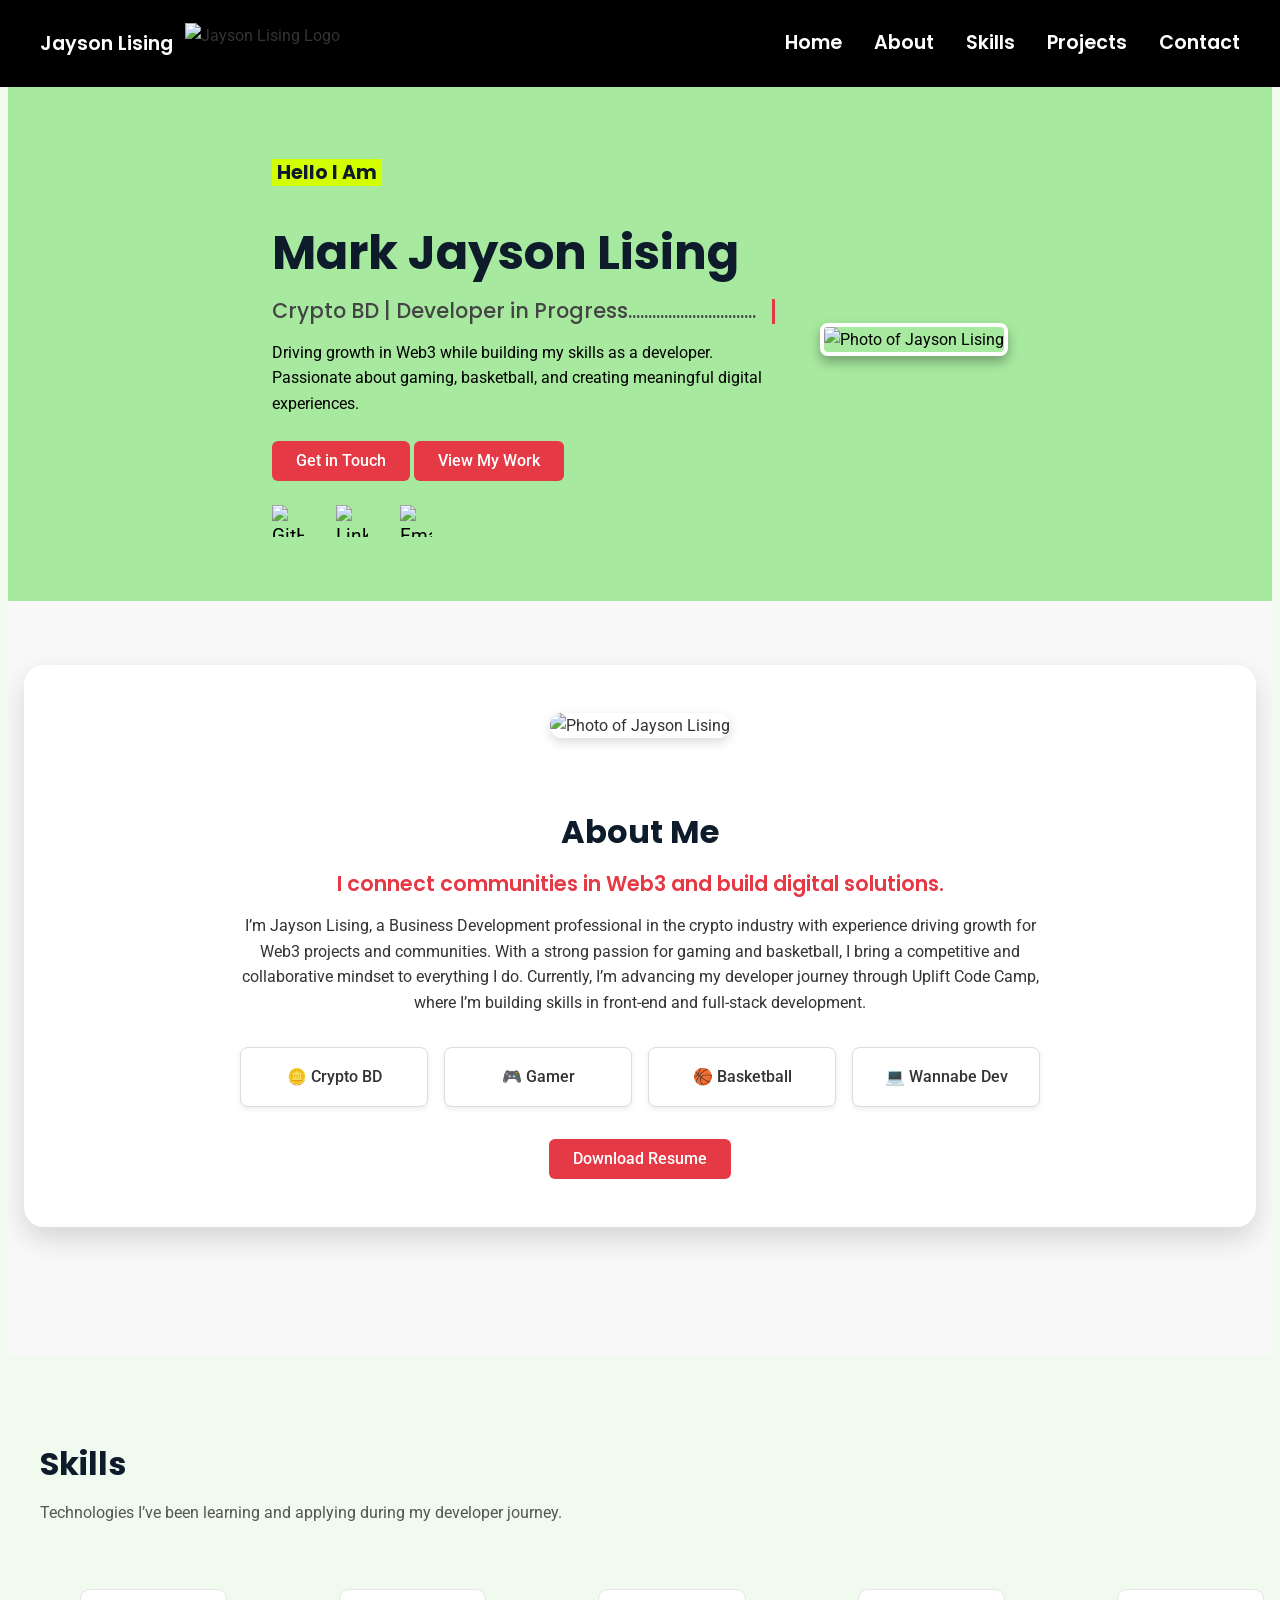
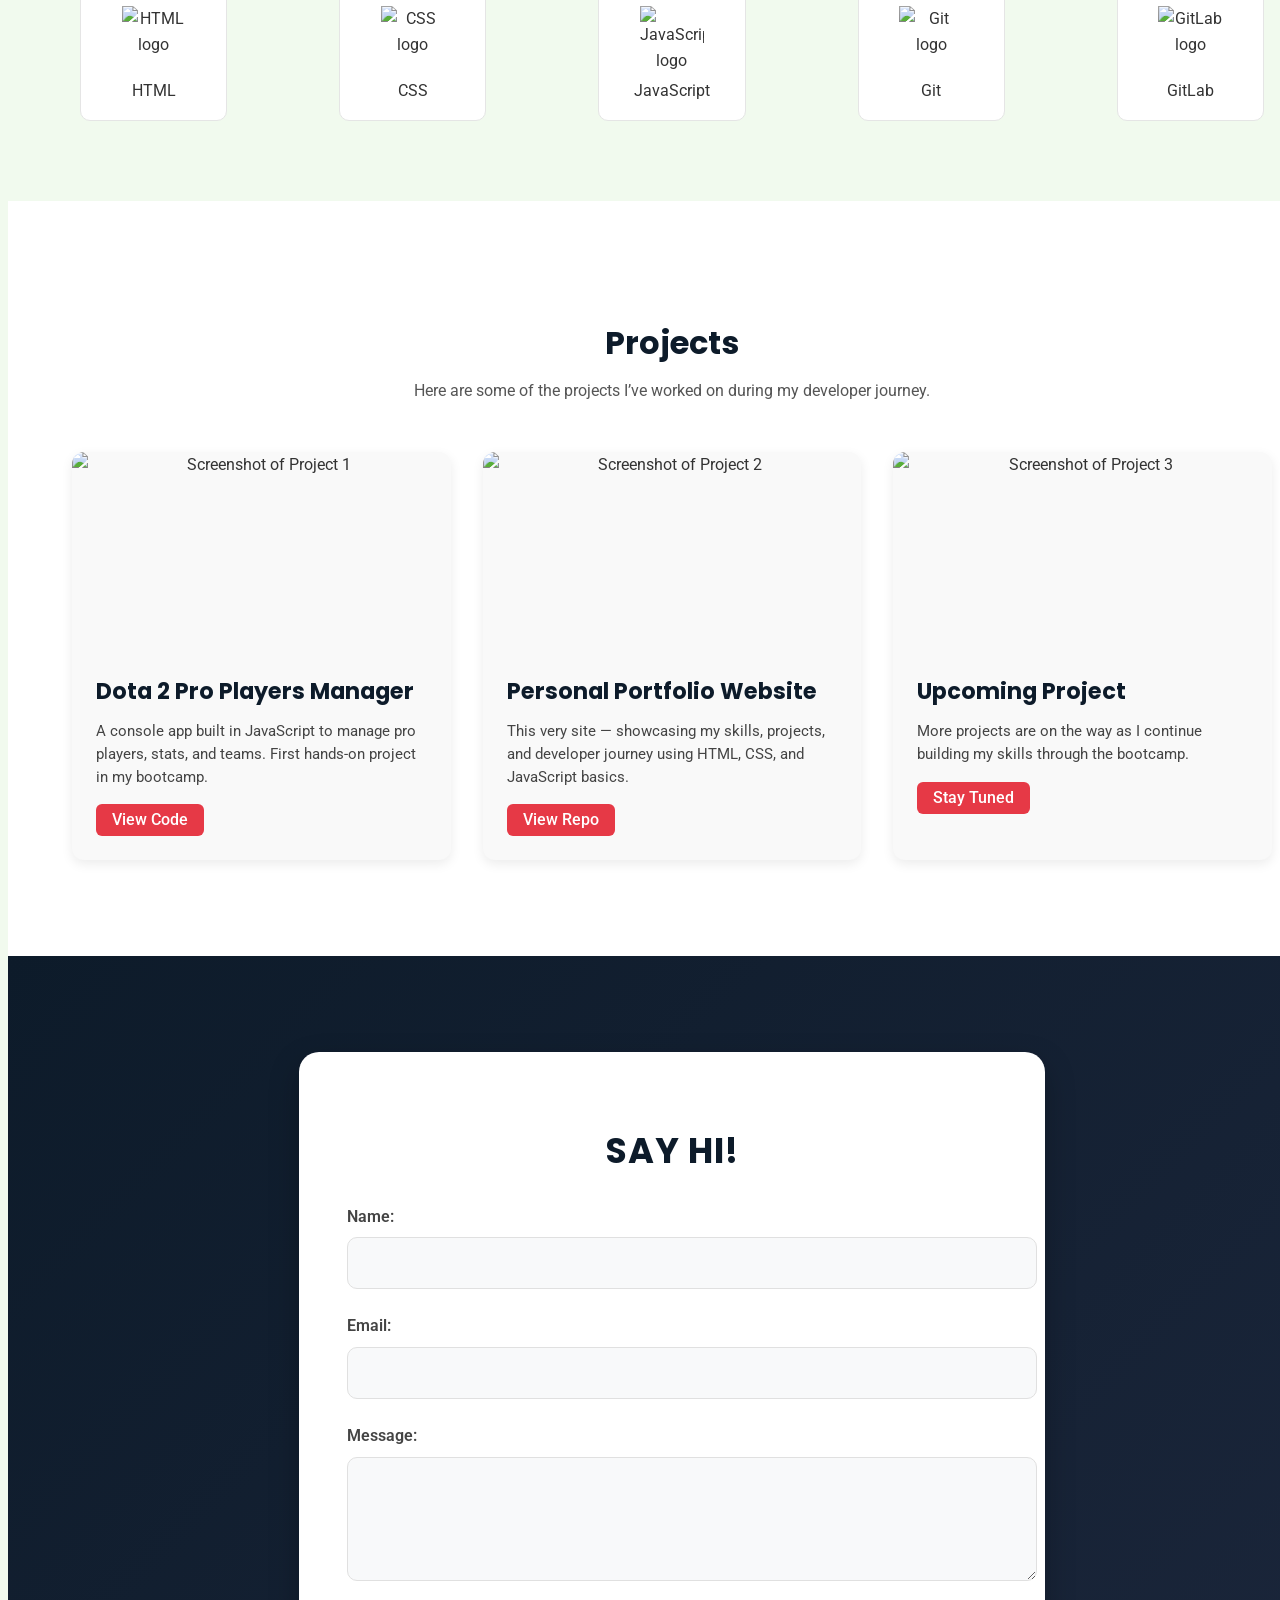
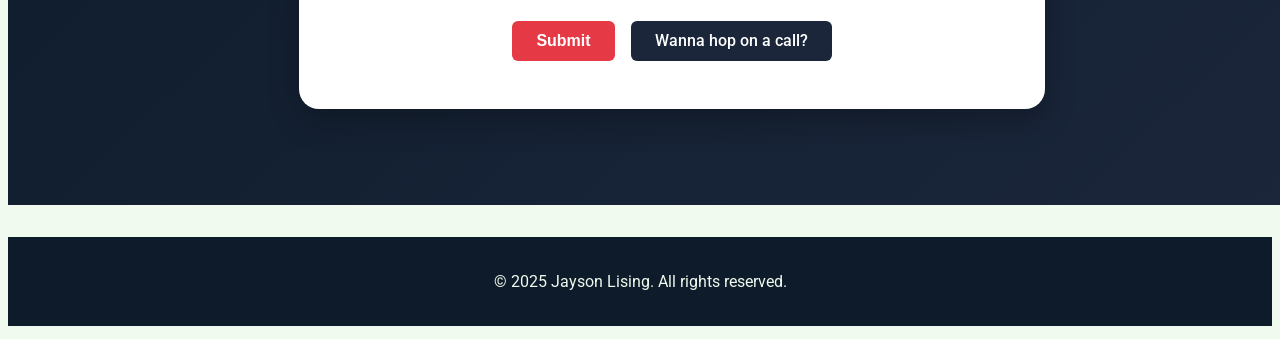
==== index.html @ b39afd7b "Initial commit for Project 2 portfolio" ====
<!DOCTYPE html>
<html lang="en">
<head>
  <meta charset="UTF-8">
  <meta name="viewport" content="width=device-width, initial-scale=1.0">
  <title>Jayson Lising | Portfolio</title>
  <!-- Fonts -->
  <link href="https://fonts.googleapis.com/css2?family=Poppins:wght@400;600&family=Roboto&family=Roboto+Mono&display=swap" rel="stylesheet">
  <!-- CSS -->
  <link rel="stylesheet" href="style.css">
</head>
<body>

  <!-- Header + Navigation -->
 <header>
  <nav>
    <div class="logo">
      <h1>Jayson Lising</h1>
      <img src="D:\UpliftBootcamp\web-dev-portfolio\images\logo2.png" alt="Jayson Lising Logo">
    </div>
    <ul class="nav-links">
      <li><a href="#hero">Home</a></li>
      <li><a href="#about">About</a></li>
      <li><a href="#skills">Skills</a></li>
      <li><a href="#projects">Projects</a></li>
      <li><a href="#contact">Contact</a></li>
    </ul>
  </nav>
</header>

  <!-- Hero Section -->
<section id="hero">
  <div class="hero-container">
    
    <!-- Left Side: Text -->
    <div class="hero-text reveal">
      <h3><span class="highlight">Hello I Am</span></h3>
      <h1>Mark Jayson Lising</h1>
      <h2 class="typing">Crypto BD | Developer in Progress................................</h2>
      <p>
        Driving growth in Web3 while building my skills as a developer.  
        Passionate about gaming, basketball, and creating meaningful digital experiences.
      </p>

      <div class="hero-buttons">
        <a href="#contact" class="btn primary">Get in Touch</a>
        <a href="#projects" class="btn secondary">View My Work</a>
      </div>

      <!-- Social Links -->
      <div class="social-links">
        <a href="https://github.com/mjvlising-hash" target="_blank"><img src="https://images.icon-icons.com/3685/PNG/512/github_logo_icon_229278.png" alt="GitHub"></a>
        <a href="https://www.linkedin.com/in/jayson-lising-ree-0a0471188/" target="_blank"><img src="https://images.vexels.com/media/users/3/137382/isolated/preview/c59b2807ea44f0d70f41ca73c61d281d-linkedin-icon-logo.png" alt="LinkedIn"></a>
        <a href="mailto:mjvlising@gmail.com"><img src="https://upload.wikimedia.org/wikipedia/commons/thumb/7/7e/Gmail_icon_%282020%29.svg/1280px-Gmail_icon_%282020%29.svg.png" alt="Email"></a>
      </div>
    </div>

    <!-- Right Side: Photo -->
    <div class="hero-photo reveal">
      <div class="photo-frame">
        <img src="https://lh3.googleusercontent.com/a/ACg8ocJ2HQ6SRPrgsqkQnqCXLdaxNOFt9Gw-s3EJKTgIvVJLA0ouJb4L=s288-c-no" alt="Photo of Jayson Lising">
      </div>
    </div>

  </div>
</section>


  <!-- About Section -->
<section id="about">
  <div class="section-card">
    <div class="about-container">

      <!-- Left: Photo -->
      <div class="about-photo">
        <img src="D:\UpliftBootcamp\web-dev-portfolio\images\img1.png" alt="Photo of Jayson Lising">
      </div>

      <!-- Right: Text + Quick Facts -->
      <div class="about-text">
        <h2>About Me</h2>
        <h3 class="hook">I connect communities in Web3 and build digital solutions.</h3>
        <p>
          I’m Jayson Lising, a Business Development professional in the crypto industry with experience driving growth for Web3 projects and communities. 
          With a strong passion for gaming and basketball, I bring a competitive and collaborative mindset to everything I do. 
          Currently, I’m advancing my developer journey through Uplift Code Camp, where I’m building skills in front-end and full-stack development.
        </p>

        <!-- Quick Facts -->
        <div class="quick-facts">
          <div class="fact-card">🪙 Crypto BD</div>
          <div class="fact-card">🎮 Gamer</div>
          <div class="fact-card">🏀 Basketball</div>
          <div class="fact-card">💻 Wannabe Dev</div>
        </div>

        <!-- CTA -->
        <div class="btn-wrapper">
          <a href="resume.pdf" class="btn">Download Resume</a>
        </div>
      </div>
      
    </div>
  </div>
</section>

    <!-- Skills Section -->
<section id="skills">
  <div class="skills-container">
    <h2>Skills</h2>
    <p class="section-intro">Technologies I’ve been learning and applying during my developer journey.</p>

    <div class="skills-grid">

      <figure class="skillCard">
        <img src="https://img.favpng.com/20/7/5/html-logo-canvas-element-javascript-png-favpng-9Zr8VThP4aQLbAyUYddQzU2rA.jpg" alt="HTML logo" />
        <figcaption>HTML</figcaption>
      </figure>

      <figure class="skillCard">
        <img src="https://img.icons8.com/?size=512&id=21278&format=png" alt="CSS logo" />
        <figcaption>CSS</figcaption>
      </figure>

      <figure class="skillCard">
        <img src="https://static.vecteezy.com/system/resources/previews/027/127/463/non_2x/javascript-logo-javascript-icon-transparent-free-png.png" alt="JavaScript logo" />
        <figcaption>JavaScript</figcaption>
      </figure>

      <figure class="skillCard">
        <img src="https://upload.wikimedia.org/wikipedia/commons/3/3f/Git_icon.svg" alt="Git logo" />
        <figcaption>Git</figcaption>
      </figure>

      <figure class="skillCard">
        <img src="https://cdn.worldvectorlogo.com/logos/gitlab.svg" alt="GitLab logo" />
        <figcaption>GitLab</figcaption>
      </figure>

    </div>
  </div>
</section>

  </section>


<section id="projects">
  <div class="projects-container">
    <h2>Projects</h2>
    <p class="section-intro">Here are some of the projects I’ve worked on during my developer journey.</p>

    <div class="projects-grid">
      
      <!-- Project 1 -->
      <div class="project-card">
        <img src="https://sm.ign.com/ign_ap/screenshot/default/25498188-1857193687656561-7435215592473182391-n_wnmz.jpg" alt="Screenshot of Project 1">
        <div class="project-info">
          <h3>Dota 2 Pro Players Manager</h3>
          <p>A console app built in JavaScript to manage pro players, stats, and teams. First hands-on project in my bootcamp.</p>
          <a href="https://github.com/mjvlising-hash/dota2-pro-players" target="_blank" class="btn">View Code</a>
        </div>
      </div>

      <!-- Project 2 -->
      <div class="project-card">
        <img src="https://www.leadquizzes.com/images/website-portfolio-for-developer-1.png" alt="Screenshot of Project 2">
        <div class="project-info">
          <h3>Personal Portfolio Website</h3>
          <p>This very site — showcasing my skills, projects, and developer journey using HTML, CSS, and JavaScript basics.</p>
          <a href="https://github.com/mjvlising-hash" target="_blank" class="btn">View Repo</a>
        </div>
      </div>

      <!-- Project 3 (placeholder for future) -->
      <div class="project-card">
        <img src="https://en.meming.world/images/en/1/13/Thumbs_Up_Crying_Cat.jpg" alt="Screenshot of Project 3">
        <div class="project-info">
          <h3>Upcoming Project</h3>
          <p>More projects are on the way as I continue building my skills through the bootcamp.</p>
          <a href="#contact" class="btn">Stay Tuned</a>
        </div>
      </div>

    </div>
  </div>
</section>
 
<section id="contact">
  <div class="contact-container">
    <h2>SAY HI!</h2>

    <form action="https://formspree.io/f/your-form-id" method="POST" class="contact-form">
      <label for="name">Name:</label>
      <input type="text" id="name" name="name" required>

      <label for="email">Email:</label>
      <input type="email" id="email" name="_replyto" required>

      <label for="message">Message:</label>
      <textarea id="message" name="message" rows="5" required></textarea>

      <!-- reCAPTCHA goes here if you want -->
      <!-- <div class="g-recaptcha" data-sitekey="your-site-key"></div> -->

      <div class="btn-group">
        <button type="submit" class="btn">Submit</button>
        <a href="https://calendly.com/your-calendly-link" target="_blank" class="btn secondary-btn">Wanna hop on a call?</a>
      </div>
    </form>
  </div>
</section>

 <!-- Footer -->
  <footer>
    <p>© 2025 Jayson Lising. All rights reserved.</p>
  </footer>
</body>
</html>
---- style.css ----
/* General Layout */
body {
  font-family: 'Roboto', sans-serif;
  background-color: #F1FAEE;
  color: #000;
  line-height: 1.6;
  padding-top: 70px; /* offset for fixed nav */
}

/* Section Styling */
section {
  padding: 4rem 2rem;
  max-width: 1200px;
  margin: 0 auto;
}

h2 {
  font-family: 'Poppins', sans-serif;
  font-size: 2rem;
  margin-bottom: 1.5rem;
  color: #0D1B2A;
}
/* Navigation Bar */

@media (max-width: 768px) {
  nav {
    flex-direction: column;
    gap: 1rem;
  }

  .nav-links {
    flex-wrap: wrap;
    justify-content: center;
    gap: 1rem;
  }
}

/* Hero Section */
@media (max-width: 768px) {
  .hero-container {
    flex-direction: column;
    text-align: center;
  }

  .hero-photo img {
    max-width: 220px;
  }

  .hero-text p {
    margin: 0 auto 1.5rem auto;
  }
}

#hero {
  display: flex;
  justify-content: space-between;
  align-items: center;
  gap: 2rem;
  flex-wrap: wrap; /* stack on small screens */
}

.hero-text {
  flex: 1;
}

.hero-text h2 {
  font-size: 2rem;
  margin-bottom: 1rem;
}

.hero-text p {
  margin-bottom: 1rem;
}

.hero-text .btn {
  display: inline-block;
  background: #E63946;
  color: #fff;
  padding: 0.75rem 1.5rem;
  border-radius: 5px;
  text-decoration: none;
  transition: background 0.3s ease;
}

.hero-text .btn:hover {
  background: #c92f3d;
}

.hero-photo img {
  max-width: 250px;
  border-radius: 10px;
  border: 3px solid #1B263B;
}

/* About Section */
@media (max-width: 768px) {
  .about-container {
    flex-direction: column;
    text-align: center;
  }

  .about-photo img {
    max-width: 200px;
    margin-bottom: 1.5rem;
  }
}

#about p {
  max-width: 800px;
}

#about {
  background: #f9f9f9;   /* keep bg if you like */
  padding: 0;            /* remove padding, let .section-card handle spacing */
}

/* Skills Section */
.skills-grid {
  display: grid;
  grid-template-columns: repeat(auto-fit, minmax(180px, 1fr));
  gap: 2rem;
}

.section-card {
  background: #ffffff;
  border-radius: 20px;
  padding: 2rem;               /* reduce inner padding */
  box-shadow: 0 8px 20px rgba(0,0,0,0.12);
  max-width: 1100px;           /* shrink card width */
  margin: 2rem auto;           /* smaller top/bottom margin */
}

.skill {
  background: #fff;
  padding: 1.5rem;
  border-radius: 10px;
  box-shadow: 0 2px 6px rgba(0,0,0,0.1);
  text-align: center;
}

.skill img {
  width: 60px;
  margin-bottom: 1rem;
}

/* Contact Section */
#contact ul {
  list-style: none;
  padding: 0;
}

#contact ul li {
  margin-bottom: 0.5rem;
}

#contact a {
  color: #1B263B;
  text-decoration: none;
  font-weight: 500;
}

#contact a:hover {
  color: #E63946;
}

.btn.secondary {
  background: #1B263B;
  color: #fff;
  transition: all 0.3s ease;
}

.btn.secondary:hover {
  background: #0D1B2A;
  transform: translateY(-3px); /* lift effect */
  box-shadow: 0 6px 18px rgba(0,0,0,0.4); /* shadow for depth */
}

/* Footer */
footer {
  background: #0D1B2A;
  color: #F1FAEE;
  text-align: center;
  padding: 1rem;
  margin-top: 2rem;
}
/* Skills, grid requirement */
@media (max-width: 480px) {
  .skills-grid {
    gap: 1rem;
  }
}

.skillsGrid {
  display: grid;
  grid-template-columns: repeat(auto-fit, minmax(140px, 1fr));
  gap: 16px;
  margin-top: 16px;
}
.skillCard {
  background: #fff;
  border: 1px solid #e5e5e5;
  border-radius: 10px;
  padding: 16px;
  text-align: center;
}
.skillCard img {
  width: 64px;
  height: 64px;
  object-fit: contain;
  display: block;
  margin: 0 auto 8px auto;
}
.resumeLine { margin-top: 16px; }
.resumeLink { color: #2b7cff; }

/* Header + Navbar */
header {
  background-color: #000000; /* black bar */
  padding: 1rem 2rem;
  position: fixed;
  top: 0;
  left: 0;
  right: 0;
  z-index: 1000;
}

nav {
  display: flex;
  justify-content: space-between;
  align-items: center;
  max-width: 1200px;
  margin: 0 auto;
}

.logo h1 {
  font-family: 'Poppins', sans-serif;
  font-size: 1.2rem;
  font-weight: 600;
  color: #ffffff;
}

/* Make nav links horizontal */
.nav-links {
  list-style: none;
  display: flex;         /* horizontal row */
  flex-direction: row;   /* explicit row layout */
  gap: 2rem;             /* space between links */
  margin: 0;
  padding: 0;
  font-family: 'Poppins', sans-serif;
  font-size: 1.2rem;
  font-weight: 600;
  color: #ffffff;
}

.nav-links li a {
  text-decoration: none;
  color: #ffffff;        /* white text on black bar */
  font-size: 1rem;
  font-weight: 400;
  transition: color 0.3s ease;
  font-family: 'Poppins', sans-serif;
  font-size: 1.2rem;
  font-weight: 600;
  color: #ffffff;
}

.nav-links li a:hover {
  color: #E63946; /* red hover */
  font-family: 'Poppins', sans-serif;
  font-size: 1.2rem;
  font-weight: 600;
  color: #ffffff;
}

/* Hero Section */
#hero {
  background: linear-gradient(135deg, #1B263B, #0D1B2A);
  color: #fff;
  padding: 6rem 2rem;
}

.hero-container {
  display: flex;
  align-items: center;
  justify-content: center;
  gap: 3rem;
  max-width: 1200px;
  margin: 0 auto;
  flex-wrap: wrap; /* stack on mobile */
}

/* Left Side: Photo */
.hero-photo img {
  max-width: 280px;
  border-radius: 50%;
  border: 4px solid #fff;
  box-shadow: 0 6px 12px rgba(0,0,0,0.3);
}

/* Right Side: Text */
.hero-text {
  flex: 1;
  min-width: 280px;
}

.hero-text h1 {
  font-family: 'Poppins', sans-serif;
  font-size: 3rem;
  font-weight: 700;
  margin-bottom: 1rem;
}

.hero-text h2 {
  font-size: 1.5rem;
  margin-bottom: 1rem;
  color: #A8DADC;
}

.hero-text p {
  font-size: 1.1rem;
  margin-bottom: 2rem;
  max-width: 500px;
}

/* Button */
.hero-text .btn {
  display: inline-block;
  background: #E63946;
  color: #fff;
  padding: 0.75rem 1.5rem;
  border-radius: 6px;
  text-decoration: none;
  font-weight: 500;
  transition: background 0.3s ease;
}

.hero-text .btn:hover {
  background: #c92f3d;
}

/* Subtle text animation */
.animate-text {
  animation: slideIn 1.2s ease-out forwards;
  opacity: 0;
}

@keyframes slideIn {
  from {
    transform: translateY(30px);
    opacity: 0;
  }
  to {
    transform: translateY(0);
    opacity: 1;
  }
}
/* Hero Section */
#hero {
  background: #a7e99f; /* clean white like example */
  color: #000;
  padding: 6rem 2rem;
}

.hero-container {
  display: flex;
  align-items: center;
  justify-content: space-between;
  gap: 3rem;
  max-width: 1200px;
  margin: 0 auto;
  flex-wrap: wrap; /* stacks on mobile */
}

/* Text Area */
.hero-text h3 {
  font-size: 1.2rem;
  margin-bottom: 0.5rem;
}

.hero-text .highlight {
  background: #d4ff00; /* neon highlight effect */
  padding: 0 5px;
  font-weight: bold;
}

.hero-text h1 {
  font-family: 'Poppins', sans-serif;
  font-size: 3rem;
  font-weight: 700;
  margin-bottom: 0.5rem;
}

.hero-text h2 {
  font-size: 1.3rem;
  font-weight: 500;
  margin-bottom: 1rem;
  color: #444;
}

.hero-text p {
  font-size: 1rem;
  margin-bottom: 1.5rem;
  max-width: 500px;
  line-height: 1.6;
}

/* Button */
.hero-text .btn {
  display: inline-block;
  background: #E63946;
  color: #fff;
  padding: 0.75rem 1.5rem;
  border-radius: 6px;
  text-decoration: none;
  font-weight: 500;
  transition: background 0.3s ease;
}

.hero-text .btn:hover {
  background: #c92f3d;
}

/* Social Links */
.social-links {
  margin-top: 1.5rem;
}

.social-links p {
  font-weight: 500;
  margin-bottom: 0.5rem;
}

.social-links a {
  margin-right: 1rem;
  font-size: 1.2rem;
  color: #000;
  text-decoration: none;
  transition: color 0.3s;
}

.social-links a:hover {
  color: #E63946;
}

/* Right Side: Photo */
.hero-photo img {
  max-width: 350px;
  border-radius: 8px; /* rectangular like Zannah */
}
/* About Section */
#about {
  background: #f9f9f9;
  padding: 6rem 2rem;
}

.about-container {
  display: flex;
  align-items: center;
  justify-content: space-between;
  max-width: 1200px;
  margin: 0 auto;
  gap: 3rem;
  flex-wrap: wrap; /* stack on mobile */
}

.about-photo img {
  max-width: 300px;
  border-radius: 12px;
  box-shadow: 0 4px 12px rgba(0,0,0,0.15);
}

.about-text {
  flex: 1;
  min-width: 280px;
}

.about-text h2 {
  font-size: 2rem;
  margin-bottom: 1rem;
  color: #0D1B2A;
}

.about-text .hook {
  font-size: 1.3rem;
  font-weight: 600;
  margin-bottom: 1rem;
  color: #E63946; /* accent for impact */
}

.about-text p {
  margin-bottom: 2rem;
  line-height: 1.6;
  color: #333;
}

/* Quick Facts */
.quick-facts {
  display: flex;
  gap: 1rem;
  flex-wrap: wrap;
  margin-bottom: 2rem;
}

.fact-card {
  background: #fff;
  border: 1px solid #ddd;
  padding: 1rem 1.5rem;
  border-radius: 8px;
  box-shadow: 0 2px 6px rgba(0,0,0,0.08);
  font-weight: 500;
  flex: 1;
  min-width: 120px;
  text-align: center;
}

/* CTA Button */
.about-text .btn {
  display: inline-block;
  background: #E63946;
  color: #fff;
  padding: 0.75rem 1.5rem;
  border-radius: 6px;
  text-decoration: none;
  font-weight: 500;
  transition: background 0.3s ease;
}

.about-text .btn:hover {
  background: #c92f3d;
}

.btn-wrapper {
  display: flex;
  justify-content: center;
}

/* Projects Section */
@media (max-width: 768px) {
  .projects-grid {
    grid-template-columns: 1fr; /* 1 column on mobile */
  }

  .project-card img {
    height: auto;
    max-height: 200px;
    object-fit: cover;
  }
}

#projects {
  background: #fff;
  padding: 6rem 2rem;
}

.projects-container {
  max-width: 1200px;
  margin: 0 auto;
  text-align: center;
}

#projects h2 {
  font-size: 2rem;
  margin-bottom: 1rem;
  color: #0D1B2A;
}

.section-intro {
  margin-bottom: 3rem;
  color: #555;
}

/* Grid Layout */
.projects-grid {
  display: grid;
  grid-template-columns: repeat(auto-fit, minmax(320px, 1fr));
  gap: 2rem;
}

/* Project Card */
.project-card {
  background: #f9f9f9;
  border-radius: 12px;
  overflow: hidden;
  box-shadow: 0 4px 12px rgba(0,0,0,0.08);
  transition: transform 0.3s ease;
}

.project-card:hover {
  transform: translateY(-6px);
}

.project-card img {
  width: 100%;
  height: 180px;
  object-fit: cover;
}

.project-info {
  padding: 1.5rem;
  text-align: left;
}

.project-info h3 {
  margin-bottom: 0.5rem;
  color: #0D1B2A;
}

.project-info p {
  margin-bottom: 1rem;
  color: #444;
  font-size: 0.95rem;
  line-height: 1.5;
}

/* Reuse button styling */
.project-info .btn {
  background: #E63946;
  color: #fff;
  padding: 0.5rem 1rem;
  border-radius: 6px;
  text-decoration: none;
  font-weight: 500;
  transition: background 0.3s ease;
}

.project-info .btn:hover {
  background: #c92f3d;
}
/* Contact Section */
@media (max-width: 600px) {
  .contact-container {
    padding: 2rem 1rem;
  }

  .btn-group {
    flex-direction: column;
    gap: 0.75rem;
  }
}

#contact {
  background: linear-gradient(135deg, #0D1B2A, #1B263B);
  padding: 6rem 2rem;
  display: flex;
  justify-content: center;
  align-items: center;
}

.contact-container {
  max-width: 650px;
  width: 100%;
  background: #ffffff;
  padding: 3rem;
  border-radius: 20px;
  box-shadow: 0 12px 30px rgba(0,0,0,0.25);
  animation: fadeIn 1s ease-out;
}

#contact h2 {
  text-align: center;
  margin-bottom: 2rem;
  font-size: 2.2rem;
  font-weight: 700;
  color: #0D1B2A;
  letter-spacing: 1px;
}

/* Form Styles */
.contact-form {
  display: flex;
  flex-direction: column;
}

.contact-form label {
  margin-bottom: 0.5rem;
  font-weight: 600;
  color: #444;
}

.contact-form input,
.contact-form textarea {
  width: 100%;
  padding: 1rem 1.2rem;
  margin-bottom: 1.5rem;
  border: 1px solid #e0e0e0;
  border-radius: 10px;
  font-size: 1rem;
  background: #f8f9fa;
  transition: all 0.3s ease;
}

.contact-form input:focus,
.contact-form textarea:focus {
  border-color: #E63946;
  outline: none;
  background: #fff;
  box-shadow: 0 0 10px rgba(230, 57, 70, 0.25);
}

/* Button Group */
.btn-group {
  display: flex;
  gap: 1rem;
  justify-content: center;
  flex-wrap: wrap;
  margin-top: 1rem;
}

.btn {
  padding: 1rem 2rem;
  border-radius: 12px;
  font-size: 1rem;
  font-weight: 600;
  text-decoration: none;
  cursor: pointer;
  transition: all 0.3s ease;
  border: none;
}

.btn:first-of-type {
  background: #E63946;
  color: #fff;
}

.btn:first-of-type:hover {
  background: #c92f3d;
  transform: translateY(-3px);
  box-shadow: 0 6px 18px rgba(233, 62, 72, 0.4);
}

.secondary-btn {
  background: #ffffff;
  color: #fff;
}

.secondary-btn:hover {
  background: #ffffff;
  transform: translateY(-3px);
  box-shadow: 0 6px 18px rgba(0,0,0,0.4);
}

/* Animation */
@keyframes fadeIn {
  from { opacity: 0; transform: translateY(20px); }
  to { opacity: 1; transform: translateY(0); }
}
.logo {
  display: flex;
  align-items: center;
  gap: 0.75rem; /* space between name + logo */
}

.logo h1 {
  font-family: 'Poppins', sans-serif;
  font-size: 1.2rem;
  font-weight: 600;
  color: #ffffff;
}

.logo img {
  height: 40px;   /* adjust size */
  width: auto;
}
/* Global font setup */
body {
  font-family: 'Roboto', sans-serif;
  color: #333;
  line-height: 1.6;
}

/* Headings */
h1, h2, h3, h4, h5, h6 {
  font-family: 'Poppins', sans-serif;
  font-weight: 700;
  color: #0D1B2A;
  margin-bottom: 1rem;
  line-height: 1.2;
}

/* Specific sizes */
h1 {
  font-size: 2.5rem;
}

h2 {
  font-size: 2rem;
}

h3 {
  font-size: 1.4rem;
}

.section-intro {
  font-size: 1rem;
  font-weight: 400;
  color: #555;
}
.section-card {
  background: #ffffff;
  border-radius: 20px;
  padding: 3rem 2rem;
  box-shadow: 0 12px 30px rgba(0,0,0,0.15);
  max-width: 1200px;
  margin: 0 auto 4rem auto; /* center + spacing */
  transition: transform 0.3s ease, box-shadow 0.3s ease;
}

.section-card:hover {
  transform: translateY(-6px);
  box-shadow: 0 18px 40px rgba(0,0,0,0.25);
}
/* Typing effect */
.typing {
  overflow: hidden;          /* hide text until revealed */
  white-space: nowrap;       /* keep text in one line */
  border-right: 3px solid #E63946; /* blinking cursor */
  width: 0;                  /* start hidden */
  animation: typing 3.5s steps(30, end) forwards,
             blink 0.75s step-end infinite;
  font-size: 1.3rem;
  font-weight: 500;
  margin-bottom: 1rem;
  color: #A8DADC;            /* matches your accent */
}

@keyframes typing {
  from { width: 0; }
  to { width: 100%; }
}

@keyframes blink {
  50% { border-color: transparent; }
}
/* Social Links */
.social-links {
  margin-top: 1.5rem;
  display: flex;
  gap: 1rem; /* spacing between icons */
  align-items: center;
}

.social-links img {
  width: 32px;   /* set consistent size */
  height: 32px;  /* keeps them square */
  object-fit: contain;
  transition: transform 0.2s ease, opacity 0.2s ease;
}

.social-links img:hover {
  transform: scale(1.2);
  opacity: 0.8;
}

.btn {
  display: inline-block;
  background: #E63946;
  color: #fff !important;   /* force white text */
  padding: 0.75rem 1.5rem;
  border-radius: 6px;
  text-decoration: none;
  font-weight: 600;
  font-size: 1rem;
  text-align: center;
  border: none;
  cursor: pointer;
  transition: background 0.3s ease, transform 0.2s ease;
  line-height: 1;           /* normalize height */
  appearance: none;         /* reset browser default styles */
}

.btn:hover {
  background: #c92f3d;
  transform: translateY(-2px);
}

/* Secondary button variation */
.btn.secondary-btn {
  background: #1B263B;
}

.btn.secondary-btn:hover {
  background: #0D1B2A;
}
/* Make all sections fluid */
section {
  width: 100%;       /* always fit screen */
  max-width: 100%;   /* prevent overflow */
  overflow-x: hidden; /* hide accidental horizontal scroll */
}

/* Hero fix */
#hero {
  width: 100%;
  padding: 4rem 1rem;   /* reduce padding on mobile */
  box-sizing: border-box;
}

/* About fix */
#about {
  width: 100%;
  padding: 4rem 1rem;
  box-sizing: border-box;
}

.about-container {
  flex-direction: column; /* stack on mobile */
  text-align: center;
}
img {
  max-width: 100%;
  height: auto;
  display: block;
}
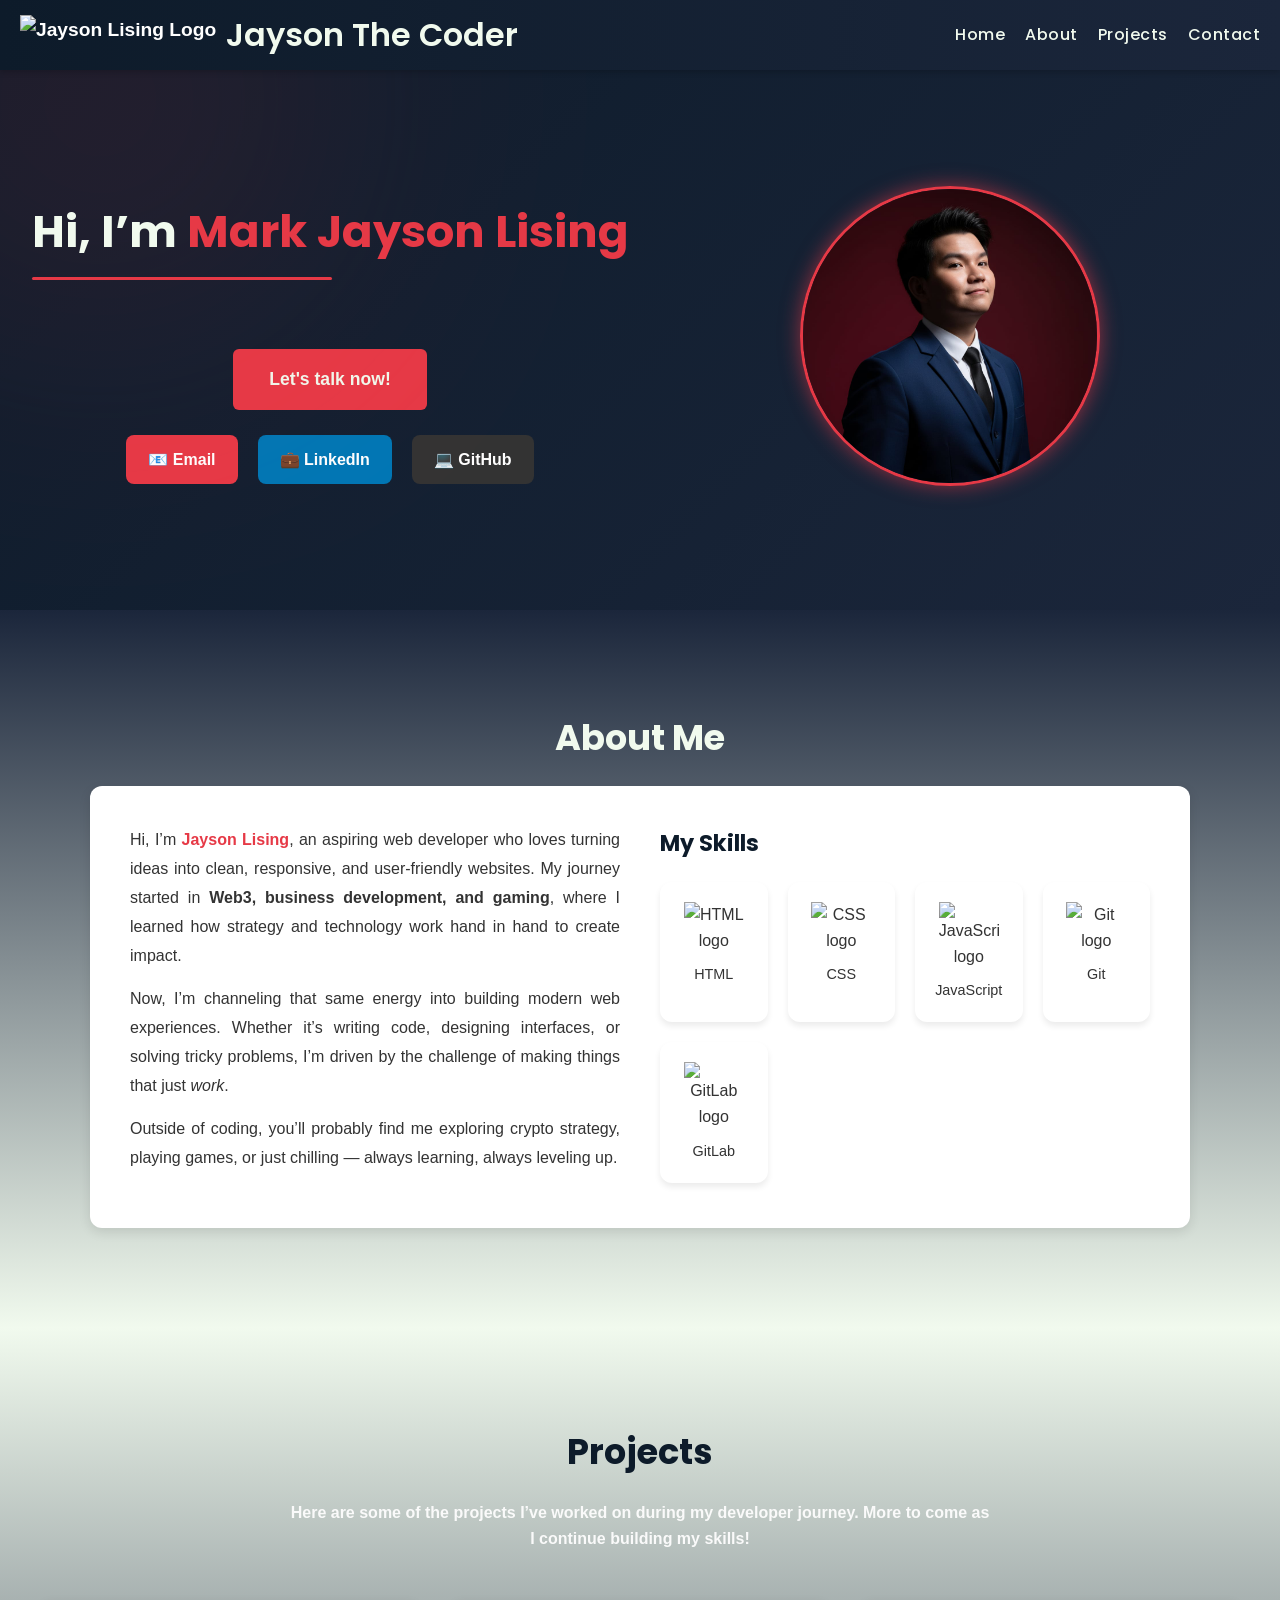
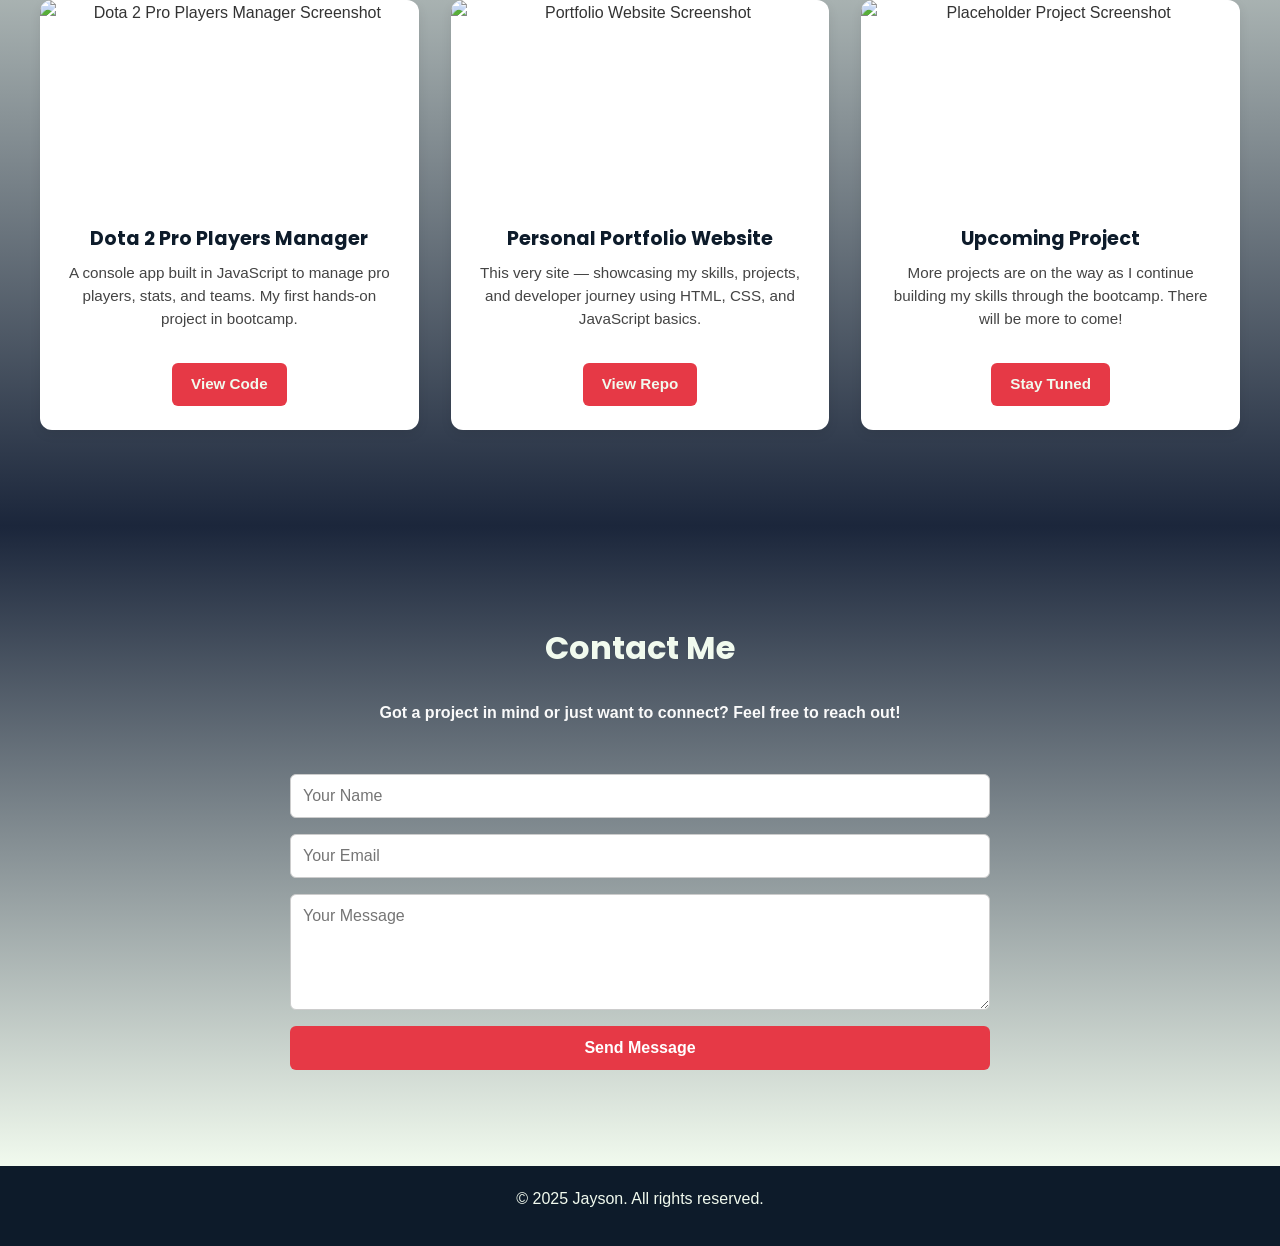
==== commit 61900c41: "Rename index2.html to index.html for Netlify" ====
--- a/index.html
+++ b/index.html
@@ -3,167 +3,137 @@
 <head>
   <meta charset="UTF-8">
   <meta name="viewport" content="width=device-width, initial-scale=1.0">
-  <title>Jayson Lising | Portfolio</title>
-  <!-- Fonts -->
-  <link href="https://fonts.googleapis.com/css2?family=Poppins:wght@400;600&family=Roboto&family=Roboto+Mono&display=swap" rel="stylesheet">
-  <!-- CSS -->
-  <link rel="stylesheet" href="style.css">
+  <title>Jayson | Portfolio</title>
+  <link rel="stylesheet" href="style2.css">
+  <link href="https://fonts.googleapis.com/css2?family=Poppins:wght@400;600;700&family=Roboto:wght@400;500&family=Roboto+Mono:wght@400&display=swap" rel="stylesheet">
+
 </head>
 <body>
+  
+  <!-- ===== NAVBAR ===== -->
+<nav class="navbar">
+  <div class="logo">
+    <img src="images/logo2.png" alt="Jayson Lising Logo">
+    <h1>Jayson The Coder</h1>
+  </div>
 
-  <!-- Header + Navigation -->
- <header>
-  <nav>
-    <div class="logo">
-      <h1>Jayson Lising</h1>
-      <img src="D:\UpliftBootcamp\web-dev-portfolio\images\logo2.png" alt="Jayson Lising Logo">
-    </div>
-    <ul class="nav-links">
-      <li><a href="#hero">Home</a></li>
-      <li><a href="#about">About</a></li>
-      <li><a href="#skills">Skills</a></li>
-      <li><a href="#projects">Projects</a></li>
-      <li><a href="#contact">Contact</a></li>
-    </ul>
-  </nav>
-</header>
+  <ul class="nav-links" id="nav-links">
+    <li><a href="#home">Home</a></li>
+    <li><a href="#about">About</a></li>
+    <li><a href="#projects">Projects</a></li>
+    <li><a href="#contact">Contact</a></li>
+  </ul>
 
-  <!-- Hero Section -->
-<section id="hero">
-  <div class="hero-container">
-    
-    <!-- Left Side: Text -->
-    <div class="hero-text reveal">
-      <h3><span class="highlight">Hello I Am</span></h3>
-      <h1>Mark Jayson Lising</h1>
-      <h2 class="typing">Crypto BD | Developer in Progress................................</h2>
-      <p>
-        Driving growth in Web3 while building my skills as a developer.  
-        Passionate about gaming, basketball, and creating meaningful digital experiences.
-      </p>
+  <div class="hamburger" id="hamburger">☰</div>
+</nav>
 
-      <div class="hero-buttons">
-        <a href="#contact" class="btn primary">Get in Touch</a>
-        <a href="#projects" class="btn secondary">View My Work</a>
-      </div>
 
-      <!-- Social Links -->
-      <div class="social-links">
-        <a href="https://github.com/mjvlising-hash" target="_blank"><img src="https://images.icon-icons.com/3685/PNG/512/github_logo_icon_229278.png" alt="GitHub"></a>
-        <a href="https://www.linkedin.com/in/jayson-lising-ree-0a0471188/" target="_blank"><img src="https://images.vexels.com/media/users/3/137382/isolated/preview/c59b2807ea44f0d70f41ca73c61d281d-linkedin-icon-logo.png" alt="LinkedIn"></a>
-        <a href="mailto:mjvlising@gmail.com"><img src="https://upload.wikimedia.org/wikipedia/commons/thumb/7/7e/Gmail_icon_%282020%29.svg/1280px-Gmail_icon_%282020%29.svg.png" alt="Email"></a>
-      </div>
-    </div>
-
-    <!-- Right Side: Photo -->
-    <div class="hero-photo reveal">
-      <div class="photo-frame">
-        <img src="https://lh3.googleusercontent.com/a/ACg8ocJ2HQ6SRPrgsqkQnqCXLdaxNOFt9Gw-s3EJKTgIvVJLA0ouJb4L=s288-c-no" alt="Photo of Jayson Lising">
-      </div>
+  <!-- ===== HERO / HOME ===== -->
+  <header class="hero" id="home">
+  <div class="hero-left">
+    <h1>Hi, I’m <span class="highlight">Mark Jayson Lising</span></h1>
+    <h2 class="typewriter">Aspiring Web Developer | Web3 BD & Strategy | Gamer........</h2>
+    <a href="https://calendly.com/jaysonlising/30min" class="btn" target="_blank" rel="noopener noreferrer">Let's talk now!</a>
+    <div class="hero-socials">
+      <a href="mailto:mjvlising@gmail.com" class="social-btn email" target="_blank" rel="noopener noreferrer">📧 Email</a>
+      <a href="https://www.linkedin.com/in/jayson-lising-ree-0a0471188" class="social-btn linkedin" target="_blank" rel="noopener noreferrer">💼 LinkedIn</a>
+      <a href="https://github.com/mjvlising-hash" class="social-btn github" target="_blank" rel="noopener noreferrer">💻 GitHub</a>
     </div>
 
   </div>
+  <div class="hero-right">
+    <img src="images/img2.jpg" alt="Jayson Portrait">
+  </div>
+</header>
+
+
+  <!-- ===== ABOUT ===== -->
+  <section id="about" class="about">
+   <h2>About Me</h2>
+
+
+  <div class="about-container">
+    <div class="about-text">
+      <p>
+      Hi, I’m <span class="highlight">Jayson Lising</span>, an aspiring web developer who loves turning ideas into clean, responsive, and user-friendly websites. 
+      My journey started in <strong>Web3, business development, and gaming</strong>, where I learned how strategy and technology work hand in hand to create impact.
+      </p>
+      <p>
+      Now, I’m channeling that same energy into building modern web experiences. Whether it’s writing code, designing interfaces, or solving tricky problems, I’m driven by the challenge of making things that just <em>work</em>.
+      </p>
+      <p>
+      Outside of coding, you’ll probably find me exploring crypto strategy, playing games, or just chilling — always learning, always leveling up.
+      </p>
+
+    </div>
+
+    <div class="about-skills">
+  <h3>My Skills</h3>
+  <div class="skills-grid">
+
+    <figure class="skillCard">
+      <div class="skillInner">
+        <img src="https://cdn3d.iconscout.com/3d/free/thumb/free-html-3d-logo-png-download-3640299.png" alt="HTML logo" />
+        <figcaption>HTML</figcaption>
+      </div>
+    </figure>
+
+    <figure class="skillCard">
+      <div class="skillInner">
+        <img src="https://img.icons8.com/?size=512&id=21278&format=png" alt="CSS logo" />
+        <figcaption>CSS</figcaption>
+      </div>
+    </figure>
+
+    <figure class="skillCard">
+      <div class="skillInner">
+        <img src="https://static.vecteezy.com/system/resources/previews/027/127/463/non_2x/javascript-logo-javascript-icon-transparent-free-png.png" alt="JavaScript logo" />
+        <figcaption>JavaScript</figcaption>
+      </div>
+    </figure>
+
+    <figure class="skillCard">
+      <div class="skillInner">
+        <img src="https://upload.wikimedia.org/wikipedia/commons/3/3f/Git_icon.svg" alt="Git logo" />
+        <figcaption>Git</figcaption>
+      </div>
+    </figure>
+
+    <figure class="skillCard">
+      <div class="skillInner">
+        <img src="https://cdn.worldvectorlogo.com/logos/gitlab.svg" alt="GitLab logo" />
+        <figcaption>GitLab</figcaption>
+      </div>
+    </figure>
+
+  </div>
+</div>
+
 </section>
 
-
-  <!-- About Section -->
-<section id="about">
-  <div class="section-card">
-    <div class="about-container">
-
-      <!-- Left: Photo -->
-      <div class="about-photo">
-        <img src="D:\UpliftBootcamp\web-dev-portfolio\images\img1.png" alt="Photo of Jayson Lising">
-      </div>
-
-      <!-- Right: Text + Quick Facts -->
-      <div class="about-text">
-        <h2>About Me</h2>
-        <h3 class="hook">I connect communities in Web3 and build digital solutions.</h3>
-        <p>
-          I’m Jayson Lising, a Business Development professional in the crypto industry with experience driving growth for Web3 projects and communities. 
-          With a strong passion for gaming and basketball, I bring a competitive and collaborative mindset to everything I do. 
-          Currently, I’m advancing my developer journey through Uplift Code Camp, where I’m building skills in front-end and full-stack development.
-        </p>
-
-        <!-- Quick Facts -->
-        <div class="quick-facts">
-          <div class="fact-card">🪙 Crypto BD</div>
-          <div class="fact-card">🎮 Gamer</div>
-          <div class="fact-card">🏀 Basketball</div>
-          <div class="fact-card">💻 Wannabe Dev</div>
-        </div>
-
-        <!-- CTA -->
-        <div class="btn-wrapper">
-          <a href="resume.pdf" class="btn">Download Resume</a>
-        </div>
-      </div>
-      
-    </div>
-  </div>
-</section>
-
-    <!-- Skills Section -->
-<section id="skills">
-  <div class="skills-container">
-    <h2>Skills</h2>
-    <p class="section-intro">Technologies I’ve been learning and applying during my developer journey.</p>
-
-    <div class="skills-grid">
-
-      <figure class="skillCard">
-        <img src="https://img.favpng.com/20/7/5/html-logo-canvas-element-javascript-png-favpng-9Zr8VThP4aQLbAyUYddQzU2rA.jpg" alt="HTML logo" />
-        <figcaption>HTML</figcaption>
-      </figure>
-
-      <figure class="skillCard">
-        <img src="https://img.icons8.com/?size=512&id=21278&format=png" alt="CSS logo" />
-        <figcaption>CSS</figcaption>
-      </figure>
-
-      <figure class="skillCard">
-        <img src="https://static.vecteezy.com/system/resources/previews/027/127/463/non_2x/javascript-logo-javascript-icon-transparent-free-png.png" alt="JavaScript logo" />
-        <figcaption>JavaScript</figcaption>
-      </figure>
-
-      <figure class="skillCard">
-        <img src="https://upload.wikimedia.org/wikipedia/commons/3/3f/Git_icon.svg" alt="Git logo" />
-        <figcaption>Git</figcaption>
-      </figure>
-
-      <figure class="skillCard">
-        <img src="https://cdn.worldvectorlogo.com/logos/gitlab.svg" alt="GitLab logo" />
-        <figcaption>GitLab</figcaption>
-      </figure>
-
-    </div>
-  </div>
-</section>
-
-  </section>
-
-
-<section id="projects">
+  <!-- ===== PROJECTS ===== -->
+  <section id="projects" class="projects">
   <div class="projects-container">
     <h2>Projects</h2>
-    <p class="section-intro">Here are some of the projects I’ve worked on during my developer journey.</p>
+    <p class="section-intro">
+      Here are some of the projects I’ve worked on during my developer journey. More to come as I continue building my skills!
+    </p>
 
     <div class="projects-grid">
       
       <!-- Project 1 -->
       <div class="project-card">
-        <img src="https://sm.ign.com/ign_ap/screenshot/default/25498188-1857193687656561-7435215592473182391-n_wnmz.jpg" alt="Screenshot of Project 1">
+        <img src="https://sm.ign.com/ign_ap/screenshot/default/25498188-1857193687656561-7435215592473182391-n_wnmz.jpg" alt="Dota 2 Pro Players Manager Screenshot">
         <div class="project-info">
           <h3>Dota 2 Pro Players Manager</h3>
-          <p>A console app built in JavaScript to manage pro players, stats, and teams. First hands-on project in my bootcamp.</p>
-          <a href="https://github.com/mjvlising-hash/dota2-pro-players" target="_blank" class="btn">View Code</a>
+          <p>A console app built in JavaScript to manage pro players, stats, and teams. My first hands-on project in bootcamp.</p>
+          <a href="https://gitlab.com/uplift-code-camp/students/batch-27/jayson/projects/-/tree/p1-js-console-app?ref_type=heads" target="_blank" class="btn">View Code</a>
         </div>
       </div>
 
       <!-- Project 2 -->
       <div class="project-card">
-        <img src="https://www.leadquizzes.com/images/website-portfolio-for-developer-1.png" alt="Screenshot of Project 2">
+        <img src="https://www.leadquizzes.com/images/website-portfolio-for-developer-1.png" alt="Portfolio Website Screenshot">
         <div class="project-info">
           <h3>Personal Portfolio Website</h3>
           <p>This very site — showcasing my skills, projects, and developer journey using HTML, CSS, and JavaScript basics.</p>
@@ -171,12 +141,12 @@
         </div>
       </div>
 
-      <!-- Project 3 (placeholder for future) -->
+      <!-- Project 3 -->
       <div class="project-card">
-        <img src="https://en.meming.world/images/en/1/13/Thumbs_Up_Crying_Cat.jpg" alt="Screenshot of Project 3">
+        <img src="https://en.meming.world/images/en/1/13/Thumbs_Up_Crying_Cat.jpg" alt="Placeholder Project Screenshot">
         <div class="project-info">
           <h3>Upcoming Project</h3>
-          <p>More projects are on the way as I continue building my skills through the bootcamp.</p>
+          <p>More projects are on the way as I continue building my skills through the bootcamp. There will be more to come!</p>
           <a href="#contact" class="btn">Stay Tuned</a>
         </div>
       </div>
@@ -184,35 +154,28 @@
     </div>
   </div>
 </section>
- 
-<section id="contact">
+
+  <!-- ===== CONTACT ===== -->
+ <section id="contact" class="contact">
+  <h2>Contact Me</h2>
   <div class="contact-container">
-    <h2>SAY HI!</h2>
-
-    <form action="https://formspree.io/f/your-form-id" method="POST" class="contact-form">
-      <label for="name">Name:</label>
-      <input type="text" id="name" name="name" required>
-
-      <label for="email">Email:</label>
-      <input type="email" id="email" name="_replyto" required>
-
-      <label for="message">Message:</label>
-      <textarea id="message" name="message" rows="5" required></textarea>
-
-      <!-- reCAPTCHA goes here if you want -->
-      <!-- <div class="g-recaptcha" data-sitekey="your-site-key"></div> -->
-
-      <div class="btn-group">
-        <button type="submit" class="btn">Submit</button>
-        <a href="https://calendly.com/your-calendly-link" target="_blank" class="btn secondary-btn">Wanna hop on a call?</a>
-      </div>
+    <p class="section-intro">
+      Got a project in mind or just want to connect? Feel free to reach out!
+    </p>
+    <form class="contact-form">
+      <input type="text" name="name" placeholder="Your Name" required>
+      <input type="email" name="email" placeholder="Your Email" required>
+      <textarea name="message" rows="5" placeholder="Your Message" required></textarea>
+      <button type="submit" class="btn">Send Message</button>
     </form>
   </div>
 </section>
 
- <!-- Footer -->
+  <!-- ===== FOOTER ===== -->
   <footer>
-    <p>© 2025 Jayson Lising. All rights reserved.</p>
+    <p>© 2025 Jayson. All rights reserved.</p>
   </footer>
+
+  <script src="script.js"></script>
 </body>
 </html>
--- a/style2.css
+++ b/style2.css
@@ -0,0 +1,1020 @@
+/* ===== RESET & GLOBAL ===== */
+
+:root {
+  --color-primary: #0D1B2A;   /* Deep Navy */
+  --color-secondary: #1B263B; /* Dark Slate Blue */
+  --color-accent: #E63946;    /* Vibrant Red */
+  --color-light: #F1FAEE;     /* Off White */
+  --color-mid: #A8DADC;       /* Soft Cyan */
+  --text-primary: #000000;    /* Black */
+  --text-secondary: #333333;  /* Dark Gray */
+}
+body {
+  font-family: 'Roboto', sans-serif;
+  color: var(--text-primary);
+  background: var(--color-light);
+}
+
+h1, h2, h3 {
+  font-family: 'Poppins', sans-serif;
+  color: var(--color-primary);
+}
+
+code, pre {
+  font-family: 'Roboto Mono', monospace;
+}
+
+* {
+  margin: 0;
+  padding: 0;
+  box-sizing: border-box;
+}
+
+body {
+  font-family: Arial, sans-serif;
+  line-height: 1.6;
+  color: #333;
+  background: #f9f9f9;
+}
+
+h1, h2, h3 {
+  margin-bottom: 15px;
+  color: #222;
+}
+
+p {
+  margin-bottom: 15px;
+  max-width: 700px;
+}
+
+/* ===== NAVBAR ===== */
+
+/* Navbar base */
+.navbar {
+  display: flex;
+  justify-content: space-between;
+  align-items: center;
+  padding: 15px 20px;
+  background: var(--color-primary);
+  color: var(--color-light);
+}
+
+/* Logo section */
+.logo {
+  display: flex;
+  align-items: center;   /* vertically center items */
+  gap: 10px;
+}
+
+.logo img {
+  height: 40px;          /* match text height visually */
+  width: auto;
+  display: block;
+}
+
+.logo h1 {
+  font-size: 2rem;
+  font-weight: 600;
+  color: var(--color-light);
+  font-family: 'Poppins', sans-serif;
+  line-height: 1;        /* prevent extra spacing */
+  margin: 0;             /* remove default h1 margin */
+}
+
+.navbar {
+  display: flex;
+  justify-content: space-between;
+  align-items: center;
+  padding: 15px 20px;
+  background: linear-gradient(90deg, var(--color-primary), var(--color-secondary));
+  color: white;
+  position: sticky;
+  top: 0;
+  z-index: 1000;
+  box-shadow: 0 2px 6px rgba(0,0,0,0.2);
+}
+
+.navbar .logo {
+  font-size: 1.2rem;
+  font-weight: bold;
+}
+
+.nav-links a {
+  text-decoration: none;
+  color: var(--color-light);
+  font-family: 'Poppins', sans-serif;
+  font-weight: 500;
+  letter-spacing: 0.5px;
+  position: relative; /* for hover underline */
+  transition: color 0.3s ease;
+}
+
+.nav-links a:hover {
+  color: var(--color-accent); /* red accent */
+}
+
+/* Fancy underline effect */
+.nav-links a::after {
+  content: '';
+  position: absolute;
+  left: 0;
+  bottom: -4px;
+  width: 0%;
+  height: 2px;
+  background: var(--color-accent);
+  transition: width 0.3s ease;
+}
+
+.nav-links a:hover::after {
+  width: 100%;
+}
+
+
+.hamburger {
+  display: none;
+  font-size: 1.5rem;
+  cursor: pointer;
+}
+/* Desktop default */
+.nav-links {
+  list-style: none;
+  display: flex;
+  gap: 20px;
+}
+/* Desktop Projects (default) */
+.projects-grid {
+  display: grid;
+  grid-template-columns: repeat(auto-fit, minmax(320px, 1fr));
+  gap: 2rem;
+}
+
+.project-card {
+  background: #f9f9f9;
+  border-radius: 12px;
+  overflow: hidden;
+  box-shadow: 0 4px 12px rgba(0,0,0,0.08);
+  display: flex;
+  flex-direction: column;
+}
+
+.project-card img {
+  width: 100%;
+  height: 200px;       /* <-- force crop on desktop */
+  object-fit: cover;
+  display: block;
+}
+
+/* Mobile override */
+@media (max-width: 768px) {
+  .nav-links {
+    position: absolute;
+    top: 60px;
+    right: 0;
+    background: #004d80;
+    flex-direction: column;
+    width: 200px;
+    padding: 20px;
+    transform: translateX(100%);   /* start hidden */
+    opacity: 0;
+    pointer-events: none;          /* disable clicks when hidden */
+    transition: transform 0.3s ease, opacity 0.3s ease;
+  }
+
+  .nav-links.active {
+    transform: translateX(0);      /* slide in */
+    opacity: 1;
+    pointer-events: auto;
+  }
+
+  .hamburger {
+    display: block;
+  }
+}
+
+/* ===== HERO ===== */
+.hero {
+  display: flex;
+  align-items: center;
+  justify-content: space-between;
+  padding: 40px 20px;            /* reduced padding */
+  background: linear-gradient(135deg, var(--color-primary) 0%, var(--color-secondary) 100%);
+  color: var(--color-light);
+  min-height: 60vh;              /* was 70vh, now tighter */
+}
+
+@media (max-width: 768px) {
+  .hero {
+    flex-direction: column;
+    text-align: center;
+    padding: 30px 20px;          /* less space on mobile */
+    min-height: auto;            /* let content define height */
+  }
+}
+
+/* Hero Social Links */
+.hero-socials {
+  margin-top: 25px;
+  display: flex;
+  justify-content: center;  /* center in hero section */
+  gap: 20px;
+  flex-wrap: wrap;          /* responsive on mobile */
+}
+
+.social-btn {
+  display: inline-block;
+  padding: 12px 22px;
+  border-radius: 8px;
+  font-weight: 600;
+  font-size: 1rem;
+  text-decoration: none;
+  color: #fff;
+  transition: background 0.3s ease, transform 0.2s ease, box-shadow 0.3s ease;
+}
+
+/* Email button */
+.social-btn.email {
+  background: var(--color-accent); /* red */
+}
+.social-btn.email:hover {
+  background: #c92f3d;
+  transform: translateY(-3px);
+  box-shadow: 0 6px 12px rgba(230,57,70,0.4);
+}
+
+/* LinkedIn button */
+.social-btn.linkedin {
+  background: #0077b5;
+}
+.social-btn.linkedin:hover {
+  background: #0091d9;
+  transform: translateY(-3px);
+  box-shadow: 0 6px 12px rgba(0,119,181,0.4);
+}
+
+/* GitHub button */
+.social-btn.github {
+  background: #333;
+}
+.social-btn.github:hover {
+  background: #555;
+  transform: translateY(-3px);
+  box-shadow: 0 6px 12px rgba(0,0,0,0.3);
+}
+
+.hero::before {
+  content: '';
+  position: absolute;
+  top: -100px;
+  left: -100px;
+  width: 400px;
+  height: 400px;
+  background: var(--color-accent);
+  border-radius: 50%;
+  filter: blur(150px);
+  opacity: 0.2;
+  z-index: 0;
+}
+
+.hero-left {
+  flex: 1;
+  display: flex;
+  flex-direction: column;
+  align-items: center; /* center everything inside hero-left */
+  text-align: center;
+}
+
+
+.hero-left .btn {
+  padding: 16px 36px;        /* bigger size */
+  font-size: 1.1rem;         /* larger text */
+  align-self: center;        /* center the button horizontally */
+  margin-top: 15px;
+}
+
+.hero-left h1 {
+  font-size: 2.8rem;
+  margin-bottom: 30px;
+  font-family: 'Poppins', sans-serif;
+  color: var(--color-light);   /* <-- force white text */
+  position: relative;
+  display: inline-block;
+}
+.hero-left h1::after {
+  content: '';
+  display: block;
+  width: 100%;                /* responsive instead of fixed px */
+  max-width: 300px;           /* cap it so it doesn't stretch too far */
+  height: 3px;
+  background: var(--color-accent);
+  margin-top: 10px;
+  border-radius: 2px;
+}
+
+.hero-left .highlight {
+  color: var(--color-accent);  /* keep "Jayson" in red */
+}
+
+/* Typewriter effect */
+.hero-left h2.typewriter {
+  font-size: 1.4rem;
+  font-weight: 500;
+  font-family: 'Roboto Mono', monospace;
+  color: var(--color-mid);
+  white-space: normal;
+  overflow: visible;
+  border-right: none;
+  margin-bottom: 24px;
+}
+
+/* optional blinking cursor after typing */
+.typewriter.cursor::after {
+  content: "|";
+  margin-left: 2px;
+  animation: blink 0.8s step-end infinite;
+  color: var(--color-accent);
+}
+
+@keyframes blink { 50% { opacity: 0; } }
+
+
+.hero-left .highlight {
+  color: var(--color-accent);
+}
+
+.hero-left p {
+  font-size: 1.2rem;
+  margin-bottom: 30px;
+  font-family: 'Roboto', sans-serif;
+}
+
+.hero-left .btn {
+  display: inline-block;
+  padding: 12px 24px;
+  background: var(--color-accent);
+  color: var(--color-light);
+  font-weight: bold;
+  border-radius: 6px;
+  text-decoration: none;
+  transition: background 0.3s ease, transform 0.2s ease;\ animation: pulse 2s infinite;
+}
+
+@keyframes pulse {
+  0% { box-shadow: 0 0 0 0 rgba(230, 57, 70, 0.6); }
+  70% { box-shadow: 0 0 0 10px rgba(230, 57, 70, 0); }
+  100% { box-shadow: 0 0 0 0 rgba(230, 57, 70, 0); }
+}
+
+.hero-left .btn:hover {
+  background: var(--color-mid);
+  transform: scale(1.05);
+  color: var(--color-dark);
+}
+
+.hero-right {
+  flex: 1;
+  text-align: center;
+}
+
+.hero-right img {
+  max-width: 300px;           /* smaller default */
+  border-radius: 50%;
+  border: 3px solid var(--color-accent);
+  box-shadow: 0 0 20px rgba(230, 57, 70, 0.6);
+}
+@media (max-width: 768px) {
+  .hero {
+    flex-direction: column;
+    text-align: center;
+    padding: 40px 20px;
+  }
+
+  .hero-left h1 {
+    font-size: 2rem;
+  }
+
+  .hero-left h2.typewriter {
+    font-size: 1rem;
+    line-height: 1.4;
+  }
+
+  .hero-right img {
+    max-width: 180px;         /* fits mobile nicely */
+    margin-top: 20px;
+  }
+}
+/* ===== SECTIONS ===== */
+.about {
+  color: var(--text-secondary);
+  background: linear-gradient(360deg, var(--color-light) 0%, #1B263B 100%);
+  padding: 100px 20px;
+}
+
+
+.about h2 {
+  text-align: center;
+  font-size: 2.2rem;
+  margin-bottom: 20px;
+  color: var(--color-light);
+  position: relative;
+  display: block; /* full width */
+  width: fit-content; /* optional if you still want the underline to only match the text */
+  margin-left: auto;
+  margin-right: auto;
+}
+
+
+/* Paragraphs */
+.about-text p {
+  font-size: 1rem;
+  line-height: 1.8;
+  margin-bottom: 15px;
+  text-align: justify;
+  text-justify: inter-word;
+}
+
+.about h2::after {
+  content: '';
+  position: absolute;
+  left: 0;
+  bottom: -8px;
+  width: 100%;
+  height: 4px;
+  background: var(--color-accent);
+  transform: scaleX(0);
+  transform-origin: left;
+  transition: transform 0.4s ease;
+}
+
+.about h2:hover::after {
+  transform: scaleX(1);
+}
+
+@keyframes fadeUp {
+  from {
+    opacity: 0;
+    transform: translateY(30px);
+  }
+  to {
+    opacity: 1;
+    transform: translateY(0);
+  }
+}
+
+ .skillCard {
+  background: #fff;
+  border-radius: 12px;
+  padding: 20px;
+  text-align: center;
+  transition: transform 0.3s ease, box-shadow 0.3s ease;
+  box-shadow: 0 4px 6px rgba(0,0,0,0.08);
+  opacity: 0;
+  animation: fadeUp 0.6s ease forwards;
+}
+
+
+.skillCard:nth-child(1) { animation-delay: 0.1s; }
+.skillCard:nth-child(2) { animation-delay: 0.2s; }
+.skillCard:nth-child(3) { animation-delay: 0.3s; }
+.skillCard:nth-child(4) { animation-delay: 0.4s; }
+.skillCard:nth-child(5) { animation-delay: 0.5s; }
+
+.skillCard:nth-child(1):hover { background: #e44d26; color: white; } /* HTML */
+.skillCard:nth-child(2):hover { background: #2965f1; color: white; } /* CSS */
+.skillCard:nth-child(3):hover { background: #f0db4f; color: #222; } /* JS */
+.skillCard:nth-child(4):hover { background: #e09874; color: white; } /* Git */
+.skillCard:nth-child(5):hover { background: #fc6d26; color: white; } /* GitLab */
+
+.about-container {
+  display: flex;
+  align-items: flex-start;
+  justify-content: space-between;
+  gap: 40px;
+  max-width: 1100px;
+  margin: 0 auto;
+  background: #fff;
+  padding: 40px;
+  border-radius: 12px;
+  box-shadow: 0 4px 12px rgba(0,0,0,0.1);
+}
+
+.about-text {
+  flex: 1;
+  font-size: 1.1rem;
+  line-height: 1.8;
+}
+
+.about-text .highlight {
+  color: var(--color-accent);
+  font-weight: 600;
+}
+
+.about-skills {
+  flex: 1;
+}
+
+.about-skills h3 {
+  margin-bottom: 20px;
+  font-size: 1.4rem;
+  color: var(--color-primary);
+}
+
+.skills-grid {
+  display: grid;
+  grid-template-columns: repeat(auto-fit, minmax(100px, 1fr));
+  gap: 20px;
+}
+
+.skill {
+  background: var(--color-mid);
+  border-radius: 8px;
+  padding: 15px;
+  text-align: center;
+  transition: transform 0.3s ease;
+}
+
+.skill:hover {
+  transform: translateY(-5px);
+}
+
+.skill img {
+  height: 40px;
+  margin-bottom: 10px;
+}
+
+.skill span {
+  font-weight: 500;
+  font-size: 0.9rem;
+}
+
+.skillCard img {
+  max-width: 60px;
+  margin-bottom: 10px;
+  margin: 0 auto 10px;
+  display: block;
+  object-fit: contain; /* keeps aspect ratio */
+}
+
+.skillCard:hover {
+  transform: translateY(-8px) scale(1.05);
+  box-shadow: 0 8px 18px rgba(0,0,0,0.15);
+}
+
+.skillCard:nth-child(1) .skillInner { animation-delay: 0.1s; }
+.skillCard:nth-child(2) .skillInner { animation-delay: 0.2s; }
+.skillCard:nth-child(3) .skillInner { animation-delay: 0.3s; }
+.skillCard:nth-child(4) .skillInner { animation-delay: 0.4s; }
+.skillCard:nth-child(5) .skillInner { animation-delay: 0.5s; }
+
+@keyframes fadeUp {
+  from { opacity: 0; transform: translateY(30px); }
+  to   { opacity: 1; transform: translateY(0); }
+}
+.skillInner {
+  opacity: 0;
+  animation: fadeUp 0.6s ease forwards;
+}
+
+.skillCard figcaption {
+  font-weight: 500;
+  font-size: 0.9rem;
+  margin-top: 5px;
+}
+
+/* Mobile */
+@media (max-width: 768px) {
+  .about-container {
+    flex-direction: column;
+    text-align: center;
+    padding: 20px;
+  }
+
+  .skills-grid {
+    grid-template-columns: repeat(2, 1fr);
+  }
+}
+
+@media (max-width: 768px) {
+  .about-container {
+    flex-direction: column;
+    align-items: center;
+    text-align: center;
+    padding: 20px;
+  }
+
+  .about-text {
+    max-width: 90%;
+    margin-bottom: 25px;
+  }
+
+  .about-text p {
+    font-size: 0.95rem;
+    line-height: 1.6;
+    text-align: left;   /* neat paragraphs */
+    font-weight: bold;
+  }
+
+  .about-skills {
+    width: 100%;
+  }
+
+  .skills-grid {
+    display: grid;
+    grid-template-columns: repeat(auto-fit, minmax(120px, 1fr));
+    justify-items: center;   /* center the cards */
+    gap: 15px;
+    width: 100%;
+  }
+
+.skillCard {
+  background: #fff;
+  border-radius: 12px;
+  padding: 20px;
+  text-align: center;
+  transition: transform 0.3s ease, box-shadow 0.3s ease;
+  box-shadow: 0 4px 6px rgba(0,0,0,0.08);
+  cursor: pointer;
+}
+
+.skillCard:hover {
+  transform: translateY(-8px) scale(1.05);
+  box-shadow: 0 8px 18px rgba(0,0,0,0.15);
+}
+
+.skillCard img {
+  max-width: 60px;
+  margin: 0 auto 10px;
+  display: block;
+  object-fit: contain;
+}
+
+.skillCard figcaption {
+  font-weight: 500;
+  font-size: 0.9rem;
+  margin-top: 5px;
+}
+
+/* Mobile adjustments */
+@media (max-width: 768px) {
+  .skillCard {
+    padding: 15px;
+  }
+
+  .skillCard img {
+    max-width: 50px;
+  }
+
+  .skillCard figcaption {
+    font-size: 0.85rem;
+  }
+}
+}
+/* About me Ending */
+
+/* ===== PROJECTS ===== */
+/* ===== PROJECTS FIX ===== */
+.projects {
+  background: linear-gradient(360deg, #1B263B 0%, var(--color-light) 100%);
+  padding: 6rem 2rem;
+}
+
+.projects h2 {
+  text-align: center;
+  font-size: 2.2rem;
+  margin-bottom: 20px;
+  color: var(--color-light);
+  position: relative;
+  display: inline-block;
+}
+
+/* underline hover effect */
+.about h2::after,
+.projects h2::after {
+  content: '';
+  position: absolute;
+  left: 0;
+  bottom: -8px;
+  width: 100%;
+  height: 4px;
+  background: var(--color-accent);
+  transform: scaleX(0);
+  transform-origin: left;
+  transition: transform 0.4s ease;
+}
+
+.about h2:hover::after,
+.projects h2:hover::after {
+  transform: scaleX(1);
+}
+.projects-container {
+  max-width: 1200px;
+  margin: 0 auto;
+  text-align: center;
+}
+
+.projects h2 {
+  font-size: 2rem;
+  margin-bottom: 1rem;
+  color: #0D1B2A;
+  text-align: center;
+  font-size: 2.2rem;
+  margin-bottom: 20px;
+  position: relative;
+  display: inline-block;
+}
+
+.section-intro {
+  margin-bottom: 2rem;
+  color: #555;
+  line-height: 1.6;
+  text-align: center;   /* centers the text */
+  max-width: 700px;     /* keeps it from being too wide */
+  margin-left: auto;
+  margin-right: auto;
+}
+
+
+/* Grid layout */
+.projects-grid {
+  display: grid;
+  grid-template-columns: repeat(auto-fit, minmax(320px, 1fr));
+  gap: 2rem;
+}
+
+/* Card */
+.project-card {
+  background: #fff;
+  border-radius: 12px;
+  overflow: hidden;
+  box-shadow: 0 4px 12px rgba(0,0,0,0.08);
+  transition: transform 0.3s ease, box-shadow 0.3s ease;
+}
+
+.project-card:hover {
+  transform: translateY(-8px) scale(1.02);
+  box-shadow: 0 10px 20px rgba(0,0,0,0.15);
+}
+
+/* Give images a subtle zoom on hover */
+.project-card img {
+  transition: transform 0.4s ease;
+}
+
+.project-card:hover img {
+  transform: scale(1.05);
+}
+
+
+/* Image */
+.project-card img {
+  width: 100%;
+  height: 200px;
+  object-fit: cover;
+  display: block;
+}
+
+/* Info section */
+.project-info {
+  padding: 1.5rem;
+  text-align: left;
+}
+
+.project-info h3 {
+  margin-bottom: 0.5rem;
+  color: #0D1B2A;
+  font-size: 1.2rem;
+}
+
+.project-info p {
+  margin-bottom: 1rem;
+  color: #444;
+  font-size: 0.95rem;
+  line-height: 1.5;
+}
+
+/* ===== PROJECT BUTTON ALIGNMENT ===== */
+.project-info {
+  display: flex;
+  flex-direction: column;
+  justify-content: space-between;
+}
+
+.project-info .btn {
+  margin-top: auto;           /* pushes to bottom */
+  align-self: flex-start;     /* left align on desktop */
+}
+
+/* On mobile: center buttons */
+@media (max-width: 768px) {
+  .project-info .btn {
+    align-self: center;
+  }
+}
+
+
+/* ===== PROJECT BUTTONS ===== */
+
+/* PROJECT ENDING */
+
+/* ===== CONTACT ===== */
+.contact {
+  background: linear-gradient(180deg, #1B263B 0%, var(--color-light) 100%);
+  padding: 6rem 2rem;
+}
+
+.contact-container {
+  max-width: 700px;
+  margin: 0 auto;
+  text-align: center;
+}
+
+.contact h2 {
+  font-size: 2rem;
+  margin-bottom: 1rem;
+  color: var(--color-light);
+  position: relative;
+  display: block;
+  width: fit-content;
+  margin-left: auto;
+  margin-right: auto;
+}
+
+.contact h2::after {
+  content: '';
+  display: block;
+  height: 3px;
+  width: 60%;
+  background: var(--color-accent);
+  margin: 8px auto 0;
+  transform: scaleX(0);
+  transition: transform 0.3s ease;
+}
+
+.contact h2:hover::after {
+  transform: scaleX(1);
+}
+
+.section-intro {
+  margin-bottom: 3rem;
+  color: #fafafa;
+  line-height: 1.6;
+  text-align: center;   /* ✅ center the text */
+  max-width: 700px;     /* ✅ optional: limit width */
+  margin-left: auto;    /* ✅ centers it in the section */
+  margin-right: auto;   /* ✅ centers it in the section */
+  font-weight: bolder;
+}
+
+
+.contact-form {
+  display: flex;
+  flex-direction: column;
+  gap: 1rem;
+}
+
+.contact-form input,
+.contact-form textarea {
+  width: 100%;
+  padding: 12px;
+  border: 1px solid #ccc;
+  border-radius: 6px;
+  font-size: 1rem;
+  font-family: inherit;
+}
+
+.contact-form input:focus,
+.contact-form textarea:focus {
+  outline: none;
+  border-color: var(--color-accent);
+  box-shadow: 0 0 5px rgba(230, 57, 70, 0.4);
+}
+
+.contact-form .btn {
+  background: var(--color-accent);
+  color: #fff;
+  font-size: 1rem;
+  padding: 0.8rem 1.5rem;
+  border: none;
+  border-radius: 6px;
+  cursor: pointer;
+  transition: background 0.3s ease, transform 0.2s ease;
+}
+
+.contact-form .btn:hover {
+  background: #c92f3d;
+  transform: scale(1.05);
+}
+
+/* ===== FOOTER ===== */
+footer {
+  display: flex;
+  justify-content: center;
+  gap: 20px;
+  padding: 20px;
+  background: var(--color-primary);
+  color: var(--color-light);
+}
+
+/* ===== RESPONSIVE ===== */
+@media (max-width: 768px) {
+  .nav-links {
+    position: absolute;
+    top: 60px;
+    right: 0;
+    background: #004d80;
+    flex-direction: column;
+    width: 200px;
+    display: none;
+    padding: 20px;
+  }
+
+  .nav-links.active {
+    display: flex;
+  }
+
+  .hamburger {
+    display: block;
+  }
+}
+
+/* ===== GLOBAL BUTTON STYLE ===== */
+.btn {
+  display: inline-block;
+  background: var(--color-accent);
+  color: #fff;
+  padding: 0.6rem 1.2rem;
+  border-radius: 6px;
+  text-decoration: none;
+  font-weight: 600;
+  font-size: 0.95rem;
+  transition: background 0.3s ease, transform 0.2s ease;
+}
+
+.btn:hover {
+  background: #c92f3d;
+  transform: scale(1.05);
+}
+
+/* Hero-specific button tweak (optional, only for size) */
+.hero-left .btn {
+  padding: 16px 36px;
+  font-size: 1.1rem;
+  margin-top: 15px;
+}
+
+/* ===== PROJECT BUTTON ALIGNMENT ===== */
+.project-info {
+  display: flex;
+  flex-direction: column;
+  justify-content: space-between;
+  align-items: center; /* center everything inside */
+  text-align: center;  /* center text */
+}
+
+.project-info .btn {
+  margin-top: 1rem;
+  align-self: center; /* force center */
+}
+
+/* On mobile: center buttons */
+@media (max-width: 768px) {
+  .project-info .btn {
+    align-self: center;
+  }
+}
+
+.project-info .btn,
+.project-card .btn {
+  background: var(--color-accent) !important;
+  color: #fff !important;
+}
+/* Ensure project buttons use the desired colors on all devices */
+.project-info .btn,
+.project-card .btn {
+  background: var(--color-accent) !important;
+  color: #fff !important;
+}
+.projects .project-info .btn {
+  background: var(--color-accent) !important;
+  color: var(--color-light) !important;
+  border: none;
+}
+
+.projects .project-info .btn:hover {
+  background: #c92f3d !important;
+  color: var(--color-light) !important;
+}
+background: var(--color-accent, #E63946);
+color: var(--color-light, #F1FAEE);
+.projects .project-info .btn,
+.projects-grid .project-info .btn {
+  background: var(--color-accent, #E63946) !important;
+  color: var(--color-light, #F1FAEE) !important;
+  border: none;
+  box-shadow: none;
+}
+
+.projects .project-info .btn:hover,
+.projects-grid .project-info .btn:hover {
+  background: #c92f3d !important;
+  color: var(--color-light, #F1FAEE) !important;
+}
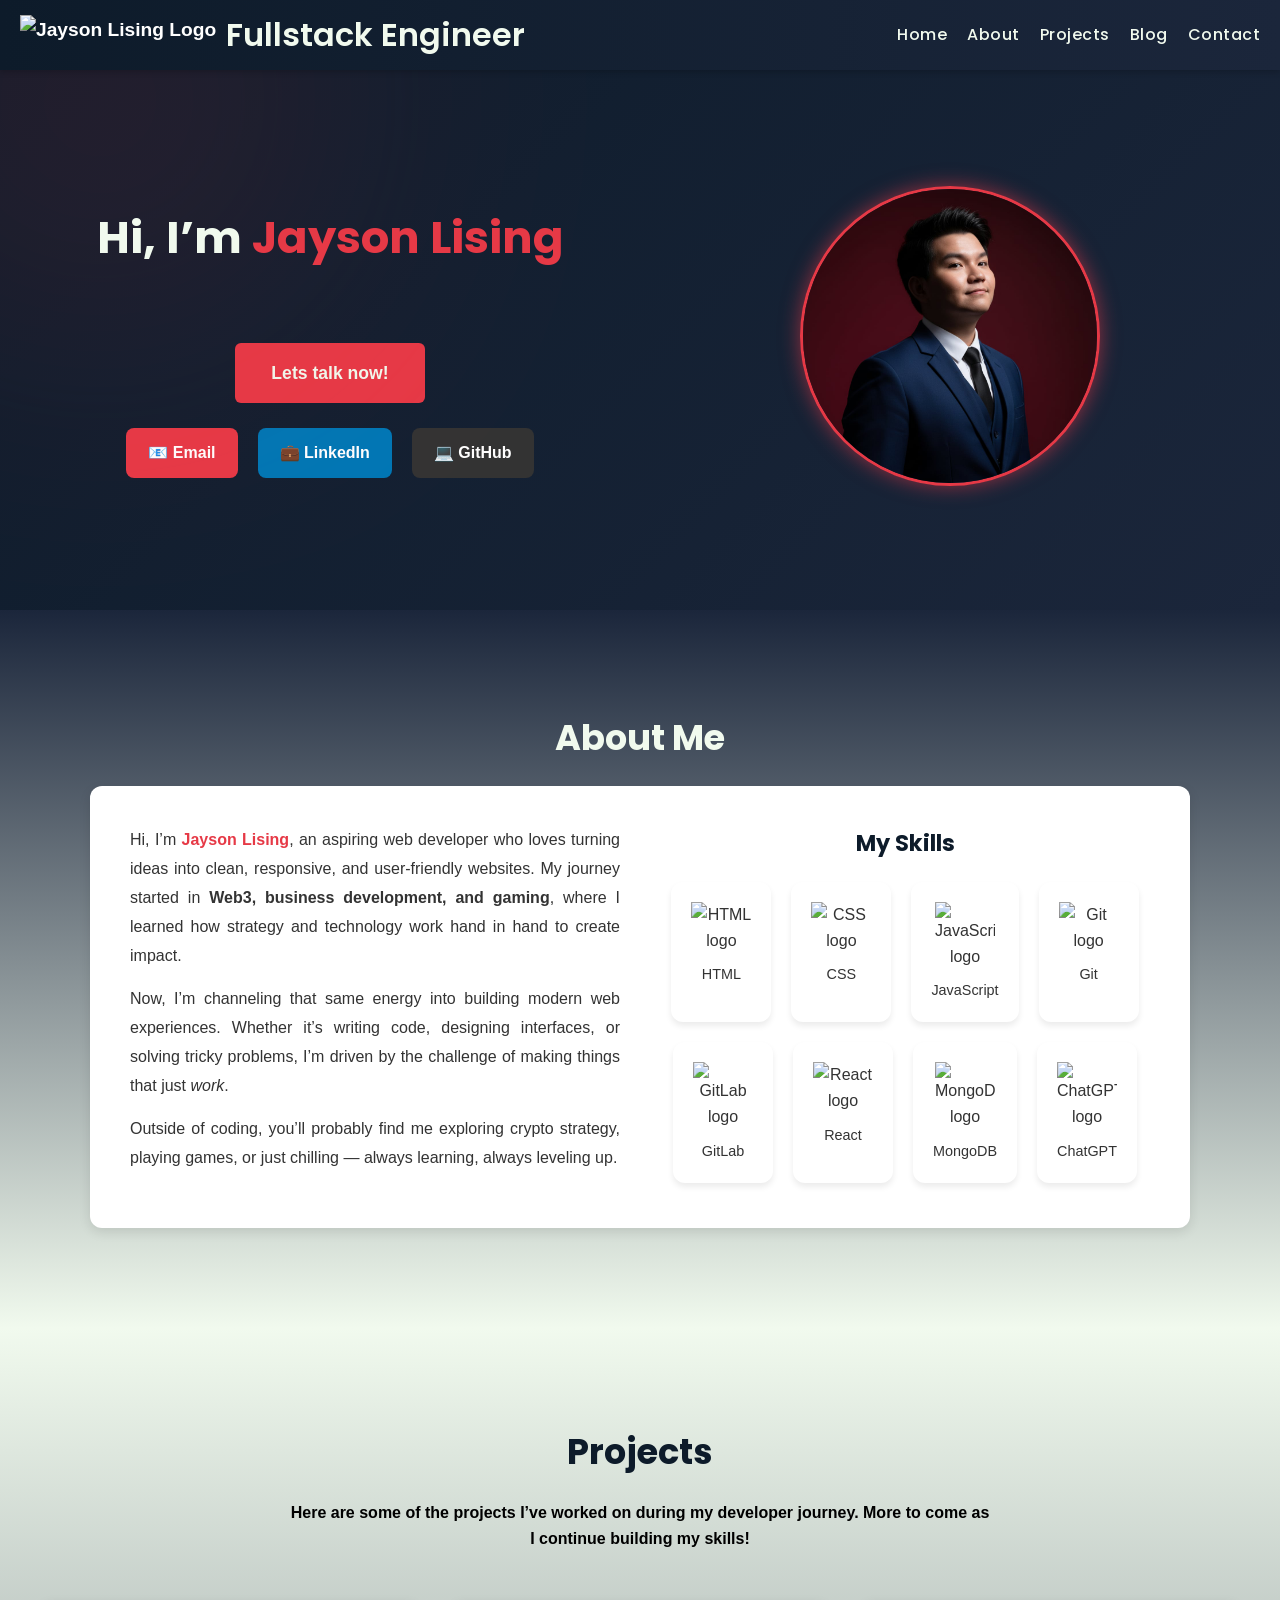
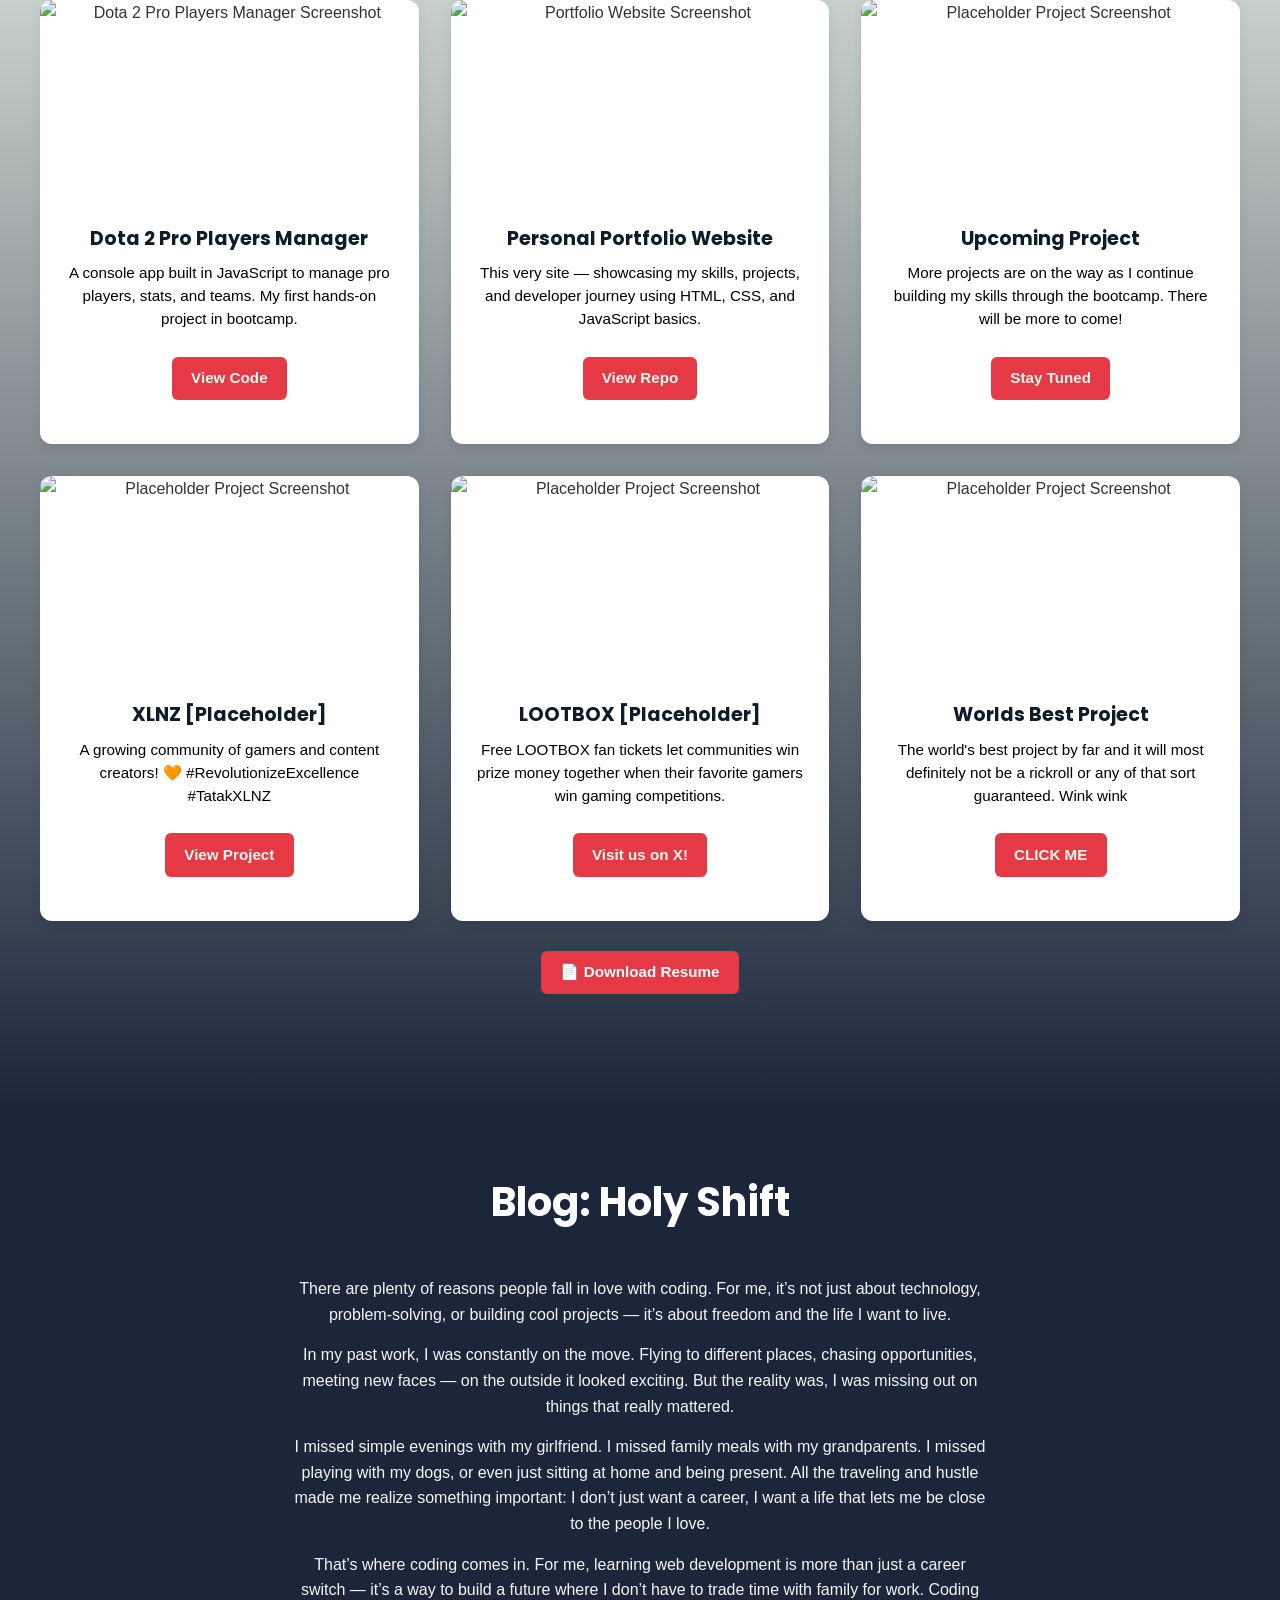
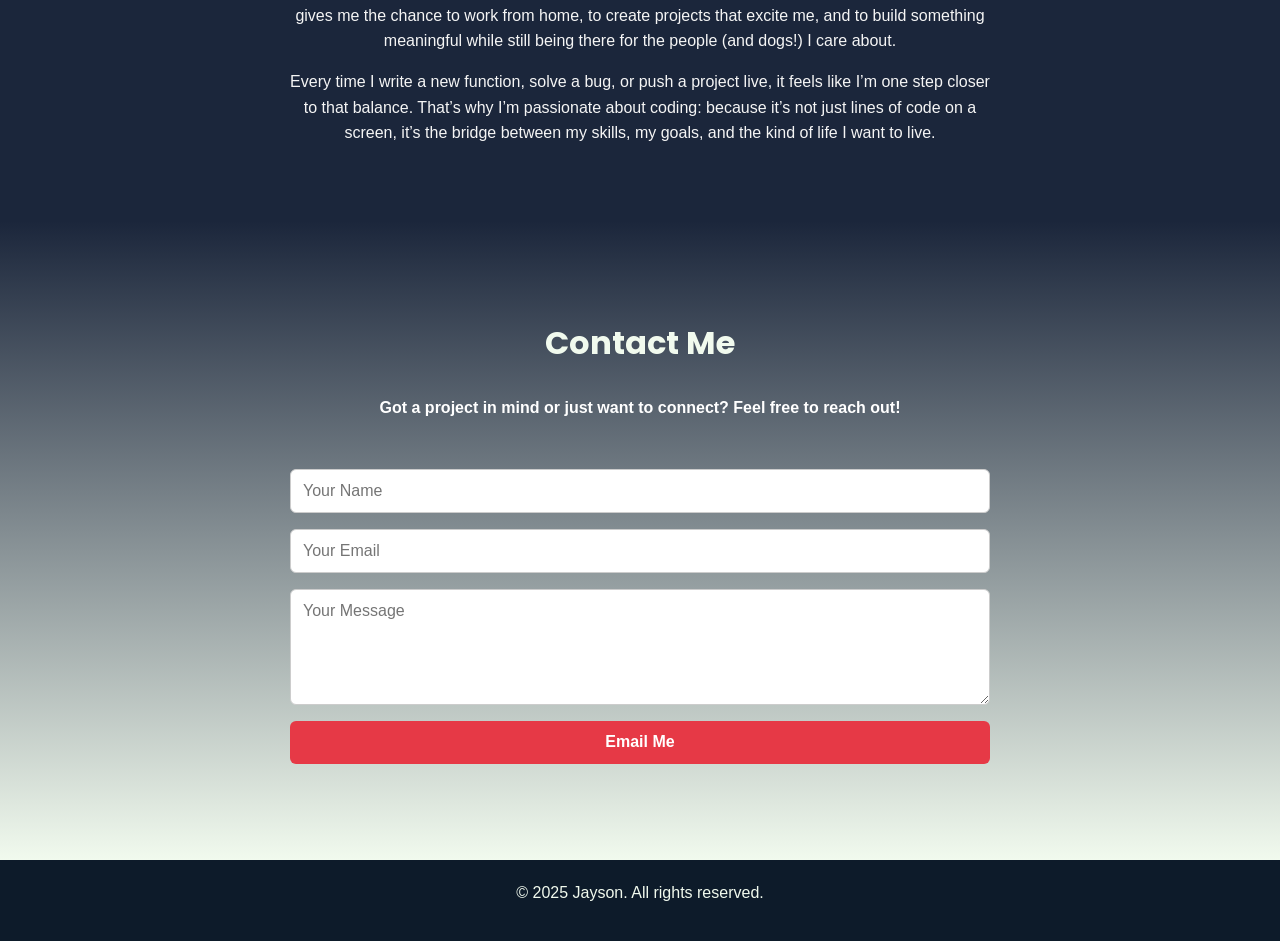
==== commit 302d2cf4: "Added blog section and expanded projects grid to 6" ====
--- a/index.html
+++ b/index.html
@@ -14,15 +14,16 @@
 <nav class="navbar">
   <div class="logo">
     <img src="images/logo2.png" alt="Jayson Lising Logo">
-    <h1>Jayson The Coder</h1>
+    <h1>Fullstack Engineer</h1>
   </div>
 
   <ul class="nav-links" id="nav-links">
-    <li><a href="#home">Home</a></li>
-    <li><a href="#about">About</a></li>
-    <li><a href="#projects">Projects</a></li>
-    <li><a href="#contact">Contact</a></li>
-  </ul>
+  <li><a href="#home">Home</a></li>
+  <li><a href="#about">About</a></li>
+  <li><a href="#projects">Projects</a></li>
+  <li><a href="#blog">Blog</a></li> <!-- ✅ new blog link -->
+  <li><a href="#contact">Contact</a></li>
+</ul>
 
   <div class="hamburger" id="hamburger">☰</div>
 </nav>
@@ -31,9 +32,9 @@
   <!-- ===== HERO / HOME ===== -->
   <header class="hero" id="home">
   <div class="hero-left">
-    <h1>Hi, I’m <span class="highlight">Mark Jayson Lising</span></h1>
+    <h1>Hi, I’m <span class="highlight">Jayson Lising</span></h1>
     <h2 class="typewriter">Aspiring Web Developer | Web3 BD & Strategy | Gamer........</h2>
-    <a href="https://calendly.com/jaysonlising/30min" class="btn" target="_blank" rel="noopener noreferrer">Let's talk now!</a>
+    <a href="https://calendly.com/jaysonlising/30min" class="btn" target="_blank" rel="noopener noreferrer">Lets talk now!</a>
     <div class="hero-socials">
       <a href="mailto:mjvlising@gmail.com" class="social-btn email" target="_blank" rel="noopener noreferrer">📧 Email</a>
       <a href="https://www.linkedin.com/in/jayson-lising-ree-0a0471188" class="social-btn linkedin" target="_blank" rel="noopener noreferrer">💼 LinkedIn</a>
@@ -64,7 +65,7 @@
       <p>
       Outside of coding, you’ll probably find me exploring crypto strategy, playing games, or just chilling — always learning, always leveling up.
       </p>
-
+      
     </div>
 
     <div class="about-skills">
@@ -105,6 +106,26 @@
         <figcaption>GitLab</figcaption>
       </div>
     </figure>
+    <figure class="skillCard">
+  <div class="skillInner">
+    <img src="https://cdn.worldvectorlogo.com/logos/react-2.svg" alt="React logo" />
+    <figcaption>React</figcaption>
+  </div>
+</figure>
+
+<figure class="skillCard">
+  <div class="skillInner">
+    <img src="https://cdn.worldvectorlogo.com/logos/mongodb-icon-1.svg" alt="MongoDB logo" />
+    <figcaption>MongoDB</figcaption>
+  </div>
+</figure>
+
+<figure class="skillCard">
+  <div class="skillInner">
+    <img src="https://upload.wikimedia.org/wikipedia/commons/0/04/ChatGPT_logo.svg" alt="ChatGPT logo" />
+    <figcaption>ChatGPT</figcaption>
+  </div>
+</figure>
 
   </div>
 </div>
@@ -150,7 +171,75 @@
           <a href="#contact" class="btn">Stay Tuned</a>
         </div>
       </div>
-
+      <!-- Project 4 -->
+      <div class="project-card">
+        <img src="https://scontent-mnl1-2.xx.fbcdn.net/v/t39.30808-6/543183702_786832697616139_4017450330756637338_n.jpg?stp=dst-jpg_s960x960_tt6&_nc_cat=102&ccb=1-7&_nc_sid=cc71e4&_nc_ohc=dm63vNBCvCsQ7kNvwF64Oci&_nc_oc=AdkyNxr73yb3RGfeKExoXoipqcKsqHLwB__dYZJCujGUm9QIkxzh2L74P50yUHMhBKo&_nc_zt=23&_nc_ht=scontent-mnl1-2.xx&_nc_gid=KfrZ7yM5OPVtHEbaR0BKuQ&oh=00_AfYbeITmbFPXj1QIya0xDUaKIH9Tn1d0TYt2_jlg9B245w&oe=68E02662" alt="Placeholder Project Screenshot">
+        <div class="project-info">
+          <h3>XLNZ [Placeholder]</h3>
+          <p> A growing community of gamers and content creators! 🧡
+#RevolutionizeExcellence #TatakXLNZ</p>
+          <a href="https://www.facebook.com/xlnzph/" target="_blank" class="btn">View Project</a>
+        </div>
+      </div>
+
+      <!-- Project 5 -->
+      <div class="project-card">
+        <img src="https://pbs.twimg.com/profile_banners/1457493655972118528/1674205075/1500x500" alt="Placeholder Project Screenshot">
+        <div class="project-info">
+          <h3>LOOTBOX [Placeholder] </h3>
+          <p>Free LOOTBOX fan tickets let communities win prize money together when their favorite gamers win gaming competitions.</p>
+          <a href="https://x.com/LootboxFund" target="_blank" class="btn">Visit us on X!</a>
+        </div>
+      </div>
+
+      <!-- Project 6 -->
+      <div class="project-card">
+        <img src="https://i1.sndcdn.com/artworks-qOoIi1KzykG4UWUp-4e0UHg-t500x500.jpg" alt="Placeholder Project Screenshot">
+        <div class="project-info">
+          <h3>Worlds Best Project</h3>
+          <p>The world's best project by far and it will most definitely not be a rickroll or any of that sort guaranteed. Wink wink </p>
+          <a href="https://www.youtube.com/watch?v=cvh0nX08nRw" target="_blank" class="btn">CLICK ME</a>
+        </div>
+      </div>
+    </div>
+    <div style="text-align: center; margin-top: 30px;">
+    <a href="https://drive.google.com/uc?export=download&id=1QSopFE98vD0LTCnuVyv-r322irWEwHh3" 
+       class="btn"
+       download
+       target="_blank" 
+       rel="noopener noreferrer">
+       📄 Download Resume
+    </a>
+  </div>
+  
+</section>
+<!-- end of Projects -->
+
+<!-- ===== BLOG ===== -->
+<section id="blog" class="blog">
+  <div class="blog-container">
+    <h2>Blog: Holy Shift</h2>
+    <div class="blog-content">
+      <p>There are plenty of reasons people fall in love with coding. For me, it’s not just about technology,
+      problem-solving, or building cool projects — it’s about freedom and the life I want to live.</p>
+
+      <p>In my past work, I was constantly on the move. Flying to different places, chasing opportunities,
+      meeting new faces — on the outside it looked exciting. But the reality was, I was missing out on
+      things that really mattered.</p>
+
+      <p>I missed simple evenings with my girlfriend. I missed family meals with my grandparents. I missed
+      playing with my dogs, or even just sitting at home and being present. All the traveling and hustle
+      made me realize something important: I don’t just want a career, I want a life that lets me be close
+      to the people I love.</p>
+
+      <p>That’s where coding comes in. For me, learning web development is more than just a career switch —
+      it’s a way to build a future where I don’t have to trade time with family for work. Coding gives me
+      the chance to work from home, to create projects that excite me, and to build something meaningful
+      while still being there for the people (and dogs!) I care about.</p>
+
+      <p>Every time I write a new function, solve a bug, or push a project live, it feels like I’m one step
+      closer to that balance. That’s why I’m passionate about coding: because it’s not just lines of code on
+      a screen, it’s the bridge between my skills, my goals, and the kind of life I want to live.</p>
     </div>
   </div>
 </section>
@@ -162,12 +251,13 @@
     <p class="section-intro">
       Got a project in mind or just want to connect? Feel free to reach out!
     </p>
-    <form class="contact-form">
-      <input type="text" name="name" placeholder="Your Name" required>
-      <input type="email" name="email" placeholder="Your Email" required>
-      <textarea name="message" rows="5" placeholder="Your Message" required></textarea>
-      <button type="submit" class="btn">Send Message</button>
-    </form>
+    <form action="https://formspree.io/f/xqaypdnq" method="POST" class="contact-form">
+  <input type="text" name="name" placeholder="Your Name" required>
+  <input type="email" name="email" placeholder="Your Email" required>
+  <textarea name="message" rows="5" placeholder="Your Message" required></textarea>
+  <button type="submit" class="btn">Email Me</button>
+</form>
+
   </div>
 </section>
 
--- a/style2.css
+++ b/style2.css
@@ -299,16 +299,14 @@
   position: relative;
   display: inline-block;
 }
+/* 
 .hero-left h1::after {
   content: '';
   display: block;
-  width: 100%;                /* responsive instead of fixed px */
-  max-width: 300px;           /* cap it so it doesn't stretch too far */
-  height: 3px;
-  background: var(--color-accent);
-  margin-top: 10px;
-  border-radius: 2px;
-}
+  width: 200%;                /* responsive instead of fixed px */
+ 
+
+
 
 .hero-left .highlight {
   color: var(--color-accent);  /* keep "Jayson" in red */
@@ -422,6 +420,16 @@
   margin-right: auto;
 }
 
+.about-skills {
+  text-align: center; /* centers heading + grid */
+}
+
+.about-skills .skills-grid {
+  display: flex;
+  justify-content: center; /* centers the skill cards */
+  flex-wrap: wrap; /* wraps them on smaller screens */
+  gap: 20px; /* spacing between skill cards */
+}
 
 /* Paragraphs */
 .about-text p {
@@ -482,8 +490,21 @@
 .skillCard:nth-child(2):hover { background: #2965f1; color: white; } /* CSS */
 .skillCard:nth-child(3):hover { background: #f0db4f; color: #222; } /* JS */
 .skillCard:nth-child(4):hover { background: #e09874; color: white; } /* Git */
-.skillCard:nth-child(5):hover { background: #fc6d26; color: white; } /* GitLab */
-
+.skillCard:nth-child(5):hover { background: #ffb793; color: white; } /* GitLab */
+.skillCard:nth-child(6):hover { 
+  background: #c9f1fc; /* React Blue */
+  color: #222; 
+}
+
+.skillCard:nth-child(7):hover { 
+  background: #4db33d; /* MongoDB Green */
+  color: white; 
+}
+
+.skillCard:nth-child(8):hover { 
+  background: #10a37f; /* ChatGPT Teal/Green */
+  color: white; 
+}
 .about-container {
   display: flex;
   align-items: flex-start;
@@ -579,6 +600,8 @@
   font-size: 0.9rem;
   margin-top: 5px;
 }
+
+
 
 /* Mobile */
 @media (max-width: 768px) {
@@ -812,8 +835,99 @@
 
 
 /* ===== PROJECT BUTTONS ===== */
+#projects .btn {
+  display: block;
+  margin: 10px auto 20px auto;
+  text-align: center;
+  width: fit-content;
+}
 
 /* PROJECT ENDING */
+/* ===== BLOG SECTION ===== */
+.blog {
+  background-color: #1B263B;        /* pure dark background */
+  color: #f5f5f5;               /* light text for contrast */
+  text-align: center;           /* center everything */
+  padding: 60px 20px;           /* breathing space */
+}
+
+.blog h2 {
+  font-size: 2.5rem;
+  margin-bottom: 20px;
+  color: #fff;                  /* bright white title */
+}
+
+.blog h2 {
+  position: relative;
+  text-align: center;
+  margin: 0 auto 30px;
+  max-width: 700px;     /* same width as the paragraphs */
+  color: #fff;
+}
+
+.blog h2::after {
+  content: '';
+  display: block;
+  height: 4px;
+  width: 100px;         /* fixed underline width */
+  background: var(--color-accent);
+  margin: 8px auto 0;   /* center underline under text */
+  transform: scaleX(0);
+  transition: transform 0.4s ease;
+}
+
+.blog-container {
+  max-width: 700px;   /* same width as your text */
+  margin: 0 auto;     /* centers the whole block */
+  text-align: center; /* centers text inside */
+}
+
+.blog-container h2 {
+  margin-bottom: 30px;
+  color: #fff;
+  position: relative;
+}
+
+.blog-container h2::after {
+  content: '';
+  display: block;
+  height: 4px;
+  width: 100px;
+  background: var(--color-accent);
+  margin: 8px auto 0; /* center underline */
+  transform: scaleX(0);
+  transition: transform 0.4s ease;
+}
+
+.blog-container h2:hover::after {
+  transform: scaleX(1);
+}
+
+.blog h2:hover::after {
+  transform: scaleX(1);
+}
+
+.blog .section-intro {
+  max-width: 700px;
+  margin: 0 auto 40px;
+  font-size: 1.1rem;
+  line-height: 1.6;
+  color: #ccc;                  /* slightly muted text */
+}
+
+.blog .btn {
+  background: #10a37f;          /* teal (matches ChatGPT/modern vibe) */
+  color: #fff;
+  padding: 12px 25px;
+  border-radius: 6px;
+  text-decoration: none;
+  transition: background 0.3s ease;
+}
+
+.blog .btn:hover {
+  background: #0d7a5e;          /* darker teal on hover */
+}
+/* BLOG ENDING */
 
 /* ===== CONTACT ===== */
 .contact {
@@ -855,7 +969,7 @@
 
 .section-intro {
   margin-bottom: 3rem;
-  color: #fafafa;
+  color: #ffffff;
   line-height: 1.6;
   text-align: center;   /* ✅ center the text */
   max-width: 700px;     /* ✅ optional: limit width */
@@ -864,7 +978,9 @@
   font-weight: bolder;
 }
 
-
+#projects p {
+  color: #000000;   /* light gray */
+}
 .contact-form {
   display: flex;
   flex-direction: column;
@@ -1003,8 +1119,7 @@
   background: #c92f3d !important;
   color: var(--color-light) !important;
 }
-background: var(--color-accent, #E63946);
-color: var(--color-light, #F1FAEE);
+
 .projects .project-info .btn,
 .projects-grid .project-info .btn {
   background: var(--color-accent, #E63946) !important;
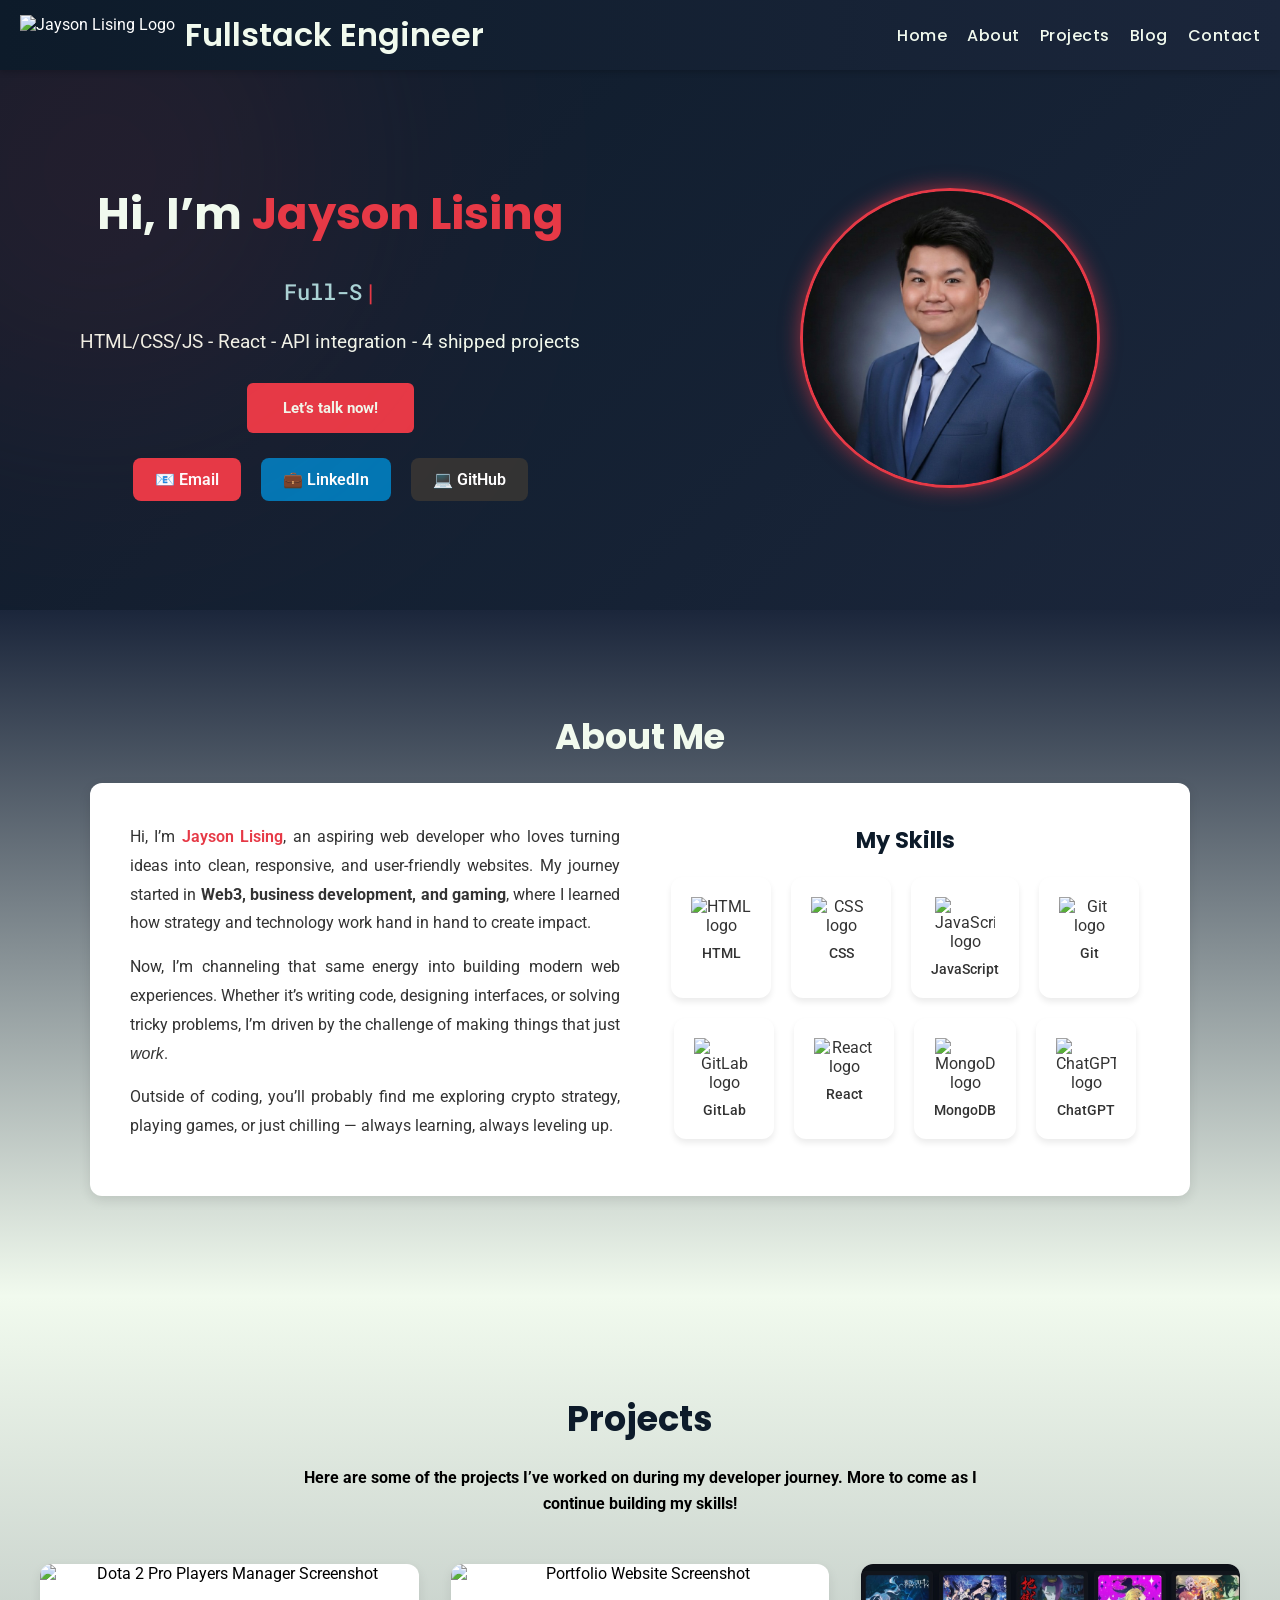
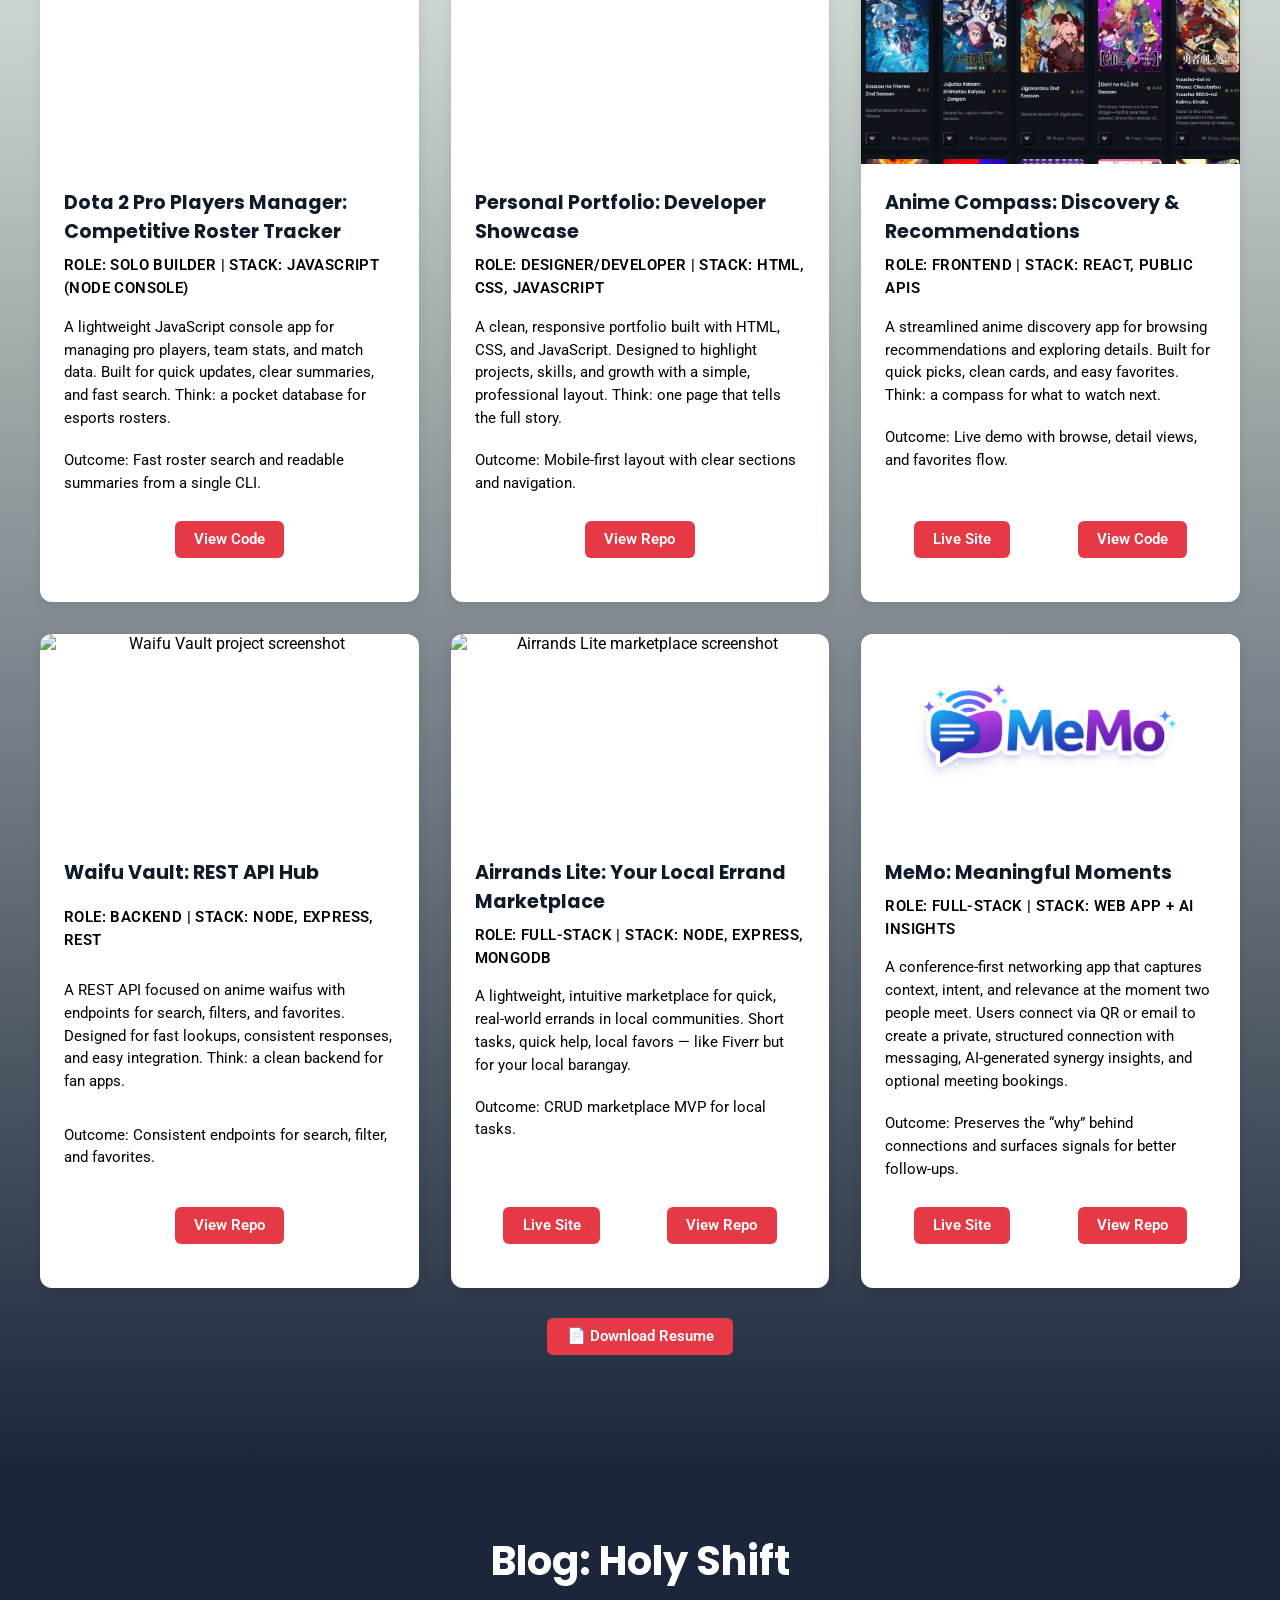
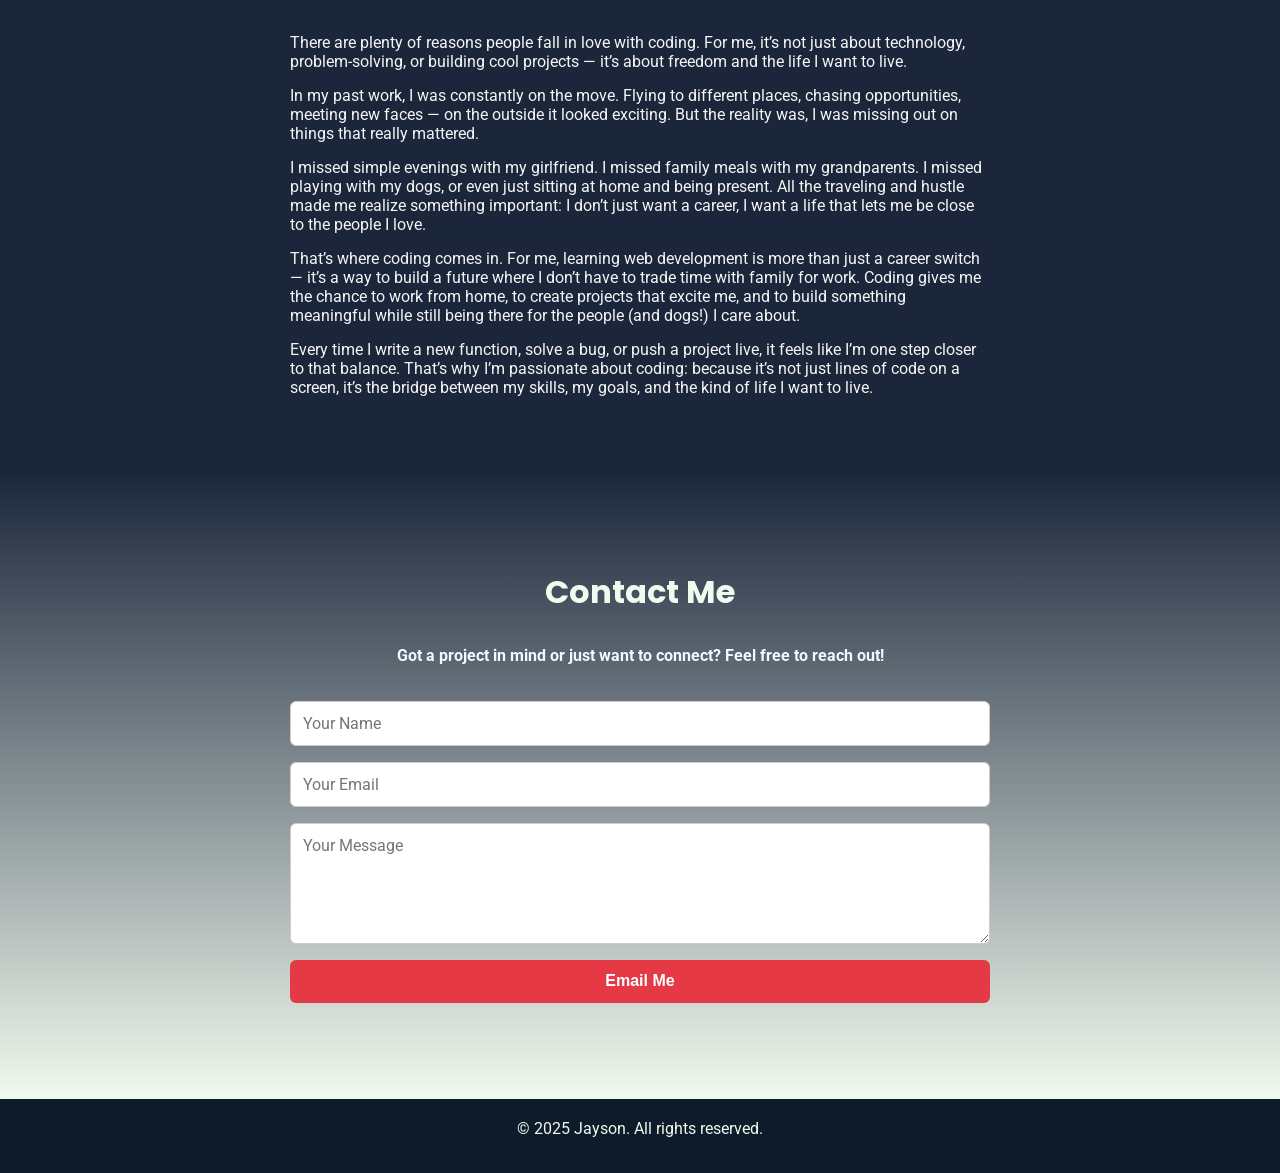
==== commit 0e35381b: "Update portfolio sections and links" ====
--- a/index.html
+++ b/index.html
@@ -21,24 +21,25 @@
   <li><a href="#home">Home</a></li>
   <li><a href="#about">About</a></li>
   <li><a href="#projects">Projects</a></li>
-  <li><a href="#blog">Blog</a></li> <!-- ✅ new blog link -->
+  <li><a href="#blog">Blog</a></li>
   <li><a href="#contact">Contact</a></li>
 </ul>
 
-  <div class="hamburger" id="hamburger">☰</div>
+  <button class="hamburger" id="hamburger" type="button" aria-label="Toggle navigation" aria-controls="nav-links" aria-expanded="false">&#9776;</button>
 </nav>
 
 
   <!-- ===== HERO / HOME ===== -->
   <header class="hero" id="home">
   <div class="hero-left">
-    <h1>Hi, I’m <span class="highlight">Jayson Lising</span></h1>
-    <h2 class="typewriter">Aspiring Web Developer | Web3 BD & Strategy | Gamer........</h2>
-    <a href="https://calendly.com/jaysonlising/30min" class="btn" target="_blank" rel="noopener noreferrer">Lets talk now!</a>
+    <h1>Hi, I&rsquo;m <span class="highlight">Jayson Lising</span></h1>
+    <h2 class="typewriter">Full-Stack Developer focused on fast, clean web apps for real users.</h2>
+    <p>HTML/CSS/JS - React - API integration - 4 shipped projects</p>
+    <a href="https://calendly.com/jaysonlising/30min" class="btn" target="_blank" rel="noopener noreferrer">Let&rsquo;s talk now!</a>
     <div class="hero-socials">
-      <a href="mailto:mjvlising@gmail.com" class="social-btn email" target="_blank" rel="noopener noreferrer">📧 Email</a>
-      <a href="https://www.linkedin.com/in/jayson-lising-ree-0a0471188" class="social-btn linkedin" target="_blank" rel="noopener noreferrer">💼 LinkedIn</a>
-      <a href="https://github.com/mjvlising-hash" class="social-btn github" target="_blank" rel="noopener noreferrer">💻 GitHub</a>
+      <a href="https://mail.google.com/mail/?view=cm&fs=1&to=mjvlising@gmail.com" class="social-btn email" target="_blank" rel="noopener noreferrer">&#x1F4E7; Email</a>
+      <a href="https://www.linkedin.com/in/jayson-lising-ree-0a0471188" class="social-btn linkedin" target="_blank" rel="noopener noreferrer">&#x1F4BC; LinkedIn</a>
+      <a href="https://github.com/mjvlising-hash" class="social-btn github" target="_blank" rel="noopener noreferrer">&#x1F4BB; GitHub</a>
     </div>
 
   </div>
@@ -56,14 +57,14 @@
   <div class="about-container">
     <div class="about-text">
       <p>
-      Hi, I’m <span class="highlight">Jayson Lising</span>, an aspiring web developer who loves turning ideas into clean, responsive, and user-friendly websites. 
+      Hi, I&rsquo;m <span class="highlight">Jayson Lising</span>, an aspiring web developer who loves turning ideas into clean, responsive, and user-friendly websites. 
       My journey started in <strong>Web3, business development, and gaming</strong>, where I learned how strategy and technology work hand in hand to create impact.
       </p>
       <p>
-      Now, I’m channeling that same energy into building modern web experiences. Whether it’s writing code, designing interfaces, or solving tricky problems, I’m driven by the challenge of making things that just <em>work</em>.
+      Now, I&rsquo;m channeling that same energy into building modern web experiences. Whether it&rsquo;s writing code, designing interfaces, or solving tricky problems, I&rsquo;m driven by the challenge of making things that just <em>work</em>.
       </p>
       <p>
-      Outside of coding, you’ll probably find me exploring crypto strategy, playing games, or just chilling — always learning, always leveling up.
+      Outside of coding, you&rsquo;ll probably find me exploring crypto strategy, playing games, or just chilling &mdash; always learning, always leveling up.
       </p>
       
     </div>
@@ -72,55 +73,55 @@
   <h3>My Skills</h3>
   <div class="skills-grid">
 
-    <figure class="skillCard">
+    <figure class="skillCard" data-skill="html">
       <div class="skillInner">
         <img src="https://cdn3d.iconscout.com/3d/free/thumb/free-html-3d-logo-png-download-3640299.png" alt="HTML logo" />
         <figcaption>HTML</figcaption>
       </div>
     </figure>
 
-    <figure class="skillCard">
+    <figure class="skillCard" data-skill="css">
       <div class="skillInner">
         <img src="https://img.icons8.com/?size=512&id=21278&format=png" alt="CSS logo" />
         <figcaption>CSS</figcaption>
       </div>
     </figure>
 
-    <figure class="skillCard">
+    <figure class="skillCard" data-skill="js">
       <div class="skillInner">
         <img src="https://static.vecteezy.com/system/resources/previews/027/127/463/non_2x/javascript-logo-javascript-icon-transparent-free-png.png" alt="JavaScript logo" />
         <figcaption>JavaScript</figcaption>
       </div>
     </figure>
 
-    <figure class="skillCard">
+    <figure class="skillCard" data-skill="git">
       <div class="skillInner">
         <img src="https://upload.wikimedia.org/wikipedia/commons/3/3f/Git_icon.svg" alt="Git logo" />
         <figcaption>Git</figcaption>
       </div>
     </figure>
 
-    <figure class="skillCard">
+    <figure class="skillCard" data-skill="gitlab">
       <div class="skillInner">
         <img src="https://cdn.worldvectorlogo.com/logos/gitlab.svg" alt="GitLab logo" />
         <figcaption>GitLab</figcaption>
       </div>
     </figure>
-    <figure class="skillCard">
+    <figure class="skillCard" data-skill="react">
   <div class="skillInner">
-    <img src="https://cdn.worldvectorlogo.com/logos/react-2.svg" alt="React logo" />
+    <img src="https://raw.githubusercontent.com/devicons/devicon/master/icons/react/react-original.svg" alt="React logo" />
     <figcaption>React</figcaption>
   </div>
 </figure>
 
-<figure class="skillCard">
+<figure class="skillCard" data-skill="mongodb">
   <div class="skillInner">
     <img src="https://cdn.worldvectorlogo.com/logos/mongodb-icon-1.svg" alt="MongoDB logo" />
     <figcaption>MongoDB</figcaption>
   </div>
 </figure>
 
-<figure class="skillCard">
+<figure class="skillCard" data-skill="chatgpt">
   <div class="skillInner">
     <img src="https://upload.wikimedia.org/wikipedia/commons/0/04/ChatGPT_logo.svg" alt="ChatGPT logo" />
     <figcaption>ChatGPT</figcaption>
@@ -137,78 +138,99 @@
   <div class="projects-container">
     <h2>Projects</h2>
     <p class="section-intro">
-      Here are some of the projects I’ve worked on during my developer journey. More to come as I continue building my skills!
+      Here are some of the projects I&rsquo;ve worked on during my developer journey. More to come as I continue building my skills!
     </p>
 
     <div class="projects-grid">
       
       <!-- Project 1 -->
       <div class="project-card">
-        <img src="https://sm.ign.com/ign_ap/screenshot/default/25498188-1857193687656561-7435215592473182391-n_wnmz.jpg" alt="Dota 2 Pro Players Manager Screenshot">
-        <div class="project-info">
-          <h3>Dota 2 Pro Players Manager</h3>
-          <p>A console app built in JavaScript to manage pro players, stats, and teams. My first hands-on project in bootcamp.</p>
-          <a href="https://gitlab.com/uplift-code-camp/students/batch-27/jayson/projects/-/tree/p1-js-console-app?ref_type=heads" target="_blank" class="btn">View Code</a>
+        <img src="https://sm.ign.com/ign_ap/screenshot/default/25498188-1857193687656561-7435215592473182391-n_wnmz.jpg" alt="Dota 2 Pro Players Manager Screenshot" loading="lazy" decoding="async">
+        <div class="project-info">
+          <h3>Dota 2 Pro Players Manager: Competitive Roster Tracker</h3>
+          <p class="project-meta">Role: Solo builder | Stack: JavaScript (Node console)</p>
+          <p>A lightweight JavaScript console app for managing pro players, team stats, and match data. Built for quick updates, clear summaries, and fast search. Think: a pocket database for esports rosters.</p>
+          <p class="project-impact">Outcome: Fast roster search and readable summaries from a single CLI.</p>
+          <a href="https://github.com/mjvlising-hash/jsapp" target="_blank" rel="noopener noreferrer" class="btn">View Code</a>
         </div>
       </div>
 
       <!-- Project 2 -->
       <div class="project-card">
-        <img src="https://www.leadquizzes.com/images/website-portfolio-for-developer-1.png" alt="Portfolio Website Screenshot">
-        <div class="project-info">
-          <h3>Personal Portfolio Website</h3>
-          <p>This very site — showcasing my skills, projects, and developer journey using HTML, CSS, and JavaScript basics.</p>
-          <a href="https://github.com/mjvlising-hash" target="_blank" class="btn">View Repo</a>
+        <img src="https://www.leadquizzes.com/images/website-portfolio-for-developer-1.png" alt="Portfolio Website Screenshot" loading="lazy" decoding="async">
+        <div class="project-info">
+          <h3>Personal Portfolio: Developer Showcase</h3>
+          <p class="project-meta">Role: Designer/Developer | Stack: HTML, CSS, JavaScript</p>
+          <p>A clean, responsive portfolio built with HTML, CSS, and JavaScript. Designed to highlight projects, skills, and growth with a simple, professional layout. Think: one page that tells the full story.</p>
+          <p class="project-impact">Outcome: Mobile-first layout with clear sections and navigation.</p>
+          <a href="https://github.com/mjvlising-hash/web-dev-portfolio" target="_blank" rel="noopener noreferrer" class="btn">View Repo</a>
         </div>
       </div>
 
       <!-- Project 3 -->
       <div class="project-card">
-        <img src="https://en.meming.world/images/en/1/13/Thumbs_Up_Crying_Cat.jpg" alt="Placeholder Project Screenshot">
-        <div class="project-info">
-          <h3>Upcoming Project</h3>
-          <p>More projects are on the way as I continue building my skills through the bootcamp. There will be more to come!</p>
-          <a href="#contact" class="btn">Stay Tuned</a>
+        <img src="images/anico.jpg" alt="Anime Compass website screenshot" loading="lazy" decoding="async">
+        <div class="project-info">
+          <h3>Anime Compass: Discovery & Recommendations</h3>
+          <p class="project-meta">Role: Frontend | Stack: React, Public APIs</p>
+          <p>A streamlined anime discovery app for browsing recommendations and exploring details. Built for quick picks, clean cards, and easy favorites. Think: a compass for what to watch next.</p>
+          <p class="project-impact">Outcome: Live demo with browse, detail views, and favorites flow.</p>
+          <div class="btn-row">
+            <a href="https://anicompass.netlify.app/" target="_blank" rel="noopener noreferrer" class="btn">Live Site</a>
+            <a href="https://github.com/mjvlising-hash/anicompass/tree/anicompass" target="_blank" rel="noopener noreferrer" class="btn">View Code</a>
+          </div>
         </div>
       </div>
       <!-- Project 4 -->
       <div class="project-card">
-        <img src="https://scontent-mnl1-2.xx.fbcdn.net/v/t39.30808-6/543183702_786832697616139_4017450330756637338_n.jpg?stp=dst-jpg_s960x960_tt6&_nc_cat=102&ccb=1-7&_nc_sid=cc71e4&_nc_ohc=dm63vNBCvCsQ7kNvwF64Oci&_nc_oc=AdkyNxr73yb3RGfeKExoXoipqcKsqHLwB__dYZJCujGUm9QIkxzh2L74P50yUHMhBKo&_nc_zt=23&_nc_ht=scontent-mnl1-2.xx&_nc_gid=KfrZ7yM5OPVtHEbaR0BKuQ&oh=00_AfYbeITmbFPXj1QIya0xDUaKIH9Tn1d0TYt2_jlg9B245w&oe=68E02662" alt="Placeholder Project Screenshot">
-        <div class="project-info">
-          <h3>XLNZ [Placeholder]</h3>
-          <p> A growing community of gamers and content creators! 🧡
-#RevolutionizeExcellence #TatakXLNZ</p>
-          <a href="https://www.facebook.com/xlnzph/" target="_blank" class="btn">View Project</a>
+        <img src="https://i.ytimg.com/vi/Ml1QR9YfReE/maxresdefault.jpg" alt="Waifu Vault project screenshot" loading="lazy" decoding="async">
+        <div class="project-info">
+          <h3>Waifu Vault: REST API Hub</h3>
+          <p class="project-meta">Role: Backend | Stack: Node, Express, REST</p>
+          <p>A REST API focused on anime waifus with endpoints for search, filters, and favorites. Designed for fast lookups, consistent responses, and easy integration. Think: a clean backend for fan apps.</p>
+          <p class="project-impact">Outcome: Consistent endpoints for search, filter, and favorites.</p>
+          <a href="https://github.com/mjvlising-hash/proj4waifuvault.git" target="_blank" rel="noopener noreferrer" class="btn">View Repo</a>
         </div>
       </div>
 
       <!-- Project 5 -->
       <div class="project-card">
-        <img src="https://pbs.twimg.com/profile_banners/1457493655972118528/1674205075/1500x500" alt="Placeholder Project Screenshot">
-        <div class="project-info">
-          <h3>LOOTBOX [Placeholder] </h3>
-          <p>Free LOOTBOX fan tickets let communities win prize money together when their favorite gamers win gaming competitions.</p>
-          <a href="https://x.com/LootboxFund" target="_blank" class="btn">Visit us on X!</a>
+        <img src="https://cdn.gamma.app/g33jvuyfcyttc1n/af114deabc0949ff99f8dd475fb79b2d/original/image.png" alt="Airrands Lite marketplace screenshot" loading="lazy" decoding="async">
+        <div class="project-info">
+          <h3>Airrands Lite: Your Local Errand Marketplace</h3>
+          <p class="project-meta">Role: Full-stack | Stack: Node, Express, MongoDB</p>
+          <p>A lightweight, intuitive marketplace for quick, real-world errands in local communities. Short tasks, quick help, local favors &mdash; like Fiverr but for your local barangay.</p>
+          <p class="project-impact">Outcome: CRUD marketplace MVP for local tasks.</p>
+          <div class="btn-row">
+            <a href="http://localhost:5173/feed" target="_blank" rel="noopener noreferrer" class="btn">Live Site</a>
+            <a href="https://github.com/mjvlising-hash/proj5fullstackapp" target="_blank" rel="noopener noreferrer" class="btn">View Repo</a>
+          </div>
         </div>
       </div>
 
       <!-- Project 6 -->
       <div class="project-card">
-        <img src="https://i1.sndcdn.com/artworks-qOoIi1KzykG4UWUp-4e0UHg-t500x500.jpg" alt="Placeholder Project Screenshot">
-        <div class="project-info">
-          <h3>Worlds Best Project</h3>
-          <p>The world's best project by far and it will most definitely not be a rickroll or any of that sort guaranteed. Wink wink </p>
-          <a href="https://www.youtube.com/watch?v=cvh0nX08nRw" target="_blank" class="btn">CLICK ME</a>
-        </div>
-      </div>
-    </div>
-    <div style="text-align: center; margin-top: 30px;">
+        <img src="images/MeMo.png" alt="MeMo project logo" loading="lazy" decoding="async">
+        <div class="project-info">
+          <h3>MeMo: Meaningful Moments</h3>
+          <p class="project-meta">Role: Full-stack | Stack: Web app + AI insights</p>
+          <p>A conference-first networking app that captures context, intent, and relevance at the moment two people meet. Users connect via QR or email to create a private, structured connection with messaging, AI-generated synergy insights, and optional meeting bookings.</p>
+          <p class="project-impact">Outcome: Preserves the “why” behind connections and surfaces signals for better follow-ups.</p>
+          <div class="btn-row">
+            <a href="https://meaningful-moments.onrender.com/login" target="_blank" rel="noopener noreferrer" class="btn">Live Site</a>
+            <a href="https://github.com/mjvlising-hash/MeMo" target="_blank" rel="noopener noreferrer" class="btn">View Repo</a>
+          </div>
+        </div>
+      </div>
+    </div>
+
+    <div class="resume-cta">
     <a href="https://drive.google.com/uc?export=download&id=1QSopFE98vD0LTCnuVyv-r322irWEwHh3" 
        class="btn"
        download
        target="_blank" 
        rel="noopener noreferrer">
-       📄 Download Resume
+       &#x1F4C4; Download Resume
     </a>
   </div>
   
@@ -220,26 +242,26 @@
   <div class="blog-container">
     <h2>Blog: Holy Shift</h2>
     <div class="blog-content">
-      <p>There are plenty of reasons people fall in love with coding. For me, it’s not just about technology,
-      problem-solving, or building cool projects — it’s about freedom and the life I want to live.</p>
+      <p>There are plenty of reasons people fall in love with coding. For me, it&rsquo;s not just about technology,
+      problem-solving, or building cool projects &mdash; it&rsquo;s about freedom and the life I want to live.</p>
 
       <p>In my past work, I was constantly on the move. Flying to different places, chasing opportunities,
-      meeting new faces — on the outside it looked exciting. But the reality was, I was missing out on
+      meeting new faces &mdash; on the outside it looked exciting. But the reality was, I was missing out on
       things that really mattered.</p>
 
       <p>I missed simple evenings with my girlfriend. I missed family meals with my grandparents. I missed
       playing with my dogs, or even just sitting at home and being present. All the traveling and hustle
-      made me realize something important: I don’t just want a career, I want a life that lets me be close
+      made me realize something important: I don&rsquo;t just want a career, I want a life that lets me be close
       to the people I love.</p>
 
-      <p>That’s where coding comes in. For me, learning web development is more than just a career switch —
-      it’s a way to build a future where I don’t have to trade time with family for work. Coding gives me
+      <p>That&rsquo;s where coding comes in. For me, learning web development is more than just a career switch &mdash;
+      it&rsquo;s a way to build a future where I don&rsquo;t have to trade time with family for work. Coding gives me
       the chance to work from home, to create projects that excite me, and to build something meaningful
       while still being there for the people (and dogs!) I care about.</p>
 
-      <p>Every time I write a new function, solve a bug, or push a project live, it feels like I’m one step
-      closer to that balance. That’s why I’m passionate about coding: because it’s not just lines of code on
-      a screen, it’s the bridge between my skills, my goals, and the kind of life I want to live.</p>
+      <p>Every time I write a new function, solve a bug, or push a project live, it feels like I&rsquo;m one step
+      closer to that balance. That&rsquo;s why I&rsquo;m passionate about coding: because it&rsquo;s not just lines of code on
+      a screen, it&rsquo;s the bridge between my skills, my goals, and the kind of life I want to live.</p>
     </div>
   </div>
 </section>
@@ -263,7 +285,7 @@
 
   <!-- ===== FOOTER ===== -->
   <footer>
-    <p>© 2025 Jayson. All rights reserved.</p>
+    <p>&copy; 2025 Jayson. All rights reserved.</p>
   </footer>
 
   <script src="script.js"></script>
--- a/style2.css
+++ b/style2.css
@@ -6,6 +6,7 @@
   --color-accent: #E63946;    /* Vibrant Red */
   --color-light: #F1FAEE;     /* Off White */
   --color-mid: #A8DADC;       /* Soft Cyan */
+  --color-dark: #0D1B2A;      /* Dark text */
   --text-primary: #000000;    /* Black */
   --text-secondary: #333333;  /* Dark Gray */
 }
@@ -30,34 +31,12 @@
   box-sizing: border-box;
 }
 
-body {
-  font-family: Arial, sans-serif;
-  line-height: 1.6;
-  color: #333;
-  background: #f9f9f9;
-}
-
-h1, h2, h3 {
-  margin-bottom: 15px;
-  color: #222;
-}
-
 p {
   margin-bottom: 15px;
   max-width: 700px;
 }
 
 /* ===== NAVBAR ===== */
-
-/* Navbar base */
-.navbar {
-  display: flex;
-  justify-content: space-between;
-  align-items: center;
-  padding: 15px 20px;
-  background: var(--color-primary);
-  color: var(--color-light);
-}
 
 /* Logo section */
 .logo {
@@ -92,11 +71,6 @@
   top: 0;
   z-index: 1000;
   box-shadow: 0 2px 6px rgba(0,0,0,0.2);
-}
-
-.navbar .logo {
-  font-size: 1.2rem;
-  font-weight: bold;
 }
 
 .nav-links a {
@@ -134,6 +108,10 @@
   display: none;
   font-size: 1.5rem;
   cursor: pointer;
+  background: none;
+  border: none;
+  color: var(--color-light);
+  padding: 0;
 }
 /* Desktop default */
 .nav-links {
@@ -141,29 +119,6 @@
   display: flex;
   gap: 20px;
 }
-/* Desktop Projects (default) */
-.projects-grid {
-  display: grid;
-  grid-template-columns: repeat(auto-fit, minmax(320px, 1fr));
-  gap: 2rem;
-}
-
-.project-card {
-  background: #f9f9f9;
-  border-radius: 12px;
-  overflow: hidden;
-  box-shadow: 0 4px 12px rgba(0,0,0,0.08);
-  display: flex;
-  flex-direction: column;
-}
-
-.project-card img {
-  width: 100%;
-  height: 200px;       /* <-- force crop on desktop */
-  object-fit: cover;
-  display: block;
-}
-
 /* Mobile override */
 @media (max-width: 768px) {
   .nav-links {
@@ -200,6 +155,8 @@
   background: linear-gradient(135deg, var(--color-primary) 0%, var(--color-secondary) 100%);
   color: var(--color-light);
   min-height: 60vh;              /* was 70vh, now tighter */
+  position: relative;            /* contain glow */
+  overflow: hidden;              /* prevent spill */
 }
 
 @media (max-width: 768px) {
@@ -284,13 +241,6 @@
 }
 
 
-.hero-left .btn {
-  padding: 16px 36px;        /* bigger size */
-  font-size: 1.1rem;         /* larger text */
-  align-self: center;        /* center the button horizontally */
-  margin-top: 15px;
-}
-
 .hero-left h1 {
   font-size: 2.8rem;
   margin-bottom: 30px;
@@ -299,15 +249,6 @@
   position: relative;
   display: inline-block;
 }
-/* 
-.hero-left h1::after {
-  content: '';
-  display: block;
-  width: 200%;                /* responsive instead of fixed px */
- 
-
-
-
 .hero-left .highlight {
   color: var(--color-accent);  /* keep "Jayson" in red */
 }
@@ -347,13 +288,14 @@
 
 .hero-left .btn {
   display: inline-block;
-  padding: 12px 24px;
+  padding: 16px 36px;
   background: var(--color-accent);
   color: var(--color-light);
   font-weight: bold;
   border-radius: 6px;
   text-decoration: none;
-  transition: background 0.3s ease, transform 0.2s ease;\ animation: pulse 2s infinite;
+  transition: background 0.3s ease, transform 0.2s ease;
+  animation: pulse 2s infinite;
 }
 
 @keyframes pulse {
@@ -405,6 +347,50 @@
   color: var(--text-secondary);
   background: linear-gradient(360deg, var(--color-light) 0%, #1B263B 100%);
   padding: 100px 20px;
+}
+
+/* ===== HOW I WORK ===== */
+.how-work {
+  background: var(--color-light);
+  padding: 60px 20px;
+}
+
+.how-work-container {
+  max-width: 800px;
+  margin: 0 auto;
+  text-align: left;
+  background: #fff;
+  border-radius: 12px;
+  padding: 30px;
+  box-shadow: 0 4px 12px rgba(0,0,0,0.08);
+}
+
+.how-work-container h2 {
+  text-align: center;
+  color: var(--color-primary);
+  margin-bottom: 16px;
+}
+
+.how-work-lede {
+  color: #333;
+  margin-bottom: 12px;
+}
+
+.how-work-points {
+  list-style: disc;
+  padding-left: 20px;
+  margin: 0 0 12px 0;
+  color: #333;
+  line-height: 1.6;
+}
+
+.how-work-points li {
+  margin-bottom: 6px;
+}
+
+.how-work-note {
+  color: #444;
+  line-height: 1.6;
 }
 
 
@@ -473,10 +459,11 @@
   border-radius: 12px;
   padding: 20px;
   text-align: center;
-  transition: transform 0.3s ease, box-shadow 0.3s ease;
+  transition: transform 0.3s ease, box-shadow 0.3s ease, background 0.3s ease, color 0.3s ease;
   box-shadow: 0 4px 6px rgba(0,0,0,0.08);
   opacity: 0;
   animation: fadeUp 0.6s ease forwards;
+  cursor: pointer;
 }
 
 
@@ -486,25 +473,14 @@
 .skillCard:nth-child(4) { animation-delay: 0.4s; }
 .skillCard:nth-child(5) { animation-delay: 0.5s; }
 
-.skillCard:nth-child(1):hover { background: #e44d26; color: white; } /* HTML */
-.skillCard:nth-child(2):hover { background: #2965f1; color: white; } /* CSS */
-.skillCard:nth-child(3):hover { background: #f0db4f; color: #222; } /* JS */
-.skillCard:nth-child(4):hover { background: #e09874; color: white; } /* Git */
-.skillCard:nth-child(5):hover { background: #ffb793; color: white; } /* GitLab */
-.skillCard:nth-child(6):hover { 
-  background: #c9f1fc; /* React Blue */
-  color: #222; 
-}
-
-.skillCard:nth-child(7):hover { 
-  background: #4db33d; /* MongoDB Green */
-  color: white; 
-}
-
-.skillCard:nth-child(8):hover { 
-  background: #10a37f; /* ChatGPT Teal/Green */
-  color: white; 
-}
+.skillCard[data-skill="html"]:hover { background: #e44d26; color: #fff; }
+.skillCard[data-skill="css"]:hover { background: #2965f1; color: #fff; }
+.skillCard[data-skill="js"]:hover { background: #f0db4f; color: #222; }
+.skillCard[data-skill="git"]:hover { background: #e09874; color: #fff; }
+.skillCard[data-skill="gitlab"]:hover { background: #ffb793; color: #fff; }
+.skillCard[data-skill="react"]:hover { background: #c9f1fc; color: #222; }
+.skillCard[data-skill="mongodb"]:hover { background: #4db33d; color: #fff; }
+.skillCard[data-skill="chatgpt"]:hover { background: #10a37f; color: #fff; }
 .about-container {
   display: flex;
   align-items: flex-start;
@@ -539,6 +515,7 @@
   color: var(--color-primary);
 }
 
+
 .skills-grid {
   display: grid;
   grid-template-columns: repeat(auto-fit, minmax(100px, 1fr));
@@ -573,11 +550,17 @@
   margin: 0 auto 10px;
   display: block;
   object-fit: contain; /* keeps aspect ratio */
+  transition: transform 0.3s ease, filter 0.3s ease;
 }
 
 .skillCard:hover {
   transform: translateY(-8px) scale(1.05);
   box-shadow: 0 8px 18px rgba(0,0,0,0.15);
+}
+
+.skillCard:hover img {
+  transform: scale(1.08);
+  filter: drop-shadow(0 6px 10px rgba(0,0,0,0.2));
 }
 
 .skillCard:nth-child(1) .skillInner { animation-delay: 0.1s; }
@@ -586,10 +569,6 @@
 .skillCard:nth-child(4) .skillInner { animation-delay: 0.4s; }
 .skillCard:nth-child(5) .skillInner { animation-delay: 0.5s; }
 
-@keyframes fadeUp {
-  from { opacity: 0; transform: translateY(30px); }
-  to   { opacity: 1; transform: translateY(0); }
-}
 .skillInner {
   opacity: 0;
   animation: fadeUp 0.6s ease forwards;
@@ -599,6 +578,7 @@
   font-weight: 500;
   font-size: 0.9rem;
   margin-top: 5px;
+  color: inherit;
 }
 
 
@@ -647,33 +627,6 @@
     gap: 15px;
     width: 100%;
   }
-
-.skillCard {
-  background: #fff;
-  border-radius: 12px;
-  padding: 20px;
-  text-align: center;
-  transition: transform 0.3s ease, box-shadow 0.3s ease;
-  box-shadow: 0 4px 6px rgba(0,0,0,0.08);
-  cursor: pointer;
-}
-
-.skillCard:hover {
-  transform: translateY(-8px) scale(1.05);
-  box-shadow: 0 8px 18px rgba(0,0,0,0.15);
-}
-
-.skillCard img {
-  max-width: 60px;
-  margin: 0 auto 10px;
-  display: block;
-  object-fit: contain;
-}
-
-.skillCard figcaption {
-  font-weight: 500;
-  font-size: 0.9rem;
-  margin-top: 5px;
 }
 
 /* Mobile adjustments */
@@ -689,7 +642,6 @@
   .skillCard figcaption {
     font-size: 0.85rem;
   }
-}
 }
 /* About me Ending */
 
@@ -704,7 +656,7 @@
   text-align: center;
   font-size: 2.2rem;
   margin-bottom: 20px;
-  color: var(--color-light);
+  color: var(--color-primary);
   position: relative;
   display: inline-block;
 }
@@ -734,23 +686,13 @@
   text-align: center;
 }
 
-.projects h2 {
-  font-size: 2rem;
-  margin-bottom: 1rem;
-  color: #0D1B2A;
-  text-align: center;
-  font-size: 2.2rem;
-  margin-bottom: 20px;
-  position: relative;
-  display: inline-block;
-}
-
-.section-intro {
+
+.contact .section-intro {
   margin-bottom: 2rem;
-  color: #555;
+  color: #f5f8ff;
   line-height: 1.6;
-  text-align: center;   /* centers the text */
-  max-width: 700px;     /* keeps it from being too wide */
+  text-align: center;
+  max-width: 700px;
   margin-left: auto;
   margin-right: auto;
 }
@@ -770,6 +712,8 @@
   overflow: hidden;
   box-shadow: 0 4px 12px rgba(0,0,0,0.08);
   transition: transform 0.3s ease, box-shadow 0.3s ease;
+  display: flex;
+  flex-direction: column;
 }
 
 .project-card:hover {
@@ -799,6 +743,9 @@
 .project-info {
   padding: 1.5rem;
   text-align: left;
+  display: flex;
+  flex-direction: column;
+  flex: 1;
 }
 
 .project-info h3 {
@@ -814,6 +761,22 @@
   line-height: 1.5;
 }
 
+.project-meta {
+  font-size: 0.82rem;
+  font-weight: 600;
+  color: #666;
+  letter-spacing: 0.4px;
+  text-transform: uppercase;
+  margin-bottom: 0.6rem;
+}
+
+.project-impact {
+  font-size: 0.9rem;
+  color: #222;
+  margin-top: 0.2rem;
+  margin-bottom: 1rem;
+}
+
 /* ===== PROJECT BUTTON ALIGNMENT ===== */
 .project-info {
   display: flex;
@@ -822,8 +785,8 @@
 }
 
 .project-info .btn {
-  margin-top: auto;           /* pushes to bottom */
-  align-self: flex-start;     /* left align on desktop */
+  margin-top: auto;
+  align-self: center;
 }
 
 /* On mobile: center buttons */
@@ -841,6 +804,26 @@
   text-align: center;
   width: fit-content;
 }
+
+.btn-row {
+  display: flex;
+  gap: 10px;
+  flex-wrap: wrap;
+  margin-top: auto;
+  align-self: center;
+  justify-content: center;
+  width: 100%;
+}
+
+.btn-row .btn {
+  margin: 0;
+}
+
+.resume-cta {
+  text-align: center;
+  margin-top: 30px;
+}
+
 
 /* PROJECT ENDING */
 /* ===== BLOG SECTION ===== */
@@ -850,6 +833,7 @@
   text-align: center;           /* center everything */
   padding: 60px 20px;           /* breathing space */
 }
+
 
 .blog h2 {
   font-size: 2.5rem;
@@ -882,6 +866,34 @@
   text-align: center; /* centers text inside */
 }
 
+.blog-content {
+  text-align: left;
+  margin: 0 auto;
+}
+
+.blog-lede {
+  font-size: 1.05rem;
+  color: #e6e6e6;
+  margin-bottom: 16px;
+}
+
+.blog-points {
+  list-style: disc;
+  padding-left: 20px;
+  margin: 0 0 16px 0;
+  color: #d8d8d8;
+  line-height: 1.6;
+}
+
+.blog-points li {
+  margin-bottom: 8px;
+}
+
+.blog-note {
+  color: #cfcfcf;
+  line-height: 1.6;
+}
+
 .blog-container h2 {
   margin-bottom: 30px;
   color: #fff;
@@ -971,10 +983,10 @@
   margin-bottom: 3rem;
   color: #ffffff;
   line-height: 1.6;
-  text-align: center;   /* ✅ center the text */
-  max-width: 700px;     /* ✅ optional: limit width */
-  margin-left: auto;    /* ✅ centers it in the section */
-  margin-right: auto;   /* ✅ centers it in the section */
+  text-align: center;
+  max-width: 700px;
+  margin-left: auto;
+  margin-right: auto;
   font-weight: bolder;
 }
 
@@ -1028,28 +1040,6 @@
   padding: 20px;
   background: var(--color-primary);
   color: var(--color-light);
-}
-
-/* ===== RESPONSIVE ===== */
-@media (max-width: 768px) {
-  .nav-links {
-    position: absolute;
-    top: 60px;
-    right: 0;
-    background: #004d80;
-    flex-direction: column;
-    width: 200px;
-    display: none;
-    padding: 20px;
-  }
-
-  .nav-links.active {
-    display: flex;
-  }
-
-  .hamburger {
-    display: block;
-  }
 }
 
 /* ===== GLOBAL BUTTON STYLE ===== */
@@ -1069,67 +1059,3 @@
   background: #c92f3d;
   transform: scale(1.05);
 }
-
-/* Hero-specific button tweak (optional, only for size) */
-.hero-left .btn {
-  padding: 16px 36px;
-  font-size: 1.1rem;
-  margin-top: 15px;
-}
-
-/* ===== PROJECT BUTTON ALIGNMENT ===== */
-.project-info {
-  display: flex;
-  flex-direction: column;
-  justify-content: space-between;
-  align-items: center; /* center everything inside */
-  text-align: center;  /* center text */
-}
-
-.project-info .btn {
-  margin-top: 1rem;
-  align-self: center; /* force center */
-}
-
-/* On mobile: center buttons */
-@media (max-width: 768px) {
-  .project-info .btn {
-    align-self: center;
-  }
-}
-
-.project-info .btn,
-.project-card .btn {
-  background: var(--color-accent) !important;
-  color: #fff !important;
-}
-/* Ensure project buttons use the desired colors on all devices */
-.project-info .btn,
-.project-card .btn {
-  background: var(--color-accent) !important;
-  color: #fff !important;
-}
-.projects .project-info .btn {
-  background: var(--color-accent) !important;
-  color: var(--color-light) !important;
-  border: none;
-}
-
-.projects .project-info .btn:hover {
-  background: #c92f3d !important;
-  color: var(--color-light) !important;
-}
-
-.projects .project-info .btn,
-.projects-grid .project-info .btn {
-  background: var(--color-accent, #E63946) !important;
-  color: var(--color-light, #F1FAEE) !important;
-  border: none;
-  box-shadow: none;
-}
-
-.projects .project-info .btn:hover,
-.projects-grid .project-info .btn:hover {
-  background: #c92f3d !important;
-  color: var(--color-light, #F1FAEE) !important;
-}
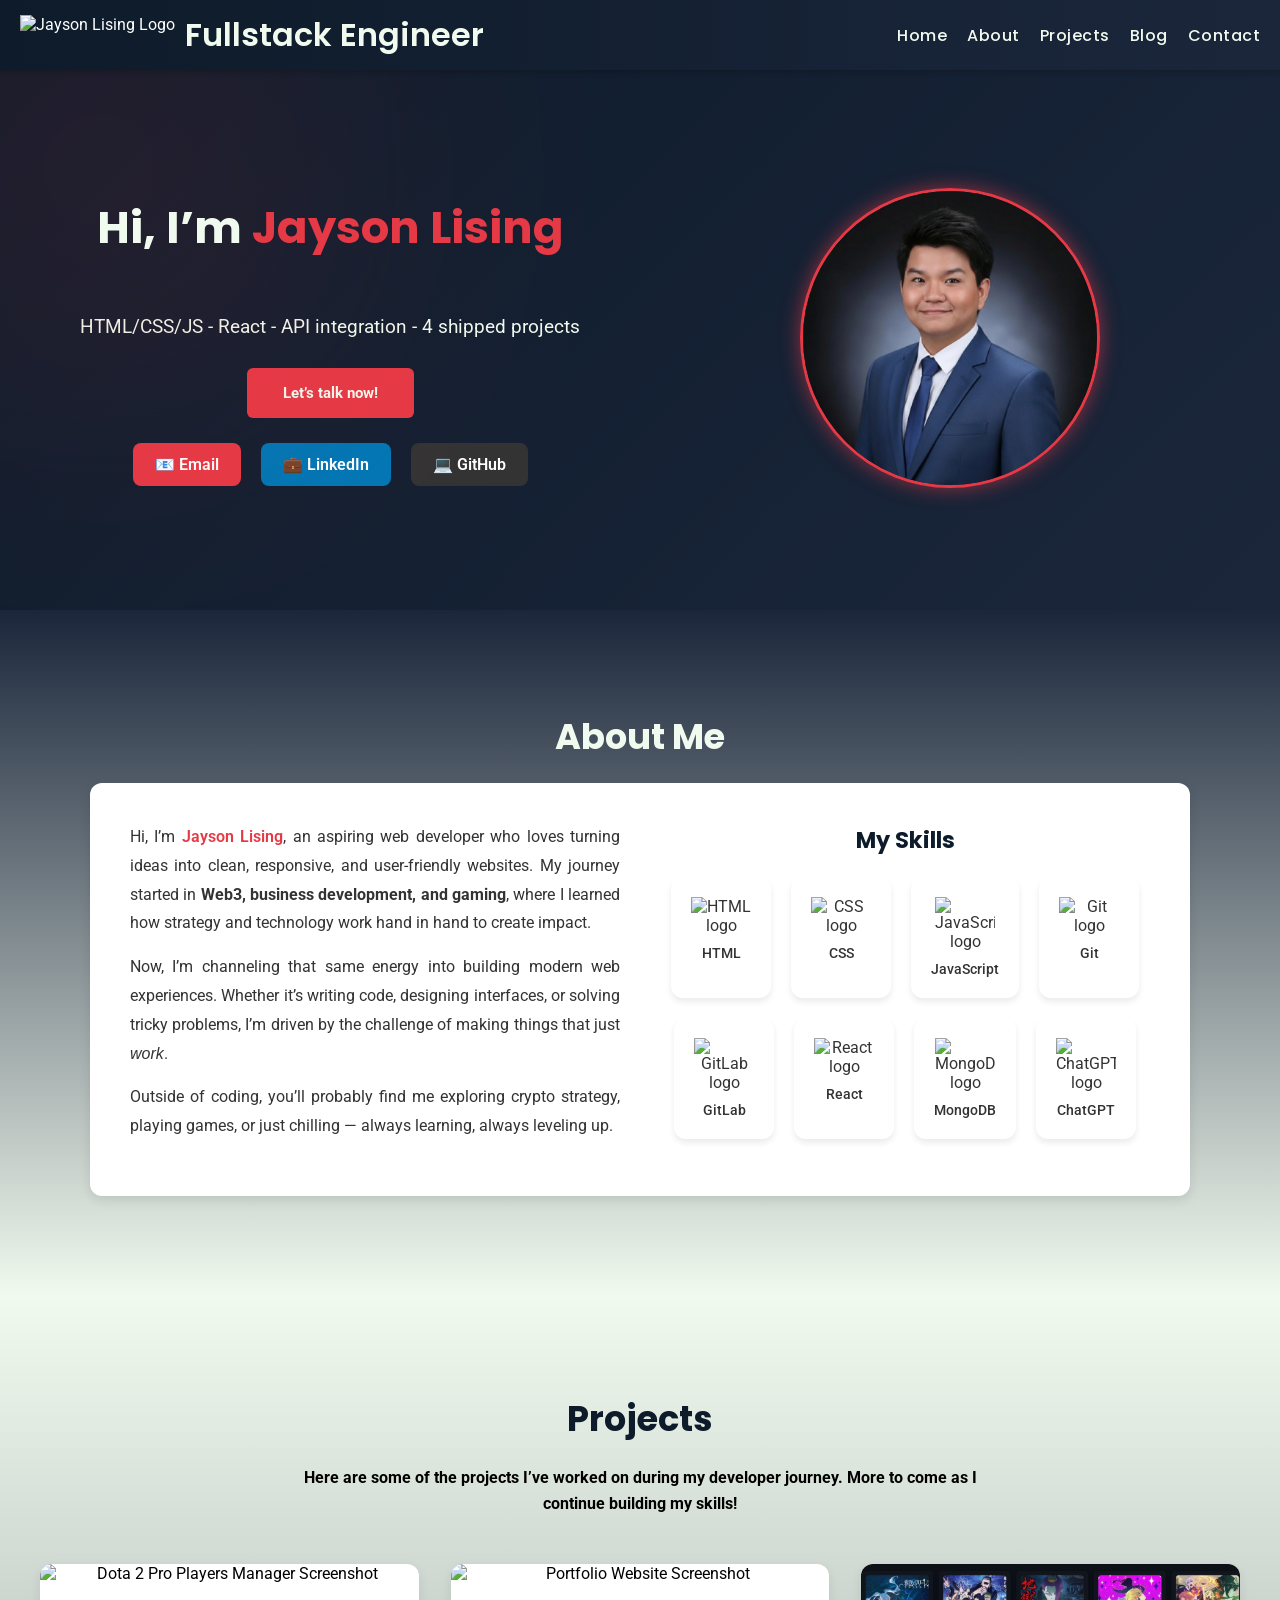
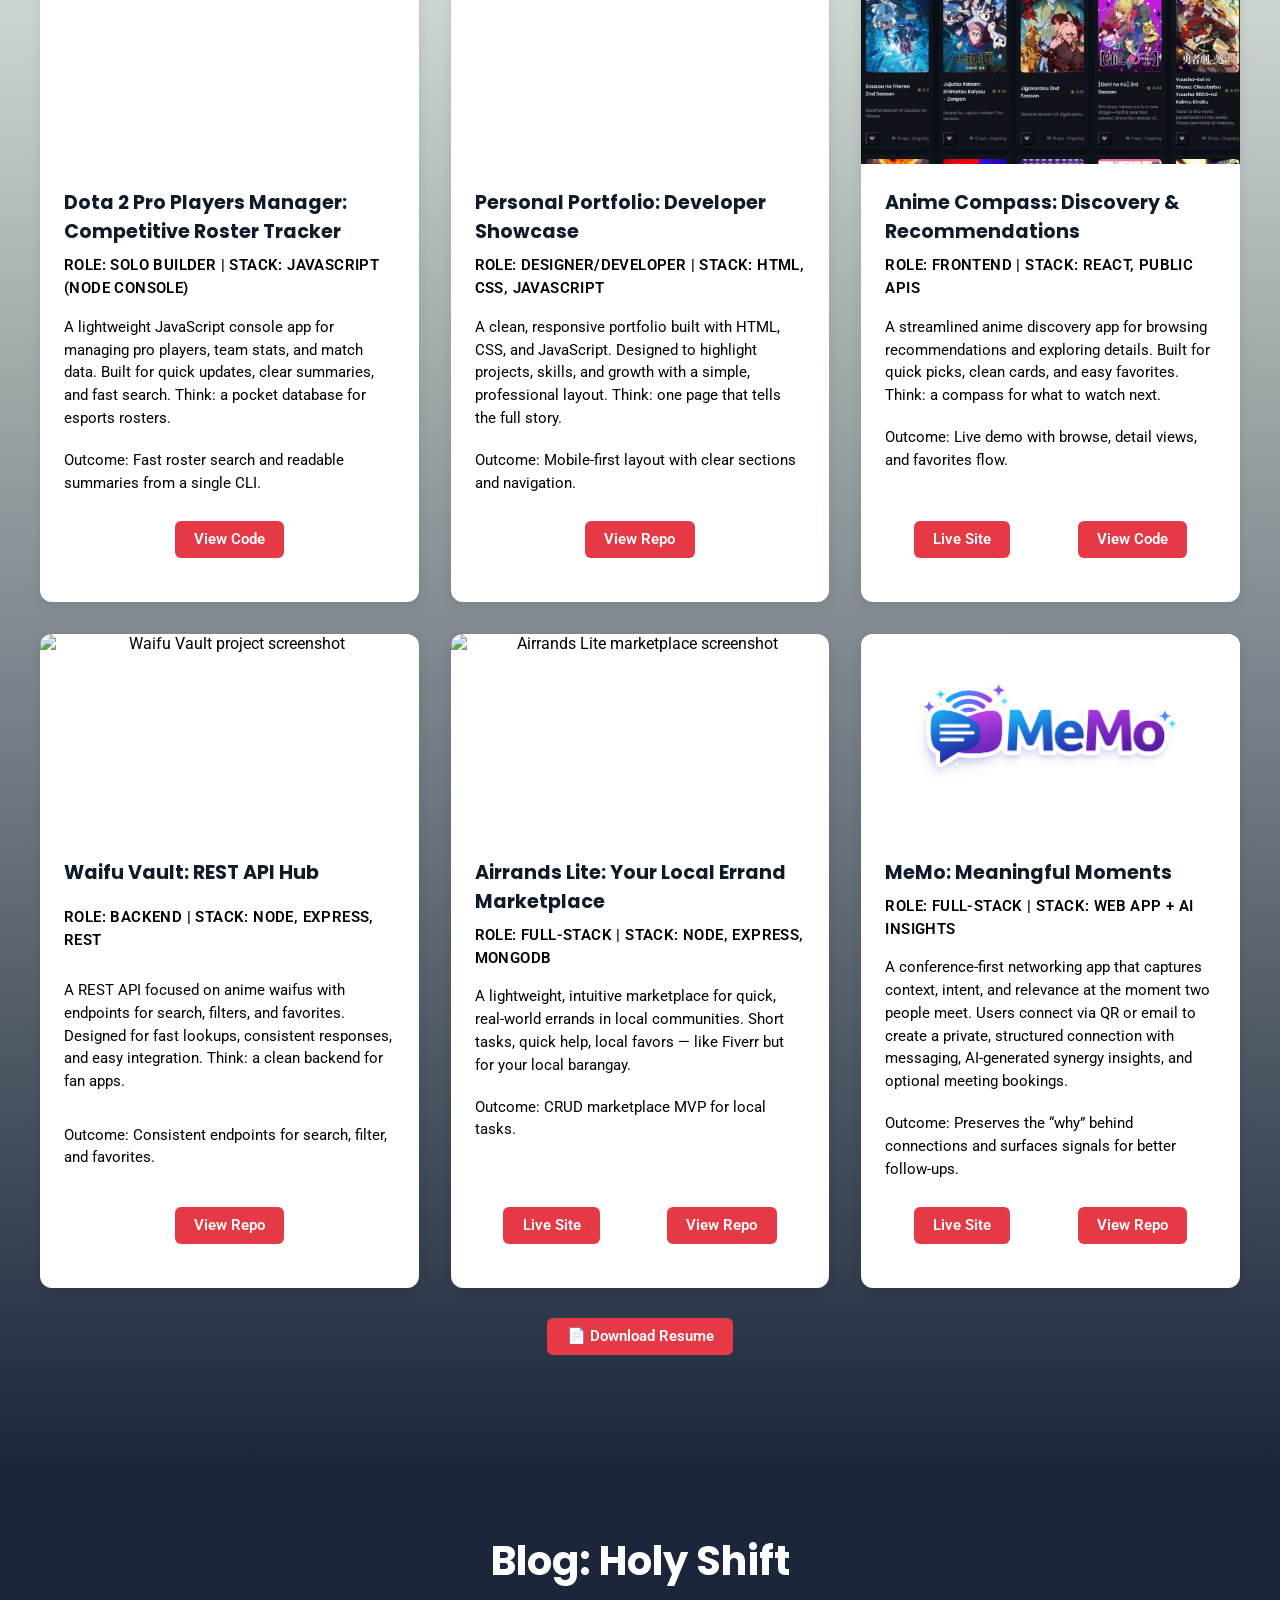
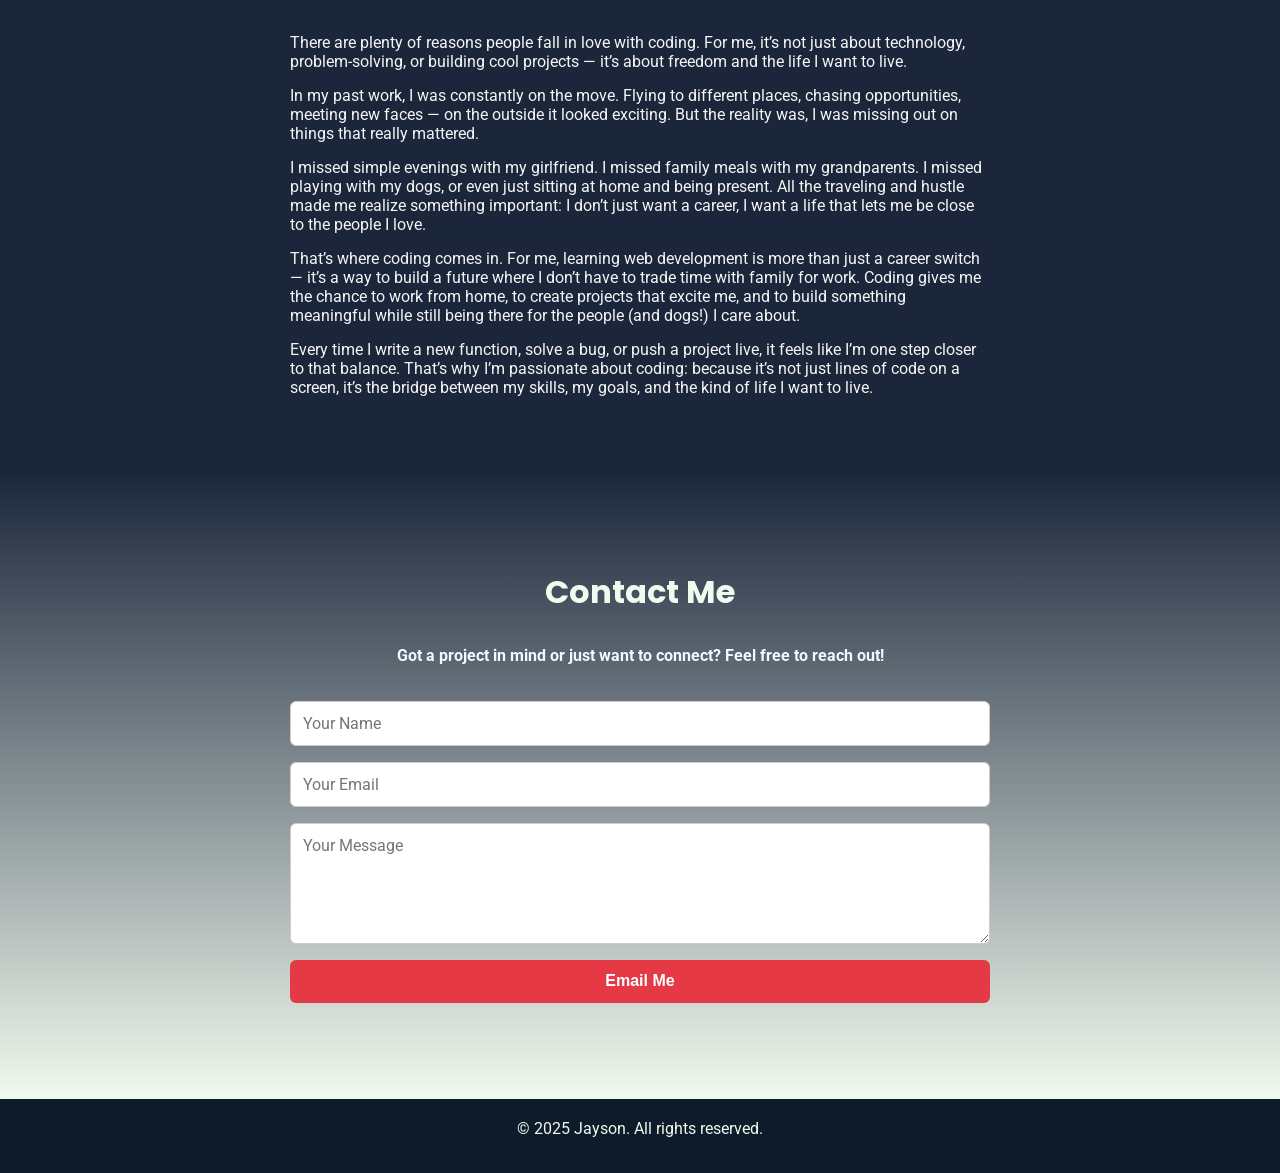
==== commit 5a3dfefb: "Update MeMo live link" ====
--- a/index.html
+++ b/index.html
@@ -217,7 +217,7 @@
           <p>A conference-first networking app that captures context, intent, and relevance at the moment two people meet. Users connect via QR or email to create a private, structured connection with messaging, AI-generated synergy insights, and optional meeting bookings.</p>
           <p class="project-impact">Outcome: Preserves the “why” behind connections and surfaces signals for better follow-ups.</p>
           <div class="btn-row">
-            <a href="https://meaningful-moments.onrender.com/login" target="_blank" rel="noopener noreferrer" class="btn">Live Site</a>
+            <a href="https://meaningful-moments.onrender.com/" target="_blank" rel="noopener noreferrer" class="btn">Live Site</a>
             <a href="https://github.com/mjvlising-hash/MeMo" target="_blank" rel="noopener noreferrer" class="btn">View Repo</a>
           </div>
         </div>
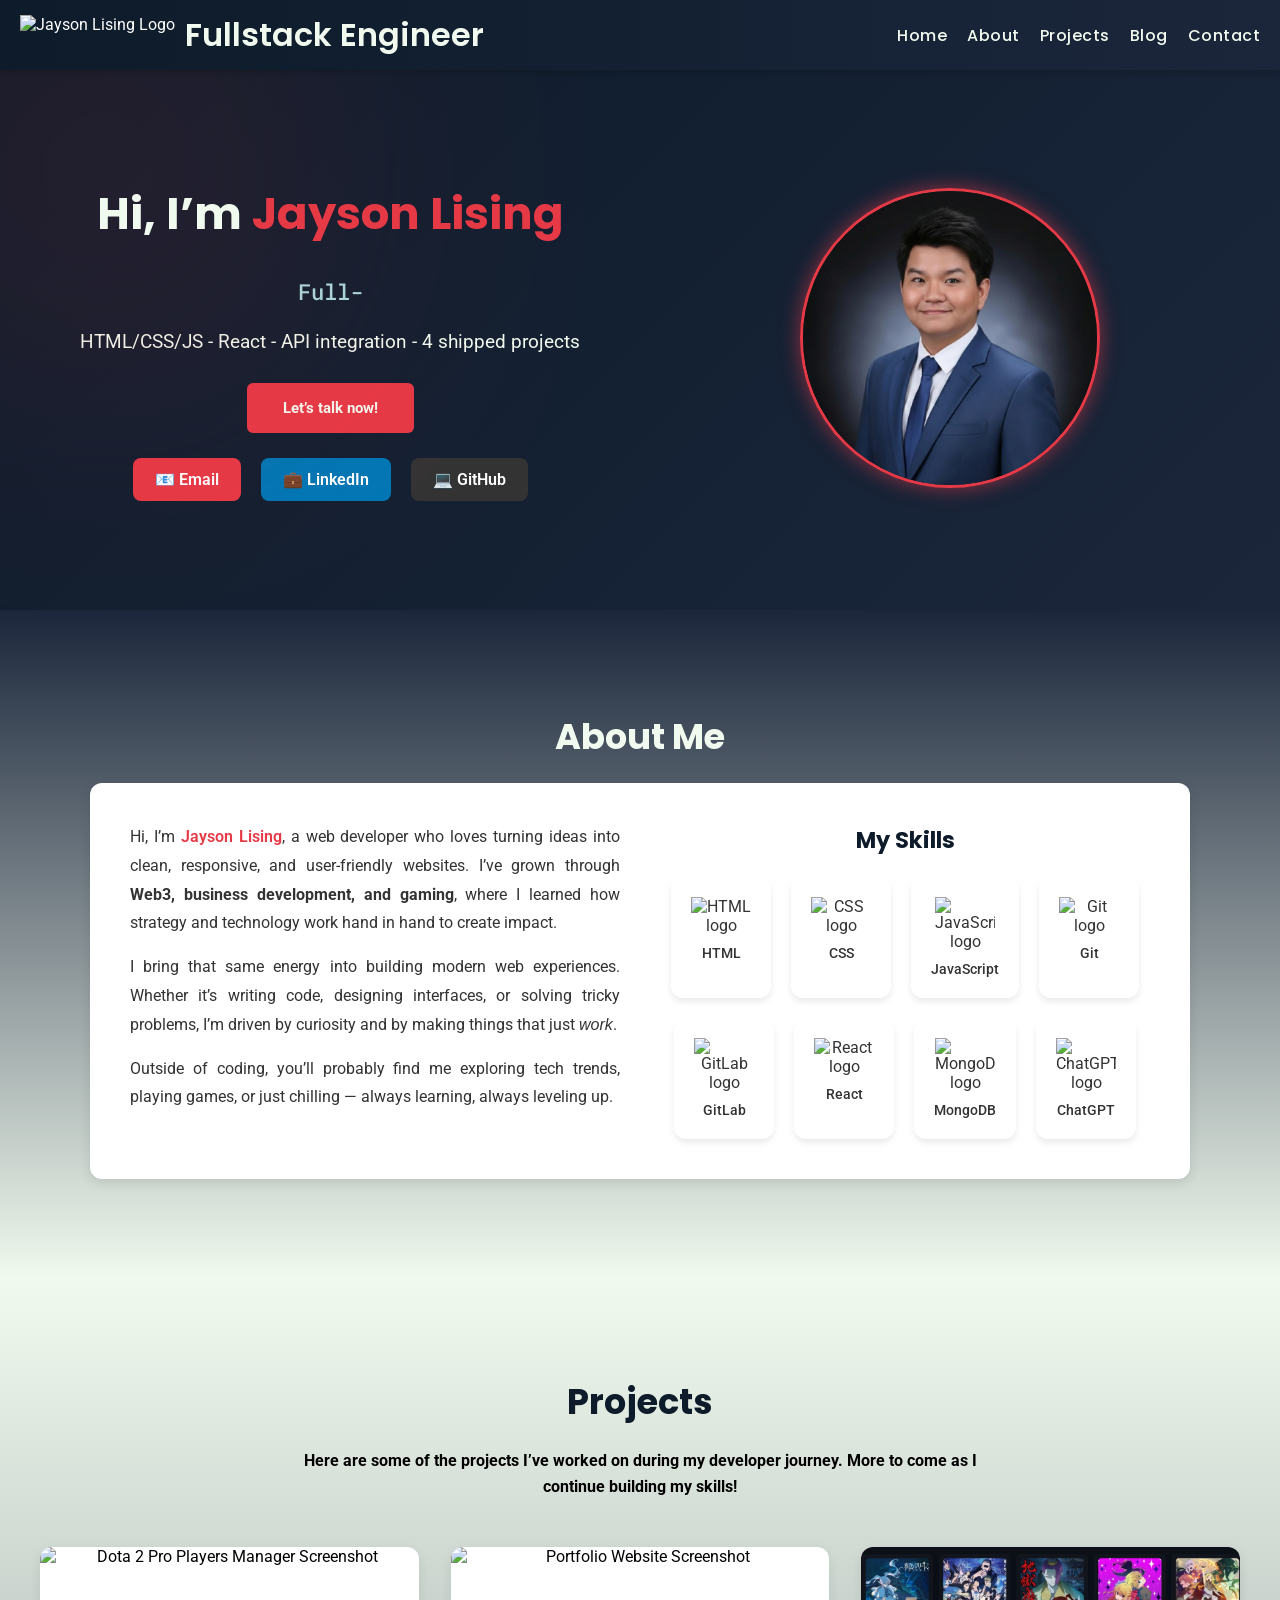
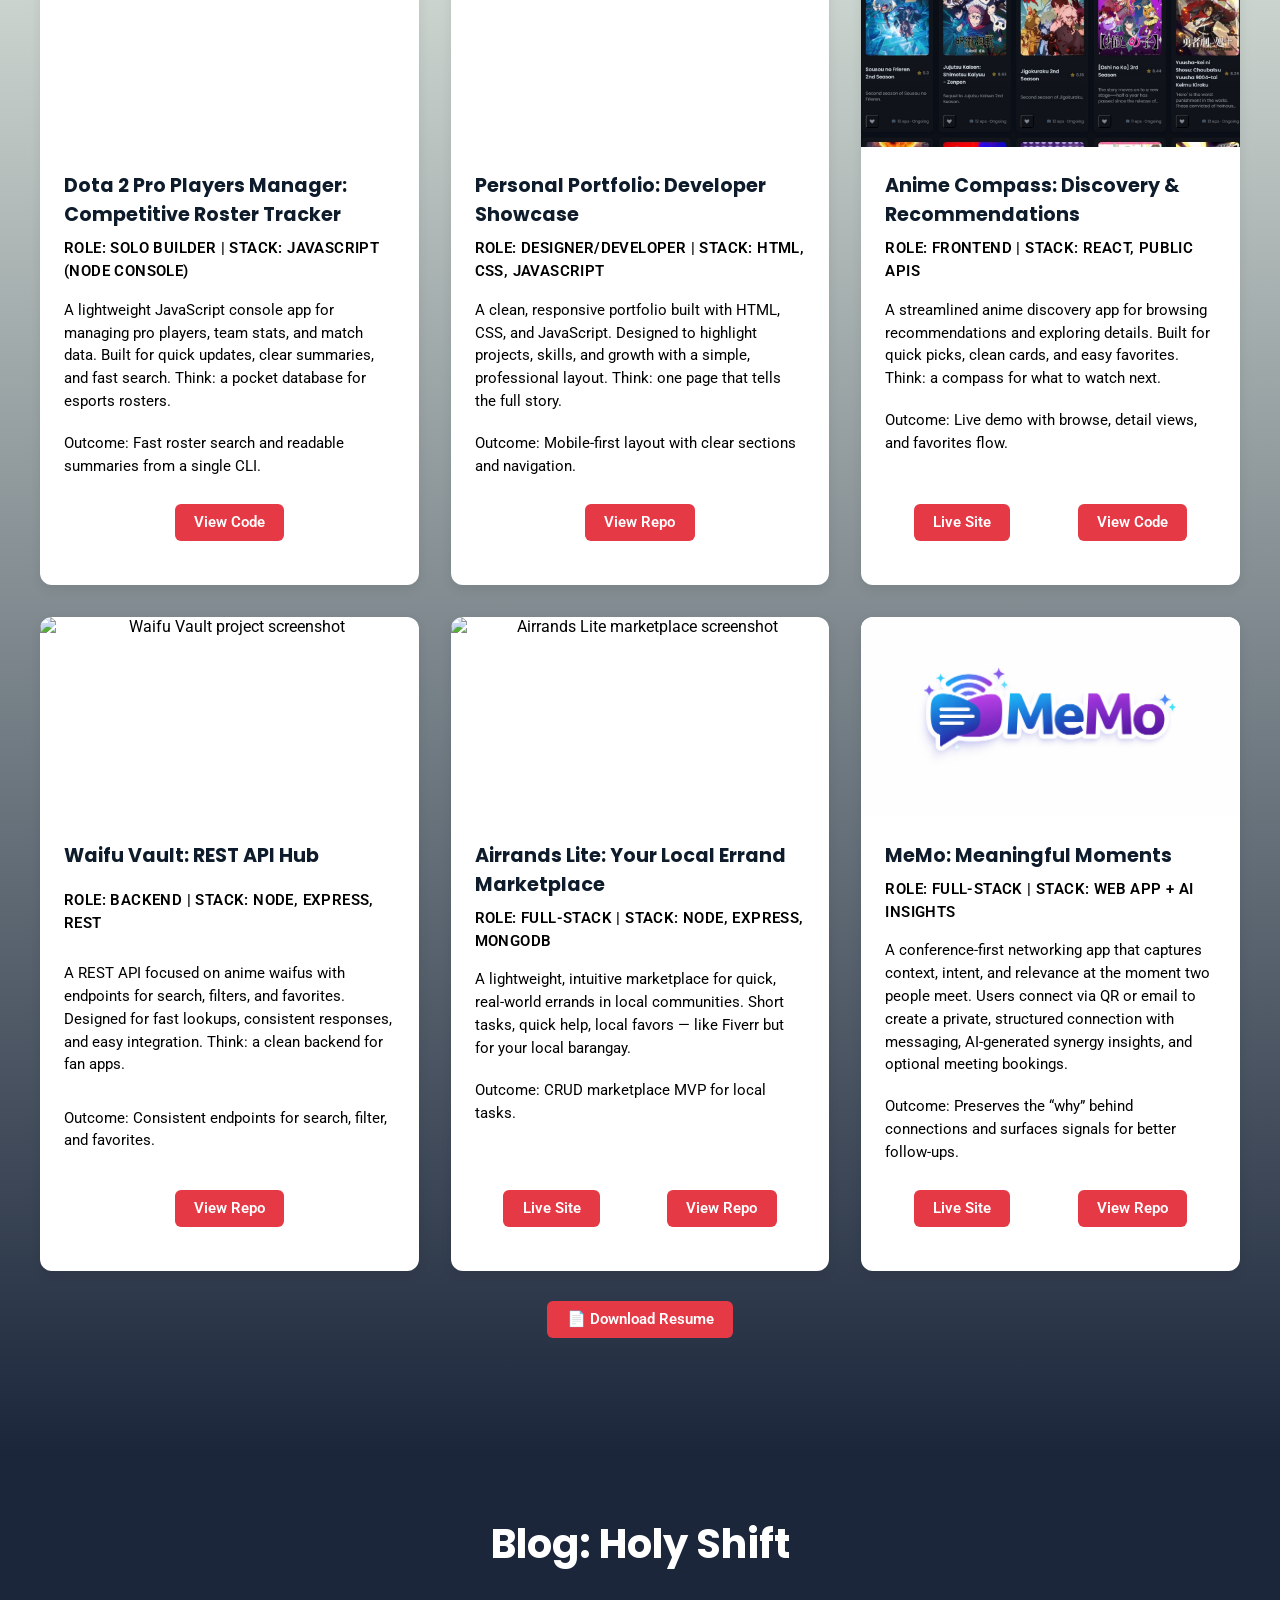
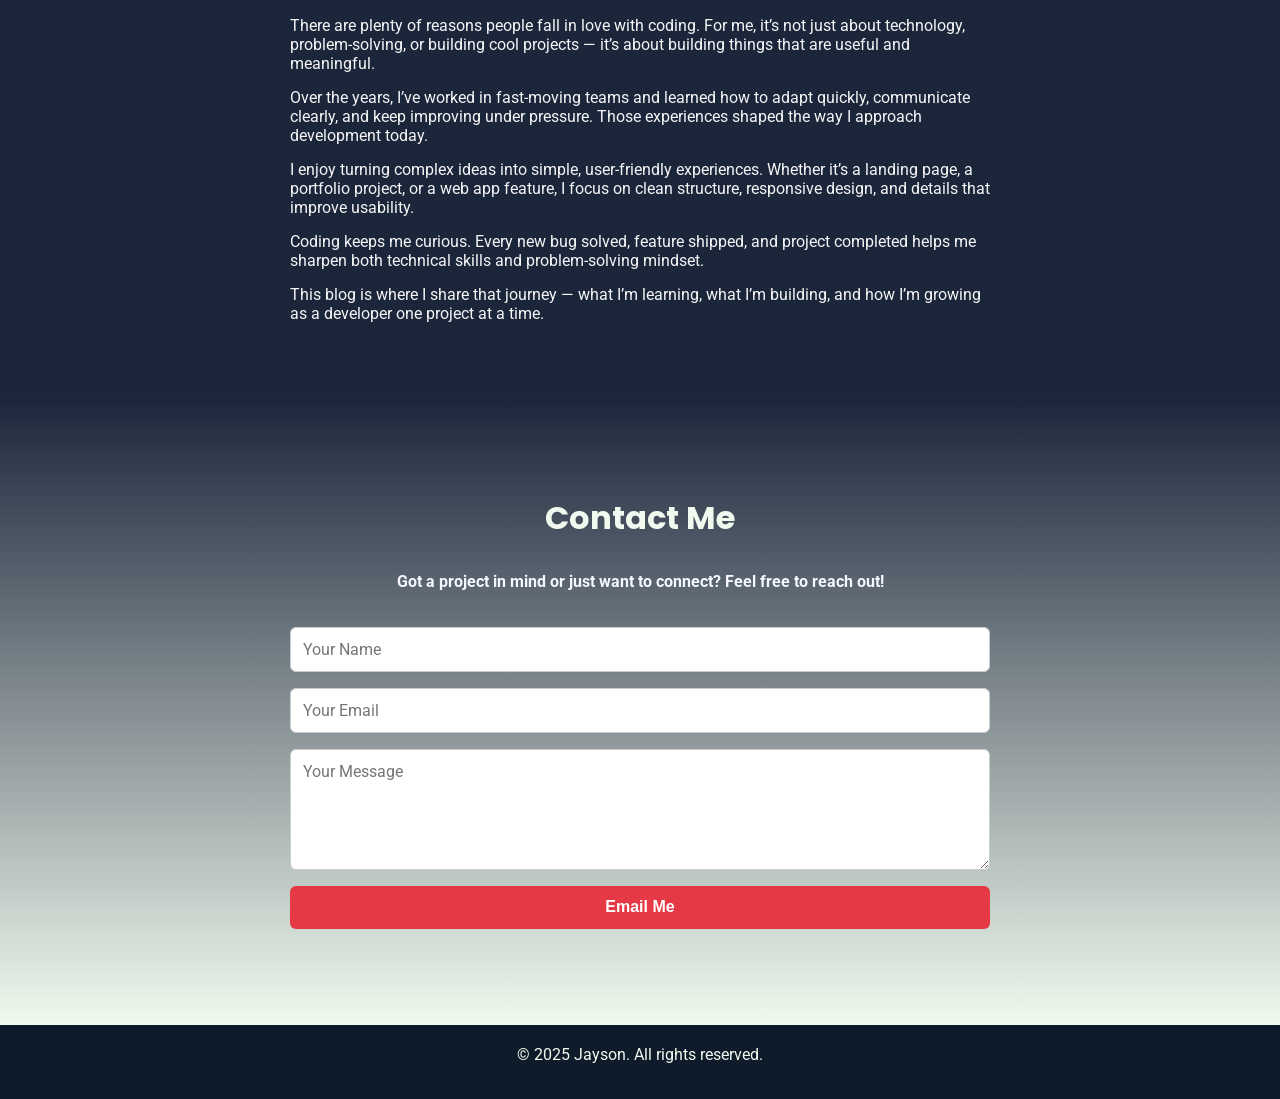
==== commit d42673f3: "Refine portfolio narrative and Holy Shift blog copy" ====
--- a/index.html
+++ b/index.html
@@ -57,14 +57,14 @@
   <div class="about-container">
     <div class="about-text">
       <p>
-      Hi, I&rsquo;m <span class="highlight">Jayson Lising</span>, an aspiring web developer who loves turning ideas into clean, responsive, and user-friendly websites. 
-      My journey started in <strong>Web3, business development, and gaming</strong>, where I learned how strategy and technology work hand in hand to create impact.
+      Hi, I&rsquo;m <span class="highlight">Jayson Lising</span>, a web developer who loves turning ideas into clean, responsive, and user-friendly websites.
+      I&rsquo;ve grown through <strong>Web3, business development, and gaming</strong>, where I learned how strategy and technology work hand in hand to create impact.
       </p>
       <p>
-      Now, I&rsquo;m channeling that same energy into building modern web experiences. Whether it&rsquo;s writing code, designing interfaces, or solving tricky problems, I&rsquo;m driven by the challenge of making things that just <em>work</em>.
+      I bring that same energy into building modern web experiences. Whether it&rsquo;s writing code, designing interfaces, or solving tricky problems, I&rsquo;m driven by curiosity and by making things that just <em>work</em>.
       </p>
       <p>
-      Outside of coding, you&rsquo;ll probably find me exploring crypto strategy, playing games, or just chilling &mdash; always learning, always leveling up.
+      Outside of coding, you&rsquo;ll probably find me exploring tech trends, playing games, or just chilling &mdash; always learning, always leveling up.
       </p>
       
     </div>
@@ -243,25 +243,20 @@
     <h2>Blog: Holy Shift</h2>
     <div class="blog-content">
       <p>There are plenty of reasons people fall in love with coding. For me, it&rsquo;s not just about technology,
-      problem-solving, or building cool projects &mdash; it&rsquo;s about freedom and the life I want to live.</p>
-
-      <p>In my past work, I was constantly on the move. Flying to different places, chasing opportunities,
-      meeting new faces &mdash; on the outside it looked exciting. But the reality was, I was missing out on
-      things that really mattered.</p>
-
-      <p>I missed simple evenings with my girlfriend. I missed family meals with my grandparents. I missed
-      playing with my dogs, or even just sitting at home and being present. All the traveling and hustle
-      made me realize something important: I don&rsquo;t just want a career, I want a life that lets me be close
-      to the people I love.</p>
-
-      <p>That&rsquo;s where coding comes in. For me, learning web development is more than just a career switch &mdash;
-      it&rsquo;s a way to build a future where I don&rsquo;t have to trade time with family for work. Coding gives me
-      the chance to work from home, to create projects that excite me, and to build something meaningful
-      while still being there for the people (and dogs!) I care about.</p>
-
-      <p>Every time I write a new function, solve a bug, or push a project live, it feels like I&rsquo;m one step
-      closer to that balance. That&rsquo;s why I&rsquo;m passionate about coding: because it&rsquo;s not just lines of code on
-      a screen, it&rsquo;s the bridge between my skills, my goals, and the kind of life I want to live.</p>
+      problem-solving, or building cool projects &mdash; it&rsquo;s about building things that are useful and meaningful.</p>
+
+      <p>Over the years, I&rsquo;ve worked in fast-moving teams and learned how to adapt quickly, communicate clearly,
+      and keep improving under pressure. Those experiences shaped the way I approach development today.</p>
+
+      <p>I enjoy turning complex ideas into simple, user-friendly experiences. Whether it&rsquo;s a landing page,
+      a portfolio project, or a web app feature, I focus on clean structure, responsive design,
+      and details that improve usability.</p>
+
+      <p>Coding keeps me curious. Every new bug solved, feature shipped, and project completed helps me sharpen
+      both technical skills and problem-solving mindset.</p>
+
+      <p>This blog is where I share that journey &mdash; what I&rsquo;m learning, what I&rsquo;m building, and how I&rsquo;m growing
+      as a developer one project at a time.</p>
     </div>
   </div>
 </section>
@@ -291,3 +286,4 @@
   <script src="script.js"></script>
 </body>
 </html>
+
